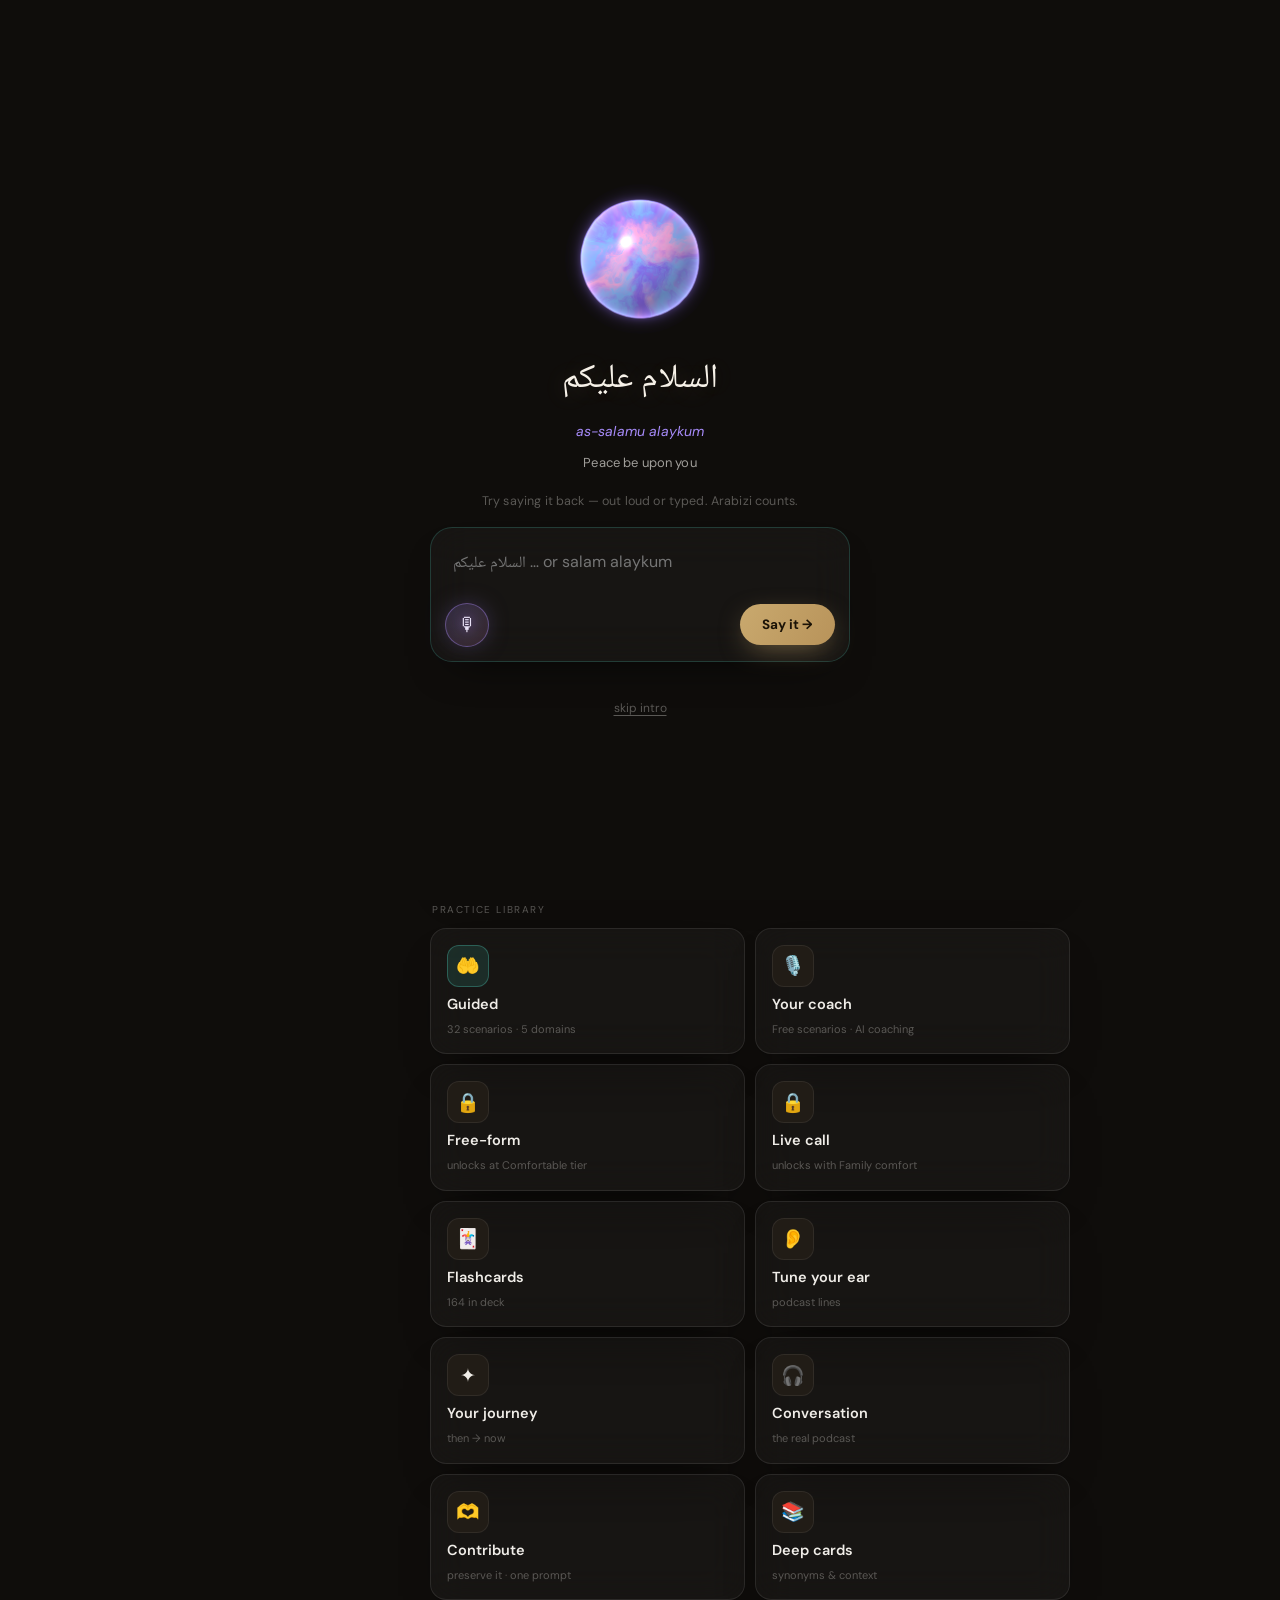
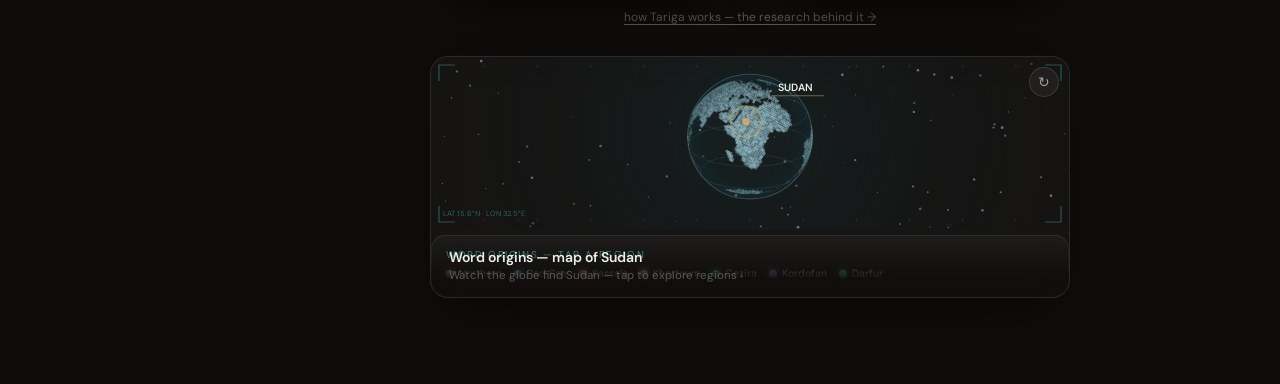
==== index.html @ c6fb13d0 "Audit pass: implement the nine items the roadmap docs promised but the build missed Went back throug" ====
<!DOCTYPE html>
<html lang="en">
<head>
<meta charset="UTF-8">
<meta name="viewport" content="width=device-width, initial-scale=1.0">
<title>طريقة — Sudanese Arabic Trainer</title>
<link rel="preconnect" href="https://fonts.googleapis.com">
<link rel="preconnect" href="https://fonts.gstatic.com" crossorigin>
<link href="https://fonts.googleapis.com/css2?family=Instrument+Serif:ital@0;1&family=DM+Sans:wght@300;400;500;600&family=Noto+Naskh+Arabic:wght@400;500;600&display=swap" rel="stylesheet">
<link rel="stylesheet" href="css/base.css">
<script src="js/core/config.js"></script>
<link rel="stylesheet" href="css/refresh.css">
<link rel="stylesheet" href="css/coach.css">
<link rel="stylesheet" href="css/modern.css">
<link rel="stylesheet" href="css/design-port.css">
</head>
<body>

<div id="sidebar-overlay" class="sidebar-overlay" onclick="closeSidebar()"></div>
<button class="menu-toggle" id="menu-toggle" onclick="toggleSidebar()" title="Menu">☰</button>

<div class="layout">

  <!-- ── Sidebar ── -->
  <aside class="sidebar" id="sidebar">
    <button class="sidebar-collapse-btn" onclick="collapseSidebar(event)" title="Collapse menu">«</button>
    <div class="sidebar-logo" onclick="showTarigaDef()" style="cursor:pointer" title="What does طريقة mean?">
      <div class="logo-ar">طريقة</div>
      <div class="logo-en">Sudanese Arabic Trainer</div>
    </div>

    <div class="sidebar-section">

      <!-- ═══ ACTIVE MODES — the core learning path ═══ -->
      <button class="nav-btn" onclick="setModeAndClose('home')" id="nav-home">
        <svg class="nav-icon" viewBox="0 0 20 20" fill="currentColor"><path d="M10.707 2.293a1 1 0 00-1.414 0l-7 7a1 1 0 001.414 1.414L4 10.414V17a1 1 0 001 1h2a1 1 0 001-1v-2a1 1 0 011-1h2a1 1 0 011 1v2a1 1 0 001 1h2a1 1 0 001-1v-6.586l.293.293a1 1 0 001.414-1.414l-7-7z"/></svg>
        Home
      </button>

      <div class="sidebar-label" style="margin-top:10px">① Build vocab</div>
      <button class="nav-btn on" onclick="setModeAndClose('flash')" id="nav-flash">
        <svg class="nav-icon" viewBox="0 0 20 20" fill="currentColor"><path d="M7 3a1 1 0 000 2h6a1 1 0 100-2H7zM4 7a1 1 0 011-1h10a1 1 0 110 2H5a1 1 0 01-1-1zM2 11a2 2 0 012-2h12a2 2 0 012 2v4a2 2 0 01-2 2H4a2 2 0 01-2-2v-4z"/></svg>
        Flashcards
      </button>
      <button class="nav-btn" onclick="setModeAndClose('deep')" id="nav-deep">
        <svg class="nav-icon" viewBox="0 0 20 20" fill="currentColor"><path fill-rule="evenodd" d="M3 4a1 1 0 011-1h12a1 1 0 110 2H4a1 1 0 01-1-1zm0 4a1 1 0 011-1h12a1 1 0 110 2H4a1 1 0 01-1-1zm0 4a1 1 0 011-1h12a1 1 0 110 2H4a1 1 0 01-1-1zm0 4a1 1 0 011-1h12a1 1 0 110 2H4a1 1 0 01-1-1z" clip-rule="evenodd"/></svg>
        Deep cards + synonyms
      </button>
      <button class="nav-btn" onclick="setModeAndClose('starred')" id="nav-starred">
        <svg class="nav-icon" viewBox="0 0 20 20" fill="currentColor"><path d="M9.049 2.927c.3-.921 1.603-.921 1.902 0l1.07 3.292a1 1 0 00.95.69h3.462c.969 0 1.371 1.24.588 1.81l-2.8 2.034a1 1 0 00-.364 1.118l1.07 3.292c.3.921-.755 1.688-1.54 1.118l-2.8-2.034a1 1 0 00-1.175 0l-2.8 2.034c-.784.57-1.838-.197-1.539-1.118l1.07-3.292a1 1 0 00-.364-1.118L2.98 8.72c-.783-.57-.38-1.81.588-1.81h3.461a1 1 0 00.951-.69l1.07-3.292z"/></svg>
        <span id="starred-nav-label">Starred items</span>
      </button>

      <div class="sidebar-label" style="margin-top:10px">② Speak it</div>
      <button class="nav-btn" onclick="setModeAndClose('guided')" id="nav-guided">
        <svg class="nav-icon" viewBox="0 0 20 20" fill="currentColor"><path d="M13 6a3 3 0 11-6 0 3 3 0 016 0zM18 8a2 2 0 11-4 0 2 2 0 014 0zM14 15a4 4 0 00-8 0v3h8v-3zM6 8a2 2 0 11-4 0 2 2 0 014 0zM16 18v-3a5.972 5.972 0 00-.75-2.906A3.005 3.005 0 0119 15v3h-3zM4.75 12.094A5.973 5.973 0 004 15v3H1v-3a3 3 0 013.75-2.906z"/></svg>
        Guided practice
      </button>
      <button class="nav-btn" onclick="setModeAndClose('shadow')" id="nav-shadow">
        <svg class="nav-icon" viewBox="0 0 20 20" fill="currentColor"><path fill-rule="evenodd" d="M18 10c0 3.866-3.582 7-8 7a8.841 8.841 0 01-4.083-.98L2 17l1.338-3.123C2.493 12.767 2 11.434 2 10c0-3.866 3.582-7 8-7s8 3.134 8 7zM7 9H5v2h2V9zm8 0h-2v2h2V9zM9 9h2v2H9V9z" clip-rule="evenodd"/></svg>
        Shadowing
      </button>
      <button class="nav-btn" onclick="setModeAndClose('build')" id="nav-build">
        <svg class="nav-icon" viewBox="0 0 20 20" fill="currentColor"><path d="M17.414 2.586a2 2 0 00-2.828 0L7 10.172V13h2.828l7.586-7.586a2 2 0 000-2.828z"/><path fill-rule="evenodd" d="M2 6a2 2 0 012-2h4a1 1 0 010 2H4v10h10v-4a1 1 0 112 0v4a2 2 0 01-2 2H4a2 2 0 01-2-2V6z" clip-rule="evenodd"/></svg>
        Sentence builder
      </button>
      <button class="nav-btn" onclick="setModeAndClose('speak')" id="nav-speak">
        <svg class="nav-icon" viewBox="0 0 20 20" fill="currentColor"><path fill-rule="evenodd" d="M7 4a3 3 0 016 0v4a3 3 0 11-6 0V4zm4 10.93A7.001 7.001 0 0017 8a1 1 0 10-2 0A5 5 0 015 8a1 1 0 00-2 0 7.001 7.001 0 006 6.93V17H6a1 1 0 100 2h8a1 1 0 100-2h-3v-2.07z" clip-rule="evenodd"/></svg>
        Speak &amp; respond
      </button>

      <button class="nav-btn" onclick="setModeAndClose('journey')" id="nav-journey">
        <svg class="nav-icon" viewBox="0 0 20 20" fill="currentColor"><path d="M9.049 2.927c.3-.921 1.603-.921 1.902 0l1.07 3.292a1 1 0 00.95.69h3.462c.969 0 1.371 1.24.588 1.81l-2.8 2.034a1 1 0 00-.364 1.118l1.07 3.292c.3.921-.755 1.688-1.54 1.118l-2.8-2.034a1 1 0 00-1.175 0l-2.8 2.034c-.784.57-1.838-.197-1.539-1.118l1.07-3.292a1 1 0 00-.364-1.118L2.98 8.72c-.783-.57-.38-1.81.588-1.81h3.461a1 1 0 00.951-.69l1.07-3.292z"/></svg>
        Your journey
      </button>

      <div class="sidebar-label" style="margin-top:10px">③ Immerse</div>
      <button class="nav-btn" onclick="setModeAndClose('listen')" id="nav-listen">
        <svg class="nav-icon" viewBox="0 0 20 20" fill="currentColor"><path fill-rule="evenodd" d="M10 18a8 8 0 100-16 8 8 0 000 16zM9.555 7.168A1 1 0 008 8v4a1 1 0 001.555.832l3-2a1 1 0 000-1.664l-3-2z" clip-rule="evenodd"/></svg>
        Tune your ear
      </button>
      <button class="nav-btn" onclick="setModeAndClose('convo')" id="nav-convo">
        <svg class="nav-icon" viewBox="0 0 20 20" fill="currentColor"><path d="M2 5a2 2 0 012-2h7a2 2 0 012 2v4a2 2 0 01-2 2H9l-3 3v-3H4a2 2 0 01-2-2V5z"/><path d="M15 7v2a4 4 0 01-4 4H9.828l-1.766 1.767c.28.149.599.233.938.233h2l3 3v-3h2a2 2 0 002-2V9a2 2 0 00-2-2h-1z"/></svg>
        Conversation mode
      </button>

      <button class="nav-btn" onclick="setModeAndClose('about')" id="nav-about">
        <svg class="nav-icon" viewBox="0 0 20 20" fill="currentColor"><path fill-rule="evenodd" d="M18 10a8 8 0 11-16 0 8 8 0 0116 0zm-7-4a1 1 0 11-2 0 1 1 0 012 0zM9 9a1 1 0 000 2v3a1 1 0 001 1h1a1 1 0 100-2v-3a1 1 0 00-1-1H9z" clip-rule="evenodd"/></svg>
        How Tariga works
      </button>

      <div class="sidebar-label" style="margin-top:10px">④ Preserve it</div>
      <button class="nav-btn" onclick="setModeAndClose('contribute')" id="nav-contribute">
        <svg class="nav-icon" viewBox="0 0 20 20" fill="currentColor"><path d="M10 3.5c-3.6-2.4-8 .1-8 4.2 0 3.1 2.6 5.6 6.3 9l1.7 1.6 1.7-1.6c3.7-3.4 6.3-5.9 6.3-9 0-4.1-4.4-6.6-8-4.2z"/></svg>
        Contribute
      </button>

      <!-- ═══ ARCHIVED — collapsed by default, nothing deleted ═══ -->
      <button class="archive-toggle" onclick="toggleArchive()" id="archive-toggle-btn">
        <span>Archived modes</span>
        <svg class="archive-chevron" id="archive-chevron" viewBox="0 0 20 20" fill="currentColor"><path fill-rule="evenodd" d="M5.293 7.293a1 1 0 011.414 0L10 10.586l3.293-3.293a1 1 0 111.414 1.414l-4 4a1 1 0 01-1.414 0l-4-4a1 1 0 010-1.414z" clip-rule="evenodd"/></svg>
      </button>
      <div class="archive-panel" id="archive-panel">
        <div class="archive-note">Still fully working — just tucked away while the core path stays focused.</div>
        <button class="nav-btn archived" onclick="setModeAndClose('mc')" id="nav-mc">
          <svg class="nav-icon" viewBox="0 0 20 20" fill="currentColor"><path d="M9 2a1 1 0 000 2h2a1 1 0 100-2H9z"/><path fill-rule="evenodd" d="M4 5a2 2 0 012-2 3 3 0 003 3h2a3 3 0 003-3 2 2 0 012 2v11a2 2 0 01-2 2H6a2 2 0 01-2-2V5zm9.707 5.707a1 1 0 00-1.414-1.414L9 12.586l-1.293-1.293a1 1 0 00-1.414 1.414l2 2a1 1 0 001.414 0l4-4z" clip-rule="evenodd"/></svg>
          Quiz
        </button>
        <button class="nav-btn archived" onclick="setModeAndClose('deepquiz')" id="nav-deepquiz">
          <svg class="nav-icon" viewBox="0 0 20 20" fill="currentColor"><path fill-rule="evenodd" d="M11.3 1.046A1 1 0 0112 2v5h4a1 1 0 01.82 1.573l-7 10A1 1 0 018 18v-5H4a1 1 0 01-.82-1.573l7-10a1 1 0 011.12-.38z" clip-rule="evenodd"/></svg>
          Deep quiz
        </button>
        <button class="nav-btn archived" onclick="setModeAndClose('flow')" id="nav-flow">
          <svg class="nav-icon" viewBox="0 0 20 20" fill="currentColor"><path d="M4 4a2 2 0 012-2h4.586A2 2 0 0112 2.586L15.414 6A2 2 0 0116 7.414V16a2 2 0 01-2 2H6a2 2 0 01-2-2V4zm2 6a1 1 0 011-1h6a1 1 0 110 2H7a1 1 0 01-1-1zm1 3a1 1 0 100 2h6a1 1 0 100-2H7z"/></svg>
          Flow translation
        </button>
        <button class="nav-btn archived" onclick="setModeAndClose('trans')" id="nav-trans">
          <svg class="nav-icon" viewBox="0 0 20 20" fill="currentColor"><path fill-rule="evenodd" d="M12.316 3.051a1 1 0 01.633 1.265l-4 12a1 1 0 11-1.898-.632l4-12a1 1 0 011.265-.633zM5.707 6.293a1 1 0 010 1.414L3.414 10l2.293 2.293a1 1 0 11-1.414 1.414l-3-3a1 1 0 010-1.414l3-3a1 1 0 011.414 0zm8.586 0a1 1 0 011.414 0l3 3a1 1 0 010 1.414l-3 3a1 1 0 11-1.414-1.414L16.586 10l-2.293-2.293a1 1 0 010-1.414z" clip-rule="evenodd"/></svg>
          Transitions guide
        </button>
        <button class="nav-btn archived" onclick="setModeAndClose('vocab')" id="nav-vocab">
          <svg class="nav-icon" viewBox="0 0 20 20" fill="currentColor"><path d="M5 3a2 2 0 00-2 2v2a2 2 0 002 2h2a2 2 0 002-2V5a2 2 0 00-2-2H5zM5 11a2 2 0 00-2 2v2a2 2 0 002 2h2a2 2 0 002-2v-2a2 2 0 00-2-2H5zM11 5a2 2 0 012-2h2a2 2 0 012 2v2a2 2 0 01-2 2h-2a2 2 0 01-2-2V5zM11 13a2 2 0 012-2h2a2 2 0 012 2v2a2 2 0 01-2 2h-2a2 2 0 01-2-2v-2z"/></svg>
          Vocab lists
        </button>
        <button class="nav-btn archived" onclick="setModeAndClose('ref')" id="nav-ref">
          <svg class="nav-icon" viewBox="0 0 20 20" fill="currentColor"><path d="M9 4.804A7.968 7.968 0 005.5 4c-1.255 0-2.443.29-3.5.804v10A7.969 7.969 0 015.5 14c1.669 0 3.218.51 4.5 1.385A7.962 7.962 0 0114.5 14c1.255 0 2.443.29 3.5.804v-10A7.968 7.968 0 0014.5 4c-1.255 0-2.443.29-3.5.804V12a1 1 0 11-2 0V4.804z"/></svg>
          Full reference
        </button>
      </div>

    </div>

    <div class="src-section">
      <div class="sidebar-label" style="padding:0;margin-bottom:8px">Deck source</div>
      <button class="src-btn on-v1" onclick="setSrc('v1')" id="src-v1">🎙 Solja episode</button>
      <button class="src-btn" onclick="setSrc('v2')" id="src-v2">🎙 Ala episode</button>
      <button class="src-btn" onclick="setSrc('all')" id="src-all">🎙🎙 Both episodes</button>
      <button class="src-btn" onclick="setSrc('p2')" id="src-p2">📖 Sudanese glossary</button>
      <button class="src-btn" onclick="setSrc('extra')" id="src-extra">✚ Deep vocab bank</button>
    </div>

    <div class="podcast-links-section">
      <div class="sidebar-label" style="padding:0;margin-bottom:10px">Source podcasts</div>
      <div class="podcast-label">ونسا مع أس</div>
      <a class="podcast-link" href="https://youtu.be/oAdi4U9CbRU?si=Y-smwLTjIakl014Z" target="_blank" rel="noopener">
        <div class="podcast-link-thumb" style="background:linear-gradient(135deg,#1a1a1f 0%,#2a1a0a 100%)">
          <svg width="18" height="18" viewBox="0 0 24 24" fill="var(--accent)"><path d="M19.59 6.69a4.83 4.83 0 01-3.77-4.25V2h-3.45v13.67a2.89 2.89 0 01-2.88 2.5 2.89 2.89 0 01-2.89-2.89 2.89 2.89 0 012.89-2.89c.28 0 .54.04.79.1V9.01a6.33 6.33 0 00-.79-.05 6.34 6.34 0 00-6.34 6.34 6.34 6.34 0 006.34 6.34 6.34 6.34 0 006.33-6.34V8.69a8.27 8.27 0 004.84 1.55V6.79a4.85 4.85 0 01-1.07-.1z"/></svg>
        </div>
        <div class="podcast-link-body">
          <div class="podcast-link-title">Solja Samkara</div>
          <div class="podcast-link-sub">Video 1 · يوتيوب</div>
        </div>
        <svg class="podcast-link-arrow" width="12" height="12" viewBox="0 0 20 20" fill="currentColor"><path fill-rule="evenodd" d="M10.293 3.293a1 1 0 011.414 0l6 6a1 1 0 010 1.414l-6 6a1 1 0 01-1.414-1.414L14.586 11H3a1 1 0 110-2h11.586l-4.293-4.293a1 1 0 010-1.414z" clip-rule="evenodd"/></svg>
      </a>
      <a class="podcast-link" href="https://youtu.be/5jsYIdD1pb8?si=FEyJzSicDgJYmzJm" target="_blank" rel="noopener">
        <div class="podcast-link-thumb" style="background:linear-gradient(135deg,#1a1a1f 0%,#0a1a10 100%)">
          <svg width="18" height="18" viewBox="0 0 24 24" fill="var(--green)"><path d="M19.59 6.69a4.83 4.83 0 01-3.77-4.25V2h-3.45v13.67a2.89 2.89 0 01-2.88 2.5 2.89 2.89 0 01-2.89-2.89 2.89 2.89 0 012.89-2.89c.28 0 .54.04.79.1V9.01a6.33 6.33 0 00-.79-.05 6.34 6.34 0 00-6.34 6.34 6.34 6.34 0 006.34 6.34 6.34 6.34 0 006.33-6.34V8.69a8.27 8.27 0 004.84 1.55V6.79a4.85 4.85 0 01-1.07-.1z"/></svg>
        </div>
        <div class="podcast-link-body">
          <div class="podcast-link-title">Ala Al-Shareef</div>
          <div class="podcast-link-sub">Video 2 · يوتيوب</div>
        </div>
        <svg class="podcast-link-arrow" width="12" height="12" viewBox="0 0 20 20" fill="currentColor"><path fill-rule="evenodd" d="M10.293 3.293a1 1 0 011.414 0l6 6a1 1 0 010 1.414l-6 6a1 1 0 01-1.414-1.414L14.586 11H3a1 1 0 110-2h11.586l-4.293-4.293a1 1 0 010-1.414z" clip-rule="evenodd"/></svg>
      </a>
    </div>
  </aside>

  <!-- ── Main ── -->
  <div class="main">
    <div class="stats-strip">
      <div class="stat-cell"><div class="stat-n" id="s-k" style="color:var(--green)">0</div><div class="stat-l">Mastered</div></div>
      <div class="stat-cell"><div class="stat-n" id="s-l" style="color:var(--red)">0</div><div class="stat-l">Learning</div></div>
      <div class="stat-cell"><div class="stat-n" id="s-t">0</div><div class="stat-l">In deck</div></div>
      <div class="stat-cell"><div class="stat-n" id="s-p" style="color:var(--accent)">0%</div><div class="stat-l">Progress</div></div>
    </div>

    <div class="top-bar">
      <span class="top-title" id="top-title">Flashcards</span>
      <div class="prog-bar"><div class="prog-fill" id="prog" style="width:0%"></div></div>
      <span class="top-counter" id="top-counter">0 / 0</span>
    </div>

    <div class="content-area" id="content-area">
      <!-- rendered by JS -->
    </div>
  </div>
</div>

<!-- ═══ Data layer ═══ -->
<script src="js/data/vocabulary.js"></script>
<script src="js/data/phonetics.js"></script>
<script src="js/data/scenarios.js"></script>
<script src="js/data/conversations.js"></script>
<script src="js/data/grammar.js"></script>
<script src="js/data/misc.js"></script>
<script src="js/data/curriculum.js"></script>

<!-- ═══ Core layer ═══ -->
<script src="js/core/state.js"></script>
<script src="js/core/navigation.js"></script>
<script src="js/core/results.js"></script>
<script src="js/core/mode-intros.js"></script>
<script src="js/core/ui-shell.js"></script>
<script src="js/components/orb.js"></script>
<script src="js/components/globe.js"></script>
<script src="js/components/sudan-map.js"></script>
<script src="js/core/activity.js"></script>
<script src="js/core/coach-prompt.js"></script>
<script src="js/core/api.js"></script>
<script src="js/core/progress.js"></script>
<script src="js/core/produce.js"></script>
<script src="js/core/intro.js"></script>
<script src="js/core/events.js"></script>

<!-- ═══ Mode layer ═══ -->
<script src="js/modes/flashcards.js"></script>
<script src="js/modes/deep-cards.js"></script>
<script src="js/modes/shadowing.js"></script>
<script src="js/modes/sentence-builder.js"></script>
<script src="js/modes/quiz.js"></script>
<script src="js/modes/deep-quiz.js"></script>
<script src="js/modes/flow-translation.js"></script>
<script src="js/modes/speak-respond.js"></script>
<script src="js/modes/transitions.js"></script>
<script src="js/modes/vocab-lists.js"></script>
<script src="js/modes/reference.js"></script>
<script src="js/modes/conversation.js"></script>
<script src="js/modes/starred.js"></script>
<script src="js/modes/listen.js"></script>
<script src="js/modes/contribute.js"></script>
<script src="js/modes/home.js"></script>
<script src="js/modes/journey.js"></script>
<script src="js/modes/map.js"></script>
<script src="js/modes/guided.js"></script>
<script src="js/modes/warmup.js"></script>
<script src="js/modes/freeform.js"></script>
<script src="js/modes/review.js"></script>
<script src="js/modes/livecall.js"></script>
<script src="js/modes/speed.js"></script>
<script src="js/modes/about.js"></script>

<!-- ═══ Bottom tab bar (mobile) ═══ -->
<nav class="tab-bar" id="tab-bar">
  <button class="tab-btn" data-tab="home" onclick="setMode('home')">
    <svg viewBox="0 0 20 20" fill="currentColor"><path d="M10.707 2.293a1 1 0 00-1.414 0l-7 7a1 1 0 001.414 1.414L4 10.414V17a1 1 0 001 1h2a1 1 0 001-1v-2a1 1 0 011-1h2a1 1 0 011 1v2a1 1 0 001 1h2a1 1 0 001-1v-6.586l.293.293a1 1 0 001.414-1.414l-7-7z"/></svg>
    Home
  </button>
  <button class="tab-btn" data-tab="flash" onclick="setMode('flash')">
    <svg viewBox="0 0 20 20" fill="currentColor"><path d="M7 3a1 1 0 000 2h6a1 1 0 100-2H7zM4 7a1 1 0 011-1h10a1 1 0 110 2H5a1 1 0 01-1-1zM2 11a2 2 0 012-2h12a2 2 0 012 2v4a2 2 0 01-2 2H4a2 2 0 01-2-2v-4z"/></svg>
    Cards
  </button>
  <button class="tab-btn" data-tab="speak" onclick="setMode('speak')">
    <svg viewBox="0 0 20 20" fill="currentColor"><path fill-rule="evenodd" d="M7 4a3 3 0 016 0v4a3 3 0 11-6 0V4zm4 10.93A7.001 7.001 0 0017 8a1 1 0 10-2 0A5 5 0 015 8a1 1 0 00-2 0 7.001 7.001 0 006 6.93V17H6a1 1 0 100 2h8a1 1 0 100-2h-3v-2.07z" clip-rule="evenodd"/></svg>
    Coach
  </button>
  <button class="tab-btn" data-tab="journey" onclick="setMode('journey')">
    <svg viewBox="0 0 20 20" fill="currentColor"><path d="M9.049 2.927c.3-.921 1.603-.921 1.902 0l1.07 3.292a1 1 0 00.95.69h3.462c.969 0 1.371 1.24.588 1.81l-2.8 2.034a1 1 0 00-.364 1.118l1.07 3.292c.3.921-.755 1.688-1.54 1.118l-2.8-2.034a1 1 0 00-1.175 0l-2.8 2.034c-.784.57-1.838-.197-1.539-1.118l1.07-3.292a1 1 0 00-.364-1.118L2.98 8.72c-.783-.57-.38-1.81.588-1.81h3.461a1 1 0 00.951-.69l1.07-3.292z"/></svg>
    Journey
  </button>
  <button class="tab-btn" data-tab="more" onclick="toggleSidebar()">
    <svg viewBox="0 0 20 20" fill="currentColor"><path d="M6 10a2 2 0 11-4 0 2 2 0 014 0zM12 10a2 2 0 11-4 0 2 2 0 014 0zM16 12a2 2 0 100-4 2 2 0 000 4z"/></svg>
    More
  </button>
</nav>

<!-- ═══ App entry ═══ -->
<script src="js/app.js"></script>

</body>
</html>
---- css/base.css ----
:root {
    --bg: #0e0e0f;
    --surface: #18181b;
    --surface2: #222226;
    --surface3: #2a2a2f;
    --border: rgba(255,255,255,0.07);
    --border2: rgba(255,255,255,0.13);
    --text: #f0ede8;
    --text2: #a09e9a;
    --text3: #5a5855;
    --accent: #c9a96e;
    --accent2: #e8c99a;
    --accent-dim: rgba(201,169,110,0.12);
    --green: #4caf82;
    --green-dim: rgba(76,175,130,0.12);
    --red: #d96b5a;
    --red-dim: rgba(217,107,90,0.12);
    --purple: #8b7fc7;
    --purple-dim: rgba(139,127,199,0.12);
    --v1: #c9a96e;
    --v2: #4caf82;
    --p2: #8b7fc7;
    --radius: 12px;
    --radius-sm: 7px;
    --sans: 'DM Sans', sans-serif;
    --serif: 'Instrument Serif', serif;
  }

  * { box-sizing: border-box; margin: 0; padding: 0; }
  
  body {
    font-family: var(--sans);
    background: var(--bg);
    color: var(--text);
    min-height: 100vh;
    font-size: 15px;
    line-height: 1.6;
  }

  /* ── Layout ── */
  .layout { display: flex; min-height: 100vh; }
  
  .sidebar {
    width: 220px;
    flex-shrink: 0;
    background: var(--surface);
    border-right: 1px solid var(--border);
    display: flex;
    flex-direction: column;
    padding: 0;
    position: sticky;
    top: 0;
    height: 100vh;
    overflow-y: auto;
  }

  .sidebar-section { flex: 1; }

  .sidebar-logo {
    padding: 28px 24px 20px;
    border-bottom: 1px solid var(--border);
  }

  .logo-ar {
    font-family: var(--serif);
    font-size: 26px;
    letter-spacing: .02em;
    color: var(--accent);
    line-height: 1;
    direction: rtl;
  }

  .logo-en {
    font-size: 10px;
    letter-spacing: .14em;
    text-transform: uppercase;
    color: var(--text3);
    margin-top: 4px;
  }

  .sidebar-section {
    padding: 16px 12px 8px;
  }

  .sidebar-label {
    font-size: 10px;
    letter-spacing: .12em;
    text-transform: uppercase;
    color: var(--text3);
    padding: 0 12px;
    margin-bottom: 6px;
  }

  .nav-btn {
    display: flex;
    align-items: center;
    gap: 10px;
    width: 100%;
    padding: 9px 12px;
    border: none;
    background: transparent;
    color: var(--text2);
    font-family: var(--sans);
    font-size: 13.5px;
    cursor: pointer;
    border-radius: var(--radius-sm);
    transition: all .15s;
    text-align: left;
  }

  .nav-btn:hover { background: var(--surface2); color: var(--text); }
  .nav-btn.on { background: var(--accent-dim); color: var(--accent); }

  .nav-icon {
    width: 18px;
    height: 18px;
    opacity: .7;
    flex-shrink: 0;
  }

  .nav-btn.on .nav-icon { opacity: 1; }

  .src-section { padding: 12px; border-top: 1px solid var(--border); margin-top: auto; }

  .src-btn {
    display: block;
    width: 100%;
    padding: 8px 12px;
    border: 1px solid var(--border);
    background: transparent;
    color: var(--text2);
    font-family: var(--sans);
    font-size: 12px;
    cursor: pointer;
    border-radius: var(--radius-sm);
    margin-bottom: 5px;
    transition: all .15s;
    text-align: left;
  }

  .src-btn:hover { border-color: var(--border2); color: var(--text); }
  .src-btn.on-v1 { border-color: var(--v1); color: var(--v1); background: rgba(201,169,110,.08); }
  .src-btn.on-v2 { border-color: var(--v2); color: var(--v2); background: rgba(76,175,130,.08); }
  .src-btn.on-all { border-color: var(--purple); color: var(--purple); background: rgba(139,127,199,.08); }
  .src-btn.on-p2 { border-color: #8b7fc7; color: #8b7fc7; background: rgba(139,127,199,.08); }
  .src-btn.on-extra { border-color: #4caf82; color: #4caf82; background: rgba(76,175,130,.08); }

  /* ── Tariga definition modal ── */
  .tariga-overlay {
    position: fixed;
    inset: 0;
    background: rgba(0,0,0,.6);
    z-index: 1000;
    display: flex;
    align-items: center;
    justify-content: center;
    padding: 24px;
    animation: fadeIn .2s ease;
  }

  .tariga-modal {
    background: var(--surface);
    border: 1px solid var(--border2);
    border-radius: var(--radius);
    max-width: 380px;
    width: 100%;
    padding: 28px;
    position: relative;
  }

  .tariga-modal-close {
    position: absolute;
    top: 14px;
    right: 16px;
    background: transparent;
    border: none;
    color: var(--text3);
    font-size: 20px;
    cursor: pointer;
    line-height: 1;
    padding: 4px;
    transition: color .15s;
  }

  .tariga-modal-close:hover { color: var(--text); }

  .tariga-arabic {
    font-family: var(--serif);
    font-size: 48px;
    color: var(--accent);
    direction: rtl;
    text-align: right;
    line-height: 1.2;
    margin-bottom: 4px;
  }

  .tariga-romanized {
    font-size: 16px;
    color: var(--purple);
    font-style: italic;
    margin-bottom: 18px;
  }

  .tariga-divider {
    height: 1px;
    background: var(--border);
    margin-bottom: 18px;
  }

  .tariga-def-row {
    display: flex;
    gap: 10px;
    margin-bottom: 12px;
  }

  .tariga-def-num {
    font-size: 11px;
    color: var(--accent);
    font-weight: 500;
    min-width: 16px;
    margin-top: 2px;
  }

  .tariga-def-body {}

  .tariga-def-main {
    font-size: 14px;
    color: var(--text);
    line-height: 1.6;
    margin-bottom: 3px;
  }

  .tariga-def-note {
    font-size: 12px;
    color: var(--text3);
    line-height: 1.6;
  }

  .tariga-root {
    margin-top: 16px;
    padding: 10px 14px;
    background: var(--surface2);
    border-radius: var(--radius-sm);
    font-size: 12px;
    color: var(--text2);
    line-height: 1.65;
  }

  .tariga-root strong { color: var(--text); font-weight: 500; }

  .sidebar-logo:hover .logo-ar { color: var(--accent2); }
  .sidebar-logo:hover .logo-en { color: var(--text2); }
  .podcast-links-section {
    padding: 14px 12px 16px;
    border-top: 1px solid var(--border);
    margin-top: auto;
  }

  .podcast-label {
    font-family: var(--serif);
    font-size: 13px;
    color: var(--text3);
    margin-bottom: 8px;
    padding: 0 2px;
    font-style: italic;
    direction: rtl;
    text-align: right;
  }

  .podcast-link {
    display: flex;
    align-items: center;
    gap: 10px;
    padding: 8px 10px;
    border: 1px solid var(--border);
    border-radius: var(--radius-sm);
    text-decoration: none;
    margin-bottom: 6px;
    transition: all .15s;
    cursor: pointer;
  }

  .podcast-link:hover { border-color: var(--border2); background: var(--surface2); }

  .podcast-link-thumb {
    width: 32px;
    height: 32px;
    border-radius: 6px;
    flex-shrink: 0;
    display: flex;
    align-items: center;
    justify-content: center;
  }

  .podcast-link-body { flex: 1; min-width: 0; }
  .podcast-link-title { font-size: 12px; color: var(--text); font-weight: 500; }
  .podcast-link-sub { font-size: 10px; color: var(--text3); margin-top: 1px; }
  .podcast-link-arrow { color: var(--text3); flex-shrink: 0; }

  /* ── Stats strip ── */
  .stats-strip {
    display: grid;
    grid-template-columns: repeat(4,1fr);
    gap: 1px;
    background: var(--border);
    border-bottom: 1px solid var(--border);
  }

  .stat-cell {
    background: var(--surface);
    padding: 14px 20px;
    text-align: center;
  }

  .stat-n { font-size: 22px; font-weight: 500; line-height: 1; }
  .stat-l { font-size: 10px; letter-spacing: .08em; text-transform: uppercase; color: var(--text3); margin-top: 4px; }

  /* ── Main content ── */
  .main { flex: 1; display: flex; flex-direction: column; min-width: 0; }

  .top-bar {
    background: var(--surface);
    border-bottom: 1px solid var(--border);
    padding: 14px 32px;
    display: flex;
    align-items: center;
    justify-content: space-between;
    gap: 16px;
  }

  .top-title { font-family: var(--serif); font-size: 20px; color: var(--accent); font-style: italic; }

  .prog-bar {
    flex: 1;
    max-width: 280px;
    height: 3px;
    background: var(--surface3);
    border-radius: 2px;
    overflow: hidden;
  }

  .prog-fill { height: 3px; background: var(--accent); border-radius: 2px; transition: width .4s ease; }

  .top-counter { font-size: 12px; color: var(--text3); white-space: nowrap; }

  .content-area { flex: 1; padding: 32px; max-width: 780px; margin: 0 auto; width: 100%; }

  /* ── Tip ── */
  .tip-bar {
    display: flex;
    gap: 12px;
    align-items: flex-start;
    background: var(--surface);
    border: 1px solid var(--border);
    border-left: 3px solid var(--accent);
    border-radius: var(--radius-sm);
    padding: 12px 16px;
    margin-bottom: 24px;
    font-size: 12.5px;
    color: var(--text2);
    line-height: 1.6;
    border-radius: 0 var(--radius-sm) var(--radius-sm) 0;
  }

  .tip-label { font-size: 10px; letter-spacing: .1em; text-transform: uppercase; color: var(--accent); flex-shrink: 0; margin-top: 2px; }

  /* ── Streak ── */
  .streak-row { display: flex; gap: 4px; flex-wrap: wrap; margin-bottom: 20px; }
  .dot { width: 9px; height: 9px; border-radius: 50%; background: var(--surface3); }
  .dot.ok { background: var(--green); }
  .dot.no { background: var(--red); }

  /* ── Flash card ── */
  .card-scene {
    perspective: 1200px;
    margin-bottom: 20px;
  }

  .card-flipper {
    position: relative;
    transform-style: preserve-3d;
    transition: transform .5s cubic-bezier(.4,0,.2,1);
    min-height: 300px;
  }

  .card-flipper.flipped { transform: rotateY(180deg); }

  .card-face {
    position: absolute;
    inset: 0;
    backface-visibility: hidden;
    background: var(--surface);
    border: 1px solid var(--border);
    border-radius: var(--radius);
    padding: 32px;
    display: flex;
    flex-direction: column;
    min-height: 300px;
  }



  .card-static {
    background: var(--surface);
    border: 1px solid var(--border);
    border-radius: var(--radius);
    margin-bottom: 20px;
    overflow: hidden;
  }

  .card-body { padding: 28px 28px 20px; }
  .card-footer { padding: 14px 20px; background: var(--surface2); border-top: 1px solid var(--border); display: flex; gap: 10px; justify-content: center; }

  .tags { display: flex; gap: 6px; flex-wrap: wrap; margin-bottom: 16px; }

  .tag {
    font-size: 10.5px;
    padding: 3px 9px;
    border-radius: 20px;
    letter-spacing: .03em;
    font-weight: 400;
  }

  .tag-v1 { background: rgba(201,169,110,.15); color: var(--v1); border: 1px solid rgba(201,169,110,.25); }
  .tag-v2 { background: rgba(76,175,130,.15); color: var(--v2); border: 1px solid rgba(76,175,130,.25); }
  .tag-p2 { background: rgba(139,127,199,.15); color: var(--p2); border: 1px solid rgba(139,127,199,.25); }
  .tag-cat { background: var(--surface2); color: var(--text3); border: 1px solid var(--border); }
  .tag-type { background: transparent; color: var(--text3); font-style: italic; }

  .ar-text {
    font-size: 32px;
    font-weight: 400;
    direction: rtl;
    text-align: right;
    line-height: 1.5;
    color: var(--text);
    margin-bottom: 6px;
    font-family: var(--serif);
  }

  .phonetic { font-size: 13px; color: var(--purple); font-style: italic; margin-bottom: 12px; }
  .meaning { font-size: 16px; color: var(--text); margin-bottom: 12px; }
  
  .ctx-block {
    font-size: 13px;
    color: var(--text2);
    line-height: 1.7;
    padding: 10px 14px;
    border-left: 2px solid rgba(201,169,110,.4);
    background: var(--surface2);
    border-radius: 0 var(--radius-sm) var(--radius-sm) 0;
    margin-bottom: 12px;
  }

  .ex-block {
    background: var(--surface2);
    border-radius: var(--radius-sm);
    padding: 10px 14px;
    direction: rtl;
    text-align: right;
    font-size: 14px;
    color: var(--text);
    line-height: 1.8;
    font-family: var(--serif);
  }

  .ex-en {
    direction: ltr;
    text-align: left;
    font-size: 12px;
    color: var(--text3);
    font-family: var(--sans);
    margin-top: 4px;
  }

  .hint { font-size: 12px; color: var(--text3); text-align: center; margin-top: auto; padding-top: 16px; }

  /* ── Buttons ── */
  .btn {
    padding: 9px 20px;
    border-radius: var(--radius-sm);
    font-family: var(--sans);
    font-size: 13px;
    cursor: pointer;
    transition: all .15s;
    border: 1px solid var(--border2);
    background: transparent;
    color: var(--text2);
  }

  .btn:hover { background: var(--surface2); color: var(--text); }
  .btn:active { transform: scale(.97); }
  .btn-got { border-color: var(--green); color: var(--green); }
  .btn-got:hover { background: var(--green-dim); }
  .btn-learn { border-color: var(--red); color: var(--red); }
  .btn-learn:hover { background: var(--red-dim); }
  .btn-almost { border-color: var(--purple); color: var(--purple); }
  .btn-almost:hover { background: var(--purple-dim); }
  .btn-accent { border-color: var(--accent); color: var(--accent); }
  .btn-accent:hover { background: var(--accent-dim); }

  .nav-arrows {
    display: flex;
    gap: 8px;
    justify-content: center;
    margin: 12px 0;
  }
  .arrow-btn {
    padding: 7px 16px;
    border: 1px solid var(--border2);
    background: transparent;
    color: var(--text2);
    font-size: 18px;
    cursor: pointer;
    border-radius: var(--radius-sm);
    font-family: var(--sans);
    transition: all .15s;
    line-height: 1;
  }
  .arrow-btn:hover { background: var(--surface2); color: var(--text); }
  .arrow-btn:disabled { opacity: .3; cursor: default; }

  /* ── MC ── */
  .mc-grid { display: grid; grid-template-columns: 1fr 1fr; gap: 10px; margin-top: 16px; }

  .mc-opt {
    padding: 12px 14px;
    border: 1px solid var(--border2);
    background: transparent;
    color: var(--text2);
    font-family: var(--sans);
    font-size: 13px;
    cursor: pointer;
    border-radius: var(--radius-sm);
    text-align: left;
    line-height: 1.5;
    transition: all .15s;
  }

  .mc-opt:hover { background: var(--surface2); color: var(--text); }
  .mc-opt.correct { border-color: var(--green); background: var(--green-dim); color: var(--green); }
  .mc-opt.wrong { border-color: var(--red); background: var(--red-dim); color: var(--red); }

  /* ── Vocab helper panel ── */
  .vocab-panel {
    background: var(--surface);
    border: 1px solid var(--border);
    border-radius: var(--radius);
    padding: 20px;
    margin-bottom: 20px;
  }

  .vocab-panel-title {
    font-size: 11px;
    letter-spacing: .12em;
    text-transform: uppercase;
    color: var(--text3);
    margin-bottom: 14px;
    display: flex;
    align-items: center;
    justify-content: space-between;
  }

  .vocab-refresh {
    background: transparent;
    border: 1px solid var(--border);
    color: var(--text3);
    font-size: 11px;
    padding: 3px 10px;
    border-radius: 20px;
    cursor: pointer;
    font-family: var(--sans);
    transition: all .15s;
  }

  .vocab-refresh:hover { border-color: var(--border2); color: var(--text2); }

  .vocab-chips { display: flex; flex-wrap: wrap; gap: 8px; }

  .vocab-chip {
    display: flex;
    flex-direction: column;
    gap: 2px;
    padding: 8px 12px;
    background: var(--surface2);
    border: 1px solid var(--border);
    border-radius: var(--radius-sm);
    cursor: pointer;
    transition: all .15s;
  }

  .vocab-chip:hover { border-color: var(--accent); background: var(--accent-dim); }
  .vocab-chip.used { border-color: var(--green); background: var(--green-dim); }

  .chip-ar { font-family: var(--serif); font-size: 15px; direction: rtl; color: var(--text); }
  .chip-en { font-size: 10px; color: var(--text3); }

  /* ── Shadow / Build ── */
  .mode-card {
    background: var(--surface);
    border: 1px solid var(--border);
    border-radius: var(--radius);
    overflow: hidden;
    margin-bottom: 20px;
  }

  .mode-card-body { padding: 28px; }
  .mode-card-footer { padding: 14px 20px; background: var(--surface2); border-top: 1px solid var(--border); display: flex; gap: 10px; justify-content: center; }

  .step-label {
    font-size: 11px;
    letter-spacing: .1em;
    text-transform: uppercase;
    color: var(--text3);
    margin-bottom: 8px;
  }

  .context-text {
    font-size: 14px;
    color: var(--text2);
    line-height: 1.75;
    margin-bottom: 16px;
  }

  .context-text strong { color: var(--text); font-weight: 500; }

  .reveal-area { display: none; }
  .reveal-area.show { display: block; animation: fadeIn .3s ease; }

  @keyframes fadeIn { from { opacity: 0; transform: translateY(6px); } to { opacity: 1; transform: translateY(0); } }

  .shadow-note {
    font-size: 12px;
    color: var(--accent);
    margin-top: 14px;
    padding: 8px 12px;
    background: var(--accent-dim);
    border-radius: var(--radius-sm);
  }

  /* ── Reference ── */
  .ref-filters { display: flex; gap: 6px; flex-wrap: wrap; margin-bottom: 24px; }

  .ref-filter {
    padding: 5px 13px;
    border: 1px solid var(--border);
    background: transparent;
    color: var(--text3);
    font-size: 12px;
    cursor: pointer;
    border-radius: 20px;
    font-family: var(--sans);
    transition: all .15s;
  }

  .ref-filter:hover { border-color: var(--border2); color: var(--text2); }
  .ref-filter.on { background: var(--accent-dim); border-color: var(--accent); color: var(--accent); }

  .ref-cat-head {
    font-size: 10px;
    letter-spacing: .12em;
    text-transform: uppercase;
    color: var(--text3);
    margin: 28px 0 10px;
    padding-bottom: 8px;
    border-bottom: 1px solid var(--border);
  }

  .ref-item { padding: 14px 0; border-bottom: 1px solid var(--border); }
  .ref-item:last-child { border-bottom: none; }

  .ref-header { display: flex; align-items: baseline; gap: 12px; flex-wrap: wrap; margin-bottom: 4px; }
  .ref-ar { font-family: var(--serif); font-size: 20px; direction: rtl; color: var(--text); }
  .ref-ph { font-size: 12px; color: var(--purple); font-style: italic; }
  .ref-en { font-size: 13.5px; color: var(--text); margin-bottom: 4px; }
  .ref-ctx { font-size: 12px; color: var(--text2); line-height: 1.65; }

  /* ── Result ── */
  .result-area { text-align: center; padding: 48px 0; }
  .result-pct { font-family: var(--serif); font-size: 80px; color: var(--accent); line-height: 1; margin-bottom: 8px; }
  .result-sub { font-size: 14px; color: var(--text2); margin-bottom: 32px; }
  .result-bar { height: 4px; background: var(--surface3); border-radius: 2px; margin: 16px 0 32px; overflow: hidden; }
  .result-bar-fill { height: 4px; background: var(--green); border-radius: 2px; }

  /* ── Mobile ── */
  /* ── Flow translation mode ── */
  .flow-sentence-block {
    background: var(--surface);
    border: 1px solid var(--border);
    border-radius: var(--radius);
    overflow: hidden;
    margin-bottom: 12px;
  }

  .flow-sentence-header {
    display: flex;
    align-items: center;
    justify-content: space-between;
    padding: 14px 20px;
    cursor: pointer;
    transition: background .15s;
  }

  .flow-sentence-header:hover { background: var(--surface2); }

  .flow-sentence-num {
    font-size: 11px;
    color: var(--text3);
    letter-spacing: .08em;
    flex-shrink: 0;
    margin-right: 12px;
  }

  .flow-en-text {
    font-size: 15px;
    color: var(--text);
    line-height: 1.6;
    flex: 1;
  }

  .flow-reveal-icon {
    font-size: 18px;
    color: var(--text3);
    flex-shrink: 0;
    margin-left: 12px;
    transition: transform .2s;
  }

  .flow-reveal-icon.open { transform: rotate(180deg); color: var(--accent); }

  .flow-arabic-reveal {
    display: none;
    padding: 0 20px 18px;
    border-top: 1px solid var(--border);
    animation: fadeIn .25s ease;
  }

  .flow-arabic-reveal.show { display: block; }

  .flow-ar-text {
    font-family: var(--serif);
    font-size: 22px;
    direction: rtl;
    text-align: right;
    color: var(--accent2);
    line-height: 1.6;
    margin: 12px 0 4px;
  }

  .flow-ph-text { font-size: 12px; color: var(--purple); font-style: italic; margin-bottom: 6px; }
  .flow-note { font-size: 12px; color: var(--text3); line-height: 1.6; }

  .flow-vocab-required {
    display: flex;
    flex-wrap: wrap;
    gap: 6px;
    margin-top: 8px;
  }

  .flow-vocab-tag {
    font-size: 11px;
    padding: 2px 9px;
    border-radius: 20px;
    background: var(--accent-dim);
    color: var(--accent);
    border: 1px solid rgba(201,169,110,.3);
  }

  .flow-set-meta {
    background: var(--surface2);
    border-radius: var(--radius-sm);
    padding: 12px 16px;
    margin-bottom: 20px;
    border-left: 3px solid var(--accent);
  }

  .flow-set-topic { font-size: 13px; color: var(--text2); margin-bottom: 4px; }
  .flow-set-title { font-size: 16px; color: var(--text); font-weight: 500; }

  .flow-set-nav { display: flex; gap: 10px; align-items: center; justify-content: space-between; margin-bottom: 20px; }
  .flow-set-counter { font-size: 12px; color: var(--text3); }

  .flow-reveal-all-btn {
    font-size: 12px;
    padding: 6px 14px;
    border: 1px solid var(--border2);
    background: transparent;
    color: var(--text2);
    border-radius: var(--radius-sm);
    cursor: pointer;
    font-family: var(--sans);
    transition: all .15s;
  }

  .flow-reveal-all-btn:hover { background: var(--surface2); color: var(--text); }

  /* ── Speak & Respond mode ── */
  .speak-question-card {
    background: var(--surface);
    border: 1px solid var(--border);
    border-radius: var(--radius);
    padding: 28px;
    margin-bottom: 16px;
  }

  .speak-q-label {
    font-size: 11px;
    letter-spacing: .12em;
    text-transform: uppercase;
    color: var(--accent);
    margin-bottom: 14px;
    display: flex;
    align-items: center;
    gap: 8px;
  }

  .speak-q-label::after {
    content: '';
    flex: 1;
    height: 1px;
    background: var(--border);
  }

  .speak-question-en {
    font-size: 18px;
    color: var(--text);
    line-height: 1.6;
    margin-bottom: 8px;
  }

  .speak-question-ar {
    font-family: var(--serif);
    font-size: 22px;
    direction: rtl;
    text-align: right;
    color: var(--accent2);
    line-height: 1.6;
  }

  .speak-prompt-note {
    font-size: 13px;
    color: var(--text3);
    margin-top: 10px;
    line-height: 1.6;
  }

  .speak-vocab-panel {
    background: var(--surface);
    border: 1px solid var(--border);
    border-radius: var(--radius);
    padding: 18px 20px;
    margin-bottom: 16px;
  }

  .speak-vocab-title {
    font-size: 11px;
    letter-spacing: .1em;
    text-transform: uppercase;
    color: var(--text3);
    margin-bottom: 12px;
    display: flex;
    align-items: center;
    justify-content: space-between;
  }

  .speak-chip-grid { display: flex; flex-wrap: wrap; gap: 8px; }

  .speak-chip {
    background: var(--surface2);
    border: 1px solid var(--border);
    border-radius: var(--radius-sm);
    padding: 7px 12px;
    cursor: pointer;
    transition: all .15s;
    min-width: 0;
  }

  .speak-chip:hover { border-color: var(--accent); background: var(--accent-dim); }
  .speak-chip.used { border-color: var(--green); background: var(--green-dim); }
  .speak-chip.required { border-color: var(--accent); border-style: dashed; }

  .speak-chip-ar { font-family: var(--serif); font-size: 15px; direction: rtl; color: var(--text); }
  .speak-chip-ph { font-size: 10px; color: var(--purple); font-style: italic; }
  .speak-chip-en { font-size: 10px; color: var(--text3); margin-top: 1px; }

  .speak-model-answer {
    background: var(--surface);
    border: 1px solid var(--border);
    border-radius: var(--radius);
    overflow: hidden;
    margin-bottom: 16px;
  }

  .speak-model-body { padding: 20px 24px; }

  .speak-model-label {
    font-size: 11px;
    letter-spacing: .1em;
    text-transform: uppercase;
    color: var(--text3);
    margin-bottom: 12px;
  }

  .speak-model-lines { display: flex; flex-direction: column; gap: 14px; }

  .speak-model-line { }

  .speak-line-ar {
    font-family: var(--serif);
    font-size: 20px;
    direction: rtl;
    text-align: right;
    color: var(--text);
    line-height: 1.6;
  }

  .speak-line-ph { font-size: 12px; color: var(--purple); font-style: italic; margin: 2px 0; }
  .speak-line-en { font-size: 13px; color: var(--text3); line-height: 1.6; }

  .speak-line-vocab { display: flex; flex-wrap: wrap; gap: 4px; margin-top: 5px; }

  .speak-line-vword {
    font-size: 10px;
    padding: 1px 7px;
    border-radius: 20px;
    background: var(--accent-dim);
    color: var(--accent);
    border: 1px solid rgba(201,169,110,.25);
  }

  .speak-tip-box {
    background: var(--surface2);
    border-radius: var(--radius-sm);
    padding: 10px 14px;
    font-size: 12px;
    color: var(--text2);
    line-height: 1.65;
    margin-top: 14px;
  }

  .speak-tip-box strong { color: var(--text); font-weight: 500; }

  .speak-q-nav { display: flex; gap: 10px; justify-content: space-between; align-items: center; margin-bottom: 20px; }
  .speak-q-counter { font-size: 12px; color: var(--text3); }

  .shadow-ar-wrap {
    margin: 14px 0 10px;
    border: 1px solid var(--border);
    border-radius: var(--radius-sm);
    overflow: hidden;
  }

  .shadow-ar-toggle {
    width: 100%;
    display: flex;
    align-items: center;
    justify-content: space-between;
    padding: 10px 14px;
    background: var(--surface2);
    border: none;
    color: var(--text2);
    font-family: var(--sans);
    font-size: 12px;
    cursor: pointer;
    text-align: left;
    transition: background .15s, color .15s;
    gap: 8px;
  }

  .shadow-ar-toggle:hover { background: var(--surface3); color: var(--text); }

  .shadow-ar-body {
    display: none;
    padding: 12px 16px 16px;
    border-top: 1px solid var(--border);
    animation: fadeIn .2s ease;
  }

  .shadow-ar-body.show { display: block; }


  .build-kw { display:inline-block; background:var(--accent-dim); color:var(--accent); font-family:var(--serif); font-size:18px; padding:6px 14px; border-radius:var(--radius-sm); border:1px solid rgba(201,169,110,.3); direction:rtl; }
  /* ── Flash card new layout ── */
  .flash-card-wrap {
    display: flex;
    align-items: flex-start;
    gap: 8px;
    margin-bottom: 12px;
  }
  .flash-card-col { flex: 1; min-width: 0; }
  .flash-nav-side {
    flex-shrink: 0;
    width: 40px;
    height: 40px;
    background: var(--surface);
    border: 1px solid var(--border);
    border-radius: 50%;
    color: var(--text2);
    font-size: 22px;
    cursor: pointer;
    display: flex;
    align-items: center;
    justify-content: center;
    transition: all .15s;
    margin-top: 80px;
    flex-shrink: 0;
  }
  .flash-nav-side:hover:not(:disabled) { background: var(--surface2); color: var(--text); border-color: var(--border2); }
  .flash-nav-side:disabled { opacity: .25; cursor: default; }
  .flash-counter { text-align:center; font-size:12px; color:var(--text3); margin-top:8px; }
  .flash-mark-row { display:flex; gap:10px; justify-content:center; flex-wrap:wrap; margin-bottom:20px; }
  .card-face-hidden { display:none; }
  .card-ghost { visibility:hidden; pointer-events:none; background:transparent; border:none; padding:24px; box-sizing:border-box; width:100%; }
  .card-tap-hint { font-size:11px; color:var(--text3); text-align:center; margin-top:16px; letter-spacing:.05em; }

  .flash-dir-row {
    display: flex;
    gap: 8px;
    margin-bottom: 16px;
    background: var(--surface);
    border: 1px solid var(--border);
    border-radius: var(--radius);
    padding: 6px;
  }

  .flash-dir-btn {
    flex: 1;
    padding: 9px 12px;
    border: none;
    background: transparent;
    color: var(--text3);
    font-family: var(--sans);
    font-size: 13px;
    cursor: pointer;
    border-radius: var(--radius-sm);
    transition: all .2s;
    text-align: center;
  }

  .flash-dir-btn:hover { background: var(--surface2); color: var(--text2); }
  .flash-dir-btn.active { background: var(--accent-dim); color: var(--accent); border: 1px solid rgba(201,169,110,.3); }

  .flash-dir-label {
    font-size: 10px;
    letter-spacing: .12em;
    text-transform: uppercase;
    color: var(--accent);
    margin-bottom: 14px;
  }

  /* ── Transitions guide ── */
  .trans-intro { background:var(--surface); border:1px solid var(--border); border-radius:var(--radius); padding:20px 24px; margin-bottom:20px; }
  .trans-intro-title { font-family:var(--serif); font-size:22px; color:var(--accent); margin-bottom:8px; font-style:italic; }
  .trans-intro-body { font-size:13px; color:var(--text2); line-height:1.75; }
  .trans-cat-tabs { display:flex; gap:6px; flex-wrap:wrap; margin-bottom:20px; }
  .trans-tab { padding:5px 13px; border:1px solid var(--border); background:transparent; color:var(--text3); font-size:12px; cursor:pointer; border-radius:20px; font-family:var(--sans); transition:all .15s; }
  .trans-tab:hover { border-color:var(--border2); color:var(--text2); }
  .trans-tab.on { background:var(--accent-dim); border-color:var(--accent); color:var(--accent); }
  .trans-card { background:var(--surface); border:1px solid var(--border); border-radius:var(--radius); overflow:hidden; margin-bottom:12px; }
  .trans-card-head { padding:16px 20px; cursor:pointer; transition:background .15s; display:flex; justify-content:space-between; align-items:flex-start; gap:12px; }
  .trans-card-head:hover { background:var(--surface2); }
  .trans-phrase-ar { font-family:var(--serif); font-size:20px; direction:rtl; color:var(--text); line-height:1.5; margin-bottom:3px; }
  .trans-phrase-ph { font-size:12px; color:var(--purple); font-style:italic; }
  .trans-phrase-en { font-size:13px; color:var(--text2); margin-top:3px; }
  .trans-toggle-icon { font-size:16px; color:var(--text3); flex-shrink:0; transition:transform .2s; }
  .trans-toggle-icon.open { transform:rotate(180deg); color:var(--accent); }
  .trans-body { display:none; padding:0 20px 18px; border-top:1px solid var(--border); animation:fadeIn .2s ease; }
  .trans-body.show { display:block; }
  .trans-when { font-size:12px; font-weight:500; color:var(--accent); margin-bottom:6px; letter-spacing:.05em; }
  .trans-rule { font-size:13px; color:var(--text2); line-height:1.7; margin-bottom:10px; }
  .trans-examples { display:flex; flex-direction:column; gap:8px; }
  .trans-ex { background:var(--surface2); border-radius:var(--radius-sm); padding:10px 14px; }
  .trans-ex-ar { font-family:var(--serif); font-size:15px; direction:rtl; text-align:right; color:var(--text); line-height:1.6; }
  .trans-ex-en { font-size:11px; color:var(--text3); margin-top:3px; }
  .trans-ex-note { font-size:11px; color:var(--accent); margin-top:3px; font-style:italic; }
  .trans-badge { font-size:10px; padding:2px 8px; border-radius:20px; flex-shrink:0; margin-top:4px; }
  .badge-pivot { background:rgba(201,169,110,.15); color:var(--accent); border:1px solid rgba(201,169,110,.3); }
  .badge-connect { background:rgba(76,175,130,.15); color:var(--green); border:1px solid rgba(76,175,130,.3); }
  .badge-check { background:rgba(139,127,199,.15); color:var(--purple); border:1px solid rgba(139,127,199,.3); }
  .badge-close { background:rgba(217,107,90,.15); color:var(--red); border:1px solid rgba(217,107,90,.3); }
  .badge-filler { background:var(--surface3); color:var(--text3); border:1px solid var(--border); }

  /* ── Vocab lists ── */
  .vocab-list-tabs { display:flex; gap:6px; flex-wrap:wrap; margin-bottom:20px; }
  .vl-tab { padding:5px 13px; border:1px solid var(--border); background:transparent; color:var(--text3); font-size:12px; cursor:pointer; border-radius:20px; font-family:var(--sans); transition:all .15s; }
  .vl-tab:hover { border-color:var(--border2); color:var(--text2); }
  .vl-tab.on { background:var(--accent-dim); border-color:var(--accent); color:var(--accent); }
  .vl-section-head { font-size:11px; letter-spacing:.1em; text-transform:uppercase; color:var(--text3); margin:24px 0 10px; padding-bottom:6px; border-bottom:1px solid var(--border); }
  .vl-grid { display:grid; grid-template-columns:repeat(auto-fill,minmax(280px,1fr)); gap:8px; margin-bottom:8px; }
  .vl-item { background:var(--surface); border:1px solid var(--border); border-radius:var(--radius-sm); padding:10px 14px; display:flex; flex-direction:column; gap:3px; transition:border-color .15s; cursor:default; }
  .vl-item:hover { border-color:var(--border2); }
  .vl-ar { font-family:var(--serif); font-size:17px; direction:rtl; text-align:right; color:var(--text); line-height:1.4; }
  .vl-ph { font-size:11px; color:var(--purple); font-style:italic; }
  .vl-en { font-size:12px; color:var(--text2); }
  .vl-note { font-size:11px; color:var(--text3); line-height:1.5; }
  .vl-list-meta { background:var(--surface2); border-radius:var(--radius-sm); padding:12px 16px; margin-bottom:16px; font-size:13px; color:var(--text2); line-height:1.6; border-left:3px solid var(--accent); }

  /* ── Deep quiz ── */
  .dq-mode-row { display:grid; grid-template-columns:1fr 1fr; gap:8px; margin-bottom:20px; }
  .dq-mode-card { background:var(--surface); border:1px solid var(--border); border-radius:var(--radius); padding:14px 16px; cursor:pointer; transition:all .2s; text-align:left; }
  .dq-mode-card:hover { border-color:var(--border2); background:var(--surface2); }
  .dq-mode-card.active { border-color:var(--accent); background:var(--accent-dim); }
  .dq-mode-title { font-size:13px; font-weight:500; color:var(--text); margin-bottom:4px; }
  .dq-mode-desc { font-size:11px; color:var(--text3); line-height:1.5; }
  .dq-mode-card.active .dq-mode-desc { color:var(--accent); }
  .dq-question-card { background:var(--surface); border:1px solid var(--border); border-radius:var(--radius); overflow:hidden; margin-bottom:14px; }
  .dq-q-body { padding:24px; }
  .dq-q-type { font-size:10px; letter-spacing:.12em; text-transform:uppercase; color:var(--accent); margin-bottom:12px; }
  .dq-q-text { font-size:16px; color:var(--text); line-height:1.7; margin-bottom:8px; }
  .dq-q-arabic { font-family:var(--serif); font-size:22px; direction:rtl; text-align:right; color:var(--accent2); line-height:1.5; margin-bottom:12px; }
  .dq-q-hint { font-size:12px; color:var(--text3); font-style:italic; }
  .dq-opts { display:flex; flex-direction:column; gap:8px; margin-top:16px; }
  .dq-opt { padding:12px 16px; border:1px solid var(--border2); background:transparent; color:var(--text); font-family:var(--sans); font-size:14px; cursor:pointer; border-radius:var(--radius-sm); text-align:left; transition:all .15s; line-height:1.5; direction:rtl; }
  .dq-opt:hover { background:var(--surface2); }
  .dq-opt.correct { border-color:var(--green); background:var(--green-dim); color:var(--green); }
  .dq-opt.wrong { border-color:var(--red); background:var(--red-dim); color:var(--red); }
  .dq-opt-en { direction:ltr; }
  .dq-feedback { padding:14px 20px; background:var(--surface2); border-top:1px solid var(--border); animation:fadeIn .25s ease; }
  .dq-feedback-correct { color:var(--green); font-size:13px; font-weight:500; margin-bottom:6px; }
  .dq-feedback-wrong { color:var(--red); font-size:13px; font-weight:500; margin-bottom:6px; }
  .dq-feedback-exp { font-size:13px; color:var(--text2); line-height:1.65; }
  .dq-footer { padding:12px 20px; background:var(--surface2); border-top:1px solid var(--border); display:flex; justify-content:space-between; align-items:center; }
  .dq-score { font-size:12px; color:var(--text3); }
  .dq-streak-dots { display:flex; gap:4px; }
  .dq-result { text-align:center; padding:40px 0; }
  .dq-result-pct { font-family:var(--serif); font-size:64px; color:var(--accent); line-height:1; margin-bottom:6px; }
  .dq-result-label { font-size:14px; color:var(--text2); margin-bottom:6px; }
  .dq-result-msg { font-size:13px; color:var(--text3); margin-bottom:28px; }
  .dq-fill-blank { width:100%; padding:10px 14px; background:var(--surface2); border:1px solid var(--border2); border-radius:var(--radius-sm); color:var(--text); font-family:var(--serif); font-size:18px; direction:rtl; text-align:right; margin-top:12px; outline:none; transition:border-color .2s; }
  .dq-fill-blank:focus { border-color:var(--accent); }
  .dq-arrange { display:flex; flex-wrap:wrap; gap:8px; margin-top:14px; }
  .dq-word-chip { padding:8px 14px; background:var(--surface2); border:1px solid var(--border2); border-radius:var(--radius-sm); font-family:var(--serif); font-size:16px; cursor:pointer; transition:all .15s; color:var(--text); direction:rtl; user-select:none; }
  .dq-word-chip:hover { border-color:var(--accent); background:var(--accent-dim); }
  .dq-word-chip.selected { border-color:var(--accent); background:var(--accent-dim); color:var(--accent); opacity:.5; cursor:default; }
  .dq-assembly { min-height:44px; border:1px dashed var(--border2); border-radius:var(--radius-sm); padding:8px 12px; display:flex; flex-wrap:wrap; gap:6px; align-items:center; margin-top:10px; direction:rtl; }
  .dq-assembled-word { padding:6px 12px; background:var(--accent-dim); border:1px solid rgba(201,169,110,.4); border-radius:var(--radius-sm); font-family:var(--serif); font-size:15px; color:var(--accent); cursor:pointer; }
  .dq-assembly-hint { font-size:12px; color:var(--text3); }

  /* ── Conversation mode ── */
  .convo-intro { background:var(--surface); border:1px solid var(--border); border-radius:var(--radius); padding:20px 24px; margin-bottom:20px; }
  .convo-intro-title { font-family:var(--serif); font-size:22px; color:var(--accent); margin-bottom:8px; font-style:italic; }
  .convo-intro-body { font-size:13px; color:var(--text2); line-height:1.75; }
  .convo-scene-tabs { display:flex; gap:6px; flex-wrap:wrap; margin-bottom:20px; }
  .convo-tab { padding:5px 13px; border:1px solid var(--border); background:transparent; color:var(--text3); font-size:12px; cursor:pointer; border-radius:20px; font-family:var(--sans); transition:all .15s; }
  .convo-tab:hover { border-color:var(--border2); color:var(--text2); }
  .convo-tab.on { background:var(--accent-dim); border-color:var(--accent); color:var(--accent); }
  .convo-scene-meta { background:var(--surface2); border-left:3px solid var(--accent); border-radius:0 var(--radius-sm) var(--radius-sm) 0; padding:12px 16px; margin-bottom:20px; }
  .convo-scene-label { font-size:10px; letter-spacing:.1em; text-transform:uppercase; color:var(--accent); margin-bottom:4px; }
  .convo-scene-title { font-size:15px; color:var(--text); font-weight:500; margin-bottom:4px; }
  .convo-scene-desc { font-size:12px; color:var(--text2); line-height:1.6; }
  .convo-controls { display:flex; gap:8px; margin-bottom:16px; flex-wrap:wrap; align-items:center; }
  .convo-ctrl-btn { padding:6px 14px; border:1px solid var(--border2); background:transparent; color:var(--text2); font-family:var(--sans); font-size:12px; border-radius:var(--radius-sm); cursor:pointer; transition:all .15s; }
  .convo-ctrl-btn:hover { background:var(--surface2); color:var(--text); }
  .convo-ctrl-btn.on { background:var(--accent-dim); border-color:var(--accent); color:var(--accent); }
  .convo-thread { display:flex; flex-direction:column; gap:10px; margin-bottom:20px; }
  .convo-line { display:flex; flex-direction:column; gap:4px; }
  .convo-line.host { align-items:flex-start; }
  .convo-line.guest { align-items:flex-end; }
  .convo-speaker-label { font-size:10px; letter-spacing:.08em; text-transform:uppercase; color:var(--text3); margin-bottom:2px; padding:0 4px; }
  .convo-bubble { max-width:88%; border-radius:var(--radius); padding:12px 16px; position:relative; }
  .convo-line.host .convo-bubble { background:var(--surface); border:1px solid var(--border); border-radius:4px var(--radius) var(--radius) var(--radius); }
  .convo-line.guest .convo-bubble { background:var(--accent-dim); border:1px solid rgba(201,169,110,.25); border-radius:var(--radius) 4px var(--radius) var(--radius); }
  .convo-ar { font-family:var(--serif); font-size:17px; direction:rtl; text-align:right; color:var(--text); line-height:1.6; }
  .convo-ph { font-size:11px; color:var(--purple); font-style:italic; margin-top:4px; }
  .convo-en { font-size:12px; color:var(--text2); line-height:1.5; margin-top:4px; }
  .convo-note { font-size:11px; color:var(--accent); margin-top:4px; font-style:italic; }
  .convo-hidden { filter:blur(5px); user-select:none; transition:filter .3s; }
  .convo-hidden:hover { filter:blur(2px); }
  .convo-reveal-btn { padding:4px 12px; border:1px solid var(--border2); background:transparent; color:var(--text3); font-size:11px; border-radius:20px; cursor:pointer; font-family:var(--sans); margin-top:6px; transition:all .15s; }
  .convo-reveal-btn:hover { border-color:var(--accent); color:var(--accent); }
  .convo-your-turn { background:var(--surface); border:2px dashed rgba(201,169,110,.4); border-radius:var(--radius); padding:16px 20px; display:flex; flex-direction:column; align-items:flex-end; gap:8px; margin-bottom:16px; }
  .convo-your-label { font-size:10px; letter-spacing:.12em; text-transform:uppercase; color:var(--accent); }
  .convo-your-prompt { font-size:13px; color:var(--text2); text-align:right; direction:rtl; line-height:1.6; }
  .convo-your-hint { font-size:11px; color:var(--text3); text-align:right; }
  .convo-vocab-chips { display:flex; flex-wrap:wrap; gap:5px; margin-top:6px; justify-content:flex-end; }
  .convo-vc { padding:3px 10px; background:var(--surface2); border:1px solid var(--border); border-radius:20px; font-family:var(--serif); font-size:13px; direction:rtl; color:var(--text2); cursor:pointer; transition:all .15s; }
  .convo-vc:hover { border-color:var(--accent); color:var(--accent); background:var(--accent-dim); }
  .convo-vc.used { border-color:var(--green); background:var(--green-dim); color:var(--green); }
  .convo-answer-reveal { display:none; margin-top:10px; padding:10px 14px; background:var(--surface2); border-radius:var(--radius-sm); border:1px solid var(--border); text-align:right; direction:rtl; }
  .convo-answer-reveal.show { display:block; animation:fadeIn .25s ease; }
  .convo-nav { display:flex; gap:10px; justify-content:space-between; align-items:center; margin-top:8px; }
  .convo-progress-label { font-size:12px; color:var(--text3); }
  .convo-mode-selector { display:grid; grid-template-columns:1fr 1fr; gap:8px; margin-bottom:20px; }
  .convo-mode-card { background:var(--surface); border:1px solid var(--border); border-radius:var(--radius); padding:14px 16px; cursor:pointer; transition:all .2s; }
  .convo-mode-card:hover { border-color:var(--border2); background:var(--surface2); }
  .convo-mode-card.active { border-color:var(--accent); background:var(--accent-dim); }
  .convo-mode-title { font-size:13px; font-weight:500; color:var(--text); margin-bottom:4px; }
  .convo-mode-desc { font-size:11px; color:var(--text3); line-height:1.5; }
  .convo-mode-card.active .convo-mode-desc { color:var(--accent); }
  .convo-full-thread .convo-line { opacity:.5; transition:opacity .2s; }
  .convo-full-thread .convo-line.active-line { opacity:1; }
  .convo-full-thread .convo-line.past-line { opacity:.75; }

  /* ── Star button ── */
  .star-btn { background:transparent; border:none; cursor:pointer; font-size:18px; color:var(--text3); padding:4px 6px; border-radius:6px; transition:all .15s; line-height:1; flex-shrink:0; }
  .star-btn:hover { color:var(--accent); }
  .star-btn.starred { color:var(--accent); }
  .star-count { font-size:10px; color:var(--accent); background:var(--accent-dim); border-radius:20px; padding:1px 6px; }

  /* ── Mode intro banner ── */
  .mode-intro { background:var(--surface); border:1px solid var(--border); border-left:3px solid var(--accent); border-radius:0 var(--radius) var(--radius) 0; padding:14px 18px; margin-bottom:20px; display:flex; align-items:flex-start; gap:12px; }
  .mode-intro-icon { font-size:22px; flex-shrink:0; margin-top:1px; }
  .mode-intro-title { font-size:13px; font-weight:500; color:var(--text); margin-bottom:3px; }
  .mode-intro-body { font-size:12px; color:var(--text2); line-height:1.65; }
  .mode-intro-dismiss { background:transparent; border:1px solid var(--border); color:var(--text3); font-size:11px; padding:3px 10px; border-radius:20px; cursor:pointer; font-family:var(--sans); margin-top:8px; transition:all .15s; }
  .mode-intro-dismiss:hover { border-color:var(--border2); color:var(--text2); }

  /* ── Deep cards ── */
  .deep-word-row { display:flex; align-items:center; gap:10px; flex-wrap:wrap; margin-bottom:10px; }
  .deep-ar-word { font-family:var(--serif); font-size:28px; direction:rtl; color:var(--text); }
  .deep-ph { font-size:13px; color:var(--purple); font-style:italic; }
  .deep-type-tag { font-size:10px; padding:2px 8px; border-radius:20px; background:var(--surface3); color:var(--text3); border:1px solid var(--border); }
  .deep-meaning { font-size:15px; color:var(--text); margin-bottom:6px; }
  .deep-section-label { font-size:10px; letter-spacing:.1em; text-transform:uppercase; color:var(--text3); margin:14px 0 6px; }
  .deep-ex-block { background:var(--surface2); border-radius:var(--radius-sm); padding:10px 14px; margin-bottom:8px; }
  .deep-ex-ar { font-family:var(--serif); font-size:16px; direction:rtl; text-align:right; color:var(--text); line-height:1.7; }
  .deep-ex-ph { font-size:11px; color:var(--purple); font-style:italic; margin:3px 0; }
  .deep-ex-en { font-size:12px; color:var(--text3); }
  .deep-syn-grid { display:flex; flex-wrap:wrap; gap:8px; }
  .deep-syn-chip { background:var(--surface2); border:1px solid var(--border); border-radius:var(--radius-sm); padding:7px 12px; }
  .deep-syn-ar { font-family:var(--serif); font-size:15px; direction:rtl; color:var(--text); }
  .deep-syn-ph { font-size:10px; color:var(--purple); font-style:italic; }
  .deep-syn-en { font-size:10px; color:var(--text3); margin-top:2px; }
  .deep-usage-note { font-size:12px; color:var(--text2); line-height:1.65; padding:8px 12px; background:var(--surface2); border-radius:var(--radius-sm); border-left:2px solid var(--accent); }

  /* ── Starred mode ── */
  .starred-empty { text-align:center; padding:48px 0; }
  .starred-empty-icon { font-size:40px; margin-bottom:12px; }
  .starred-empty-title { font-size:16px; color:var(--text); margin-bottom:8px; }
  .starred-empty-body { font-size:13px; color:var(--text2); }
  .starred-item { background:var(--surface); border:1px solid var(--border); border-radius:var(--radius); padding:16px 18px; margin-bottom:10px; display:flex; align-items:flex-start; gap:12px; }
  .starred-item-body { flex:1; min-width:0; }
  .starred-item-ar { font-family:var(--serif); font-size:20px; direction:rtl; color:var(--text); margin-bottom:3px; }
  .starred-item-ph { font-size:11px; color:var(--purple); font-style:italic; margin-bottom:3px; }
  .starred-item-en { font-size:13px; color:var(--text2); }
  .starred-item-src { font-size:10px; color:var(--text3); margin-top:4px; }
  .starred-section-head { font-size:10px; letter-spacing:.1em; text-transform:uppercase; color:var(--text3); margin:20px 0 8px; padding-bottom:6px; border-bottom:1px solid var(--border); }
  .starred-clear-btn { padding:6px 14px; border:1px solid var(--red); background:transparent; color:var(--red); font-size:12px; border-radius:var(--radius-sm); cursor:pointer; font-family:var(--sans); transition:all .15s; }
  .starred-clear-btn:hover { background:var(--red-dim); }

  /* ── Transliteration under example ── */
  .ex-ph-line { font-size:11px; color:var(--purple); font-style:italic; margin-top:3px; }

  /* ── Sidebar label levels ── */
  .sidebar-label { font-size:10px; letter-spacing:.1em; text-transform:uppercase; color:var(--accent); padding:0 12px; margin-bottom:4px; font-weight:500; }

  /* ── Hamburger / sidebar toggle ── */
  .menu-toggle {
    display: none;
    position: fixed;
    bottom: 20px;
    left: 20px;
    z-index: 500;
    width: 44px;
    height: 44px;
    border-radius: 50%;
    background: var(--accent);
    border: none;
    cursor: pointer;
    align-items: center;
    justify-content: center;
    box-shadow: 0 4px 16px rgba(0,0,0,.4);
    transition: transform .2s;
    color: #1a1000;
    font-size: 20px;
  }
  .menu-toggle:hover { transform: scale(1.06); }

  /* Sidebar overlay on mobile */
  .sidebar-overlay {
    display: none;
    position: fixed;
    inset: 0;
    background: rgba(0,0,0,.55);
    z-index: 400;
    animation: fadeIn .2s ease;
  }
  .sidebar-overlay.show { display: block; }

  /* Sidebar slide-in on mobile */
  @media (max-width:900px) {
    .sidebar {
      position: fixed;
      left: 0; top: 0; bottom: 0;
      z-index: 450;
      transform: translateX(-100%);
      transition: transform .25s ease;
      height: 100vh;
    }
    .sidebar.open { transform: translateX(0); }
    .menu-toggle { display: flex; }
    .mc-grid { grid-template-columns:1fr; }
    .top-bar { padding:12px 16px; }
    .content-area { padding:16px; }
    .ar-text { font-size:24px; }
    .speak-chip-grid { gap:6px; }
    .dq-mode-row { grid-template-columns:1fr; }
    .vl-grid { grid-template-columns:1fr; }
    .convo-mode-selector { grid-template-columns:1fr; }
  }
---- css/refresh.css ----
/* ══════════════════════════════════════════════
   DESIGN REFRESH — polish layer on top of base.css
   Loaded after base.css, so rules here take priority
   ══════════════════════════════════════════════ */

/* Slightly warmer, more refined surface tones */
:root {
  --shadow-soft: 0 1px 3px rgba(0,0,0,.3), 0 1px 2px rgba(0,0,0,.2);
  --shadow-lift: 0 8px 24px rgba(0,0,0,.35);
  --transition-smooth: cubic-bezier(.4,0,.2,1);
}

body {
  -webkit-font-smoothing: antialiased;
  letter-spacing: .01em;
}

/* ── Sidebar polish ── */
.sidebar {
  background: linear-gradient(180deg, var(--surface) 0%, var(--bg) 100%);
}

.sidebar-logo {
  transition: background .2s var(--transition-smooth);
}
.sidebar-logo:hover {
  background: var(--surface2);
}

.nav-btn {
  position: relative;
  font-weight: 450;
}
.nav-btn::before {
  content: '';
  position: absolute;
  left: 0; top: 50%; transform: translateY(-50%);
  width: 3px; height: 0;
  background: var(--accent);
  border-radius: 0 3px 3px 0;
  transition: height .2s var(--transition-smooth);
}
.nav-btn.on::before {
  height: 60%;
}
.nav-btn.on {
  background: var(--accent-dim);
  color: var(--accent2);
  font-weight: 500;
}
.nav-btn:hover:not(.on) {
  background: var(--surface2);
  transform: translateX(2px);
}

/* ── Archived section (collapsible, tucked away but never deleted) ── */
.archive-toggle {
  width: 100%;
  display: flex;
  align-items: center;
  justify-content: space-between;
  padding: 10px 12px;
  margin-top: 14px;
  background: transparent;
  border: 1px dashed var(--border2);
  border-radius: var(--radius-sm);
  color: var(--text3);
  font-family: var(--sans);
  font-size: 12px;
  cursor: pointer;
  transition: all .2s var(--transition-smooth);
}
.archive-toggle:hover {
  color: var(--text2);
  border-color: var(--text3);
}
.archive-chevron {
  width: 14px; height: 14px;
  transition: transform .25s var(--transition-smooth);
}
.archive-toggle.open .archive-chevron {
  transform: rotate(180deg);
}
.archive-panel {
  max-height: 0;
  overflow: hidden;
  transition: max-height .3s var(--transition-smooth);
}
.archive-panel.open {
  max-height: 500px;
}
.archive-note {
  font-size: 10.5px;
  color: var(--text3);
  padding: 8px 12px 4px;
  line-height: 1.5;
  font-style: italic;
}
.nav-btn.archived {
  opacity: .8;
}
.nav-btn.archived:hover {
  opacity: 1;
}

/* ── Cards & content polish ── */
.card-face, .mode-card, .trans-card, .starred-item, .dq-question-card,
.speak-question-card, .speak-vocab-panel, .speak-model-answer,
.convo-bubble, .card-static {
  box-shadow: var(--shadow-soft);
  transition: box-shadow .2s var(--transition-smooth);
}

.btn {
  font-weight: 500;
  letter-spacing: .01em;
  transition: all .15s var(--transition-smooth);
}
.btn:hover {
  transform: translateY(-1px);
}
.btn:active {
  transform: translateY(0);
}

.btn-accent {
  box-shadow: 0 2px 12px rgba(201,169,110,.2);
}
.btn-accent:hover {
  box-shadow: 0 4px 18px rgba(201,169,110,.3);
}

/* Smoother stat strip */
.stats-strip {
  backdrop-filter: blur(8px);
}
.stat-n {
  font-variant-numeric: tabular-nums;
  transition: color .3s var(--transition-smooth);
}

/* Progress bar with subtle glow */
.prog-fill {
  background: linear-gradient(90deg, var(--accent), var(--accent2));
  box-shadow: 0 0 8px rgba(201,169,110,.4);
}

/* Softer, more readable Arabic text rendering */
.ar-text, .deep-ar-word, .convo-ar, .trans-phrase-ar, .starred-item-ar {
  text-rendering: optimizeLegibility;
}

/* Refined chip interactions */
.speak-chip, .deep-syn-chip, .convo-vc {
  transition: all .18s var(--transition-smooth);
}
.speak-chip:hover, .deep-syn-chip:hover {
  transform: translateY(-1px);
  box-shadow: var(--shadow-soft);
}

/* Mode intro screens — softer entrance */
.content-area > div:first-child {
  animation: fadeInUp .35s var(--transition-smooth);
}
@keyframes fadeInUp {
  from { opacity: 0; transform: translateY(6px); }
  to { opacity: 1; transform: translateY(0); }
}

/* Star button micro-interaction */
.star-btn.starred {
  animation: starPop .3s var(--transition-smooth);
}
@keyframes starPop {
  0% { transform: scale(1); }
  50% { transform: scale(1.3); }
  100% { transform: scale(1); }
}

/* Mobile menu button polish */
.menu-toggle {
  box-shadow: var(--shadow-lift);
}

/* Scrollbar refinement (webkit) */
.sidebar::-webkit-scrollbar,
.content-area::-webkit-scrollbar {
  width: 6px;
}
.sidebar::-webkit-scrollbar-thumb,
.content-area::-webkit-scrollbar-thumb {
  background: var(--border2);
  border-radius: 3px;
}
.sidebar::-webkit-scrollbar-track,
.content-area::-webkit-scrollbar-track {
  background: transparent;
}
---- css/coach.css ----
/* ══════════════════════════════════════════════
   COACH — Speak & Respond AI coaching + journey view
   Layered on base.css/refresh.css. Same dark/gold/serif
   soul; motion is quiet and purposeful, never flashy.
   ══════════════════════════════════════════════ */

.coach-wrap { max-width: 640px; margin: 0 auto; }

/* staggered section entrance */
.coach-stagger {
  opacity: 0;
  animation: coachRise .5s cubic-bezier(.22,.8,.35,1) forwards;
}
@keyframes coachRise {
  from { opacity: 0; transform: translateY(10px); }
  to   { opacity: 1; transform: translateY(0); }
}

/* ── Scenario card ── */
.coach-q-card { position: relative; }
.coach-context {
  font-size: 14px; color: var(--text2); line-height: 1.7; margin-bottom: 14px;
}
.coach-layer-row { display: flex; gap: 6px; margin-bottom: 12px; }
.coach-layer-chip {
  padding: 3px 11px; border-radius: 20px; font-size: 11px; cursor: pointer;
  font-family: var(--sans); letter-spacing: .02em;
  background: transparent; border: 1px solid var(--border); color: var(--text3);
  transition: all .18s cubic-bezier(.4,0,.2,1);
}
.coach-layer-chip.on {
  background: var(--accent-dim); border-color: rgba(201,169,110,.4); color: var(--accent);
}
.coach-layer-chip:hover { border-color: var(--border2); }
.coach-layer-ar { animation: coachRise .3s ease; }

/* ── Input ── */
.coach-input-block { margin-top: 18px; }
.coach-input-label {
  font-size: 13px; color: var(--text); margin-bottom: 8px; font-weight: 500;
}
.coach-input-label em { color: var(--accent); font-family: var(--serif); }
.coach-input-hint { font-size: 11px; color: var(--text3); font-weight: 400; margin-left: 6px; }
.coach-textarea {
  width: 100%; resize: none; overflow-y: auto;
  background: var(--surface); border: 1px solid var(--border2);
  border-radius: var(--radius); padding: 14px 16px;
  color: var(--text); font-family: var(--sans); font-size: 16px; line-height: 1.7;
  transition: border-color .2s, box-shadow .2s;
}
.coach-textarea:focus {
  outline: none; border-color: rgba(201,169,110,.5);
  box-shadow: 0 0 0 3px rgba(201,169,110,.1);
}
.coach-textarea::placeholder { color: var(--text3); }
.coach-actions {
  display: flex; align-items: center; gap: 14px; margin-top: 12px; flex-wrap: wrap;
}
.coach-submit { padding: 11px 26px; font-size: 14px; }
.coach-submit:disabled { opacity: .45; cursor: not-allowed; transform: none !important; }
.coach-reveal-link {
  background: transparent; border: none; color: var(--text3); font-size: 12px;
  cursor: pointer; font-family: var(--sans); text-decoration: underline dotted;
  text-underline-offset: 3px; transition: color .15s;
}
.coach-reveal-link:hover { color: var(--text2); }
.coach-voice-note { font-size: 11px; color: var(--text3); margin-left: auto; cursor: default; }
.coach-error {
  margin-top: 10px; padding: 10px 14px; border-radius: var(--radius-sm);
  background: var(--red-dim); border: 1px solid rgba(217,107,90,.3);
  color: var(--red); font-size: 13px; line-height: 1.5;
  animation: coachRise .25s ease;
}
.coach-models-panel { margin-top: 16px; animation: coachRise .3s ease; }
.coach-models-sub { font-size: 10px; color: var(--text3); text-transform: none; letter-spacing: 0; font-style: italic; }

/* ── Connect / settings ── */
.coach-connect {
  margin-top: 22px; background: var(--surface); border: 1px solid var(--border);
  border-radius: var(--radius); padding: 18px 20px;
}
.coach-connect-title { font-family: var(--serif); font-size: 18px; color: var(--accent); font-style: italic; margin-bottom: 6px; }
.coach-connect-body { font-size: 13px; color: var(--text2); line-height: 1.6; }
.coach-connect-option { margin-top: 14px; }
.coach-connect-opt-label { font-size: 12px; font-weight: 500; color: var(--text); margin-bottom: 6px; }
.coach-connect-rec { color: var(--green); font-size: 10.5px; font-weight: 400; margin-left: 6px; }
.coach-connect-warn { color: var(--text3); font-size: 10.5px; font-weight: 400; margin-left: 6px; }
.coach-connect-row { display: flex; gap: 8px; }
.coach-connect-input {
  flex: 1; background: var(--bg); border: 1px solid var(--border2); border-radius: var(--radius-sm);
  padding: 9px 12px; color: var(--text); font-family: var(--sans); font-size: 13px;
}
.coach-connect-input:focus { outline: none; border-color: rgba(201,169,110,.5); }
.coach-connect-note { font-size: 11px; color: var(--text3); margin-top: 6px; }
.coach-connect-note code, .coach-connect-body code {
  background: var(--surface2); padding: 1px 5px; border-radius: 4px; font-size: 11px;
}
.coach-connect-divider {
  text-align: center; font-size: 11px; color: var(--text3); margin: 16px 0 2px;
  display: flex; align-items: center; gap: 12px;
}
.coach-connect-divider::before, .coach-connect-divider::after {
  content: ''; flex: 1; height: 1px; background: var(--border);
}
.coach-settings-toggle.subtle {
  margin-top: 18px; background: transparent; border: none; color: var(--text3);
  font-size: 11px; cursor: pointer; font-family: var(--sans);
  text-decoration: underline dotted; text-underline-offset: 3px;
}
.coach-settings-toggle.subtle:hover { color: var(--text2); }

/* ── Thinking state ── */
.coach-thinking { text-align: center; padding: 70px 20px 40px; }
.coach-thinking-orb {
  width: 46px; height: 46px; border-radius: 50%; margin: 0 auto 22px;
  background: radial-gradient(circle at 35% 35%, var(--accent2), var(--accent) 60%, rgba(201,169,110,.2));
  animation: coachBreathe 1.8s ease-in-out infinite;
  box-shadow: 0 0 32px rgba(201,169,110,.35);
}
@keyframes coachBreathe {
  0%, 100% { transform: scale(1); opacity: .85; }
  50%      { transform: scale(1.12); opacity: 1; }
}
.coach-thinking-title { font-family: var(--serif); font-size: 22px; color: var(--text); font-style: italic; }
.coach-thinking-sub { font-size: 13px; color: var(--text3); margin-top: 8px; }
.coach-thinking-answer {
  margin: 28px auto 0; max-width: 460px; font-size: 14px; color: var(--text2);
  background: var(--surface); border: 1px solid var(--border);
  border-radius: var(--radius); padding: 14px 18px; line-height: 1.7;
}

/* ── Feedback ── */
.coach-fb-head { margin-bottom: 18px; }
.coach-fb-overall {
  font-family: var(--serif); font-size: 21px; font-style: italic;
  color: var(--text); line-height: 1.55; margin-top: 8px;
}
.coach-fb-yours {
  background: var(--surface); border: 1px solid var(--border);
  border-radius: var(--radius); padding: 14px 18px; margin-bottom: 12px;
}
.coach-fb-yours-text { font-size: 15px; line-height: 1.8; color: var(--text); }
.coach-fb-section-label {
  font-size: 10px; letter-spacing: .12em; text-transform: uppercase;
  color: var(--text3); margin-bottom: 9px; font-weight: 500;
}
.coach-fb-card {
  background: var(--surface); border: 1px solid var(--border);
  border-radius: var(--radius); padding: 15px 18px; margin-bottom: 12px;
}
.coach-fb-good { border-left: 3px solid var(--accent); }
.coach-fb-good .coach-fb-section-label { color: var(--accent); }
.coach-fb-msa { border-left: 3px solid var(--purple); }
.coach-fb-msa .coach-fb-section-label { color: var(--purple); }
.coach-fb-eng { border-left: 3px solid var(--red); }
.coach-fb-eng .coach-fb-section-label { color: var(--red); }
.coach-fb-item { display: flex; flex-direction: column; gap: 3px; padding: 7px 0; }
.coach-fb-item + .coach-fb-item { border-top: 1px solid var(--border); }
.coach-fb-quote { font-size: 15px; color: var(--text); font-family: var(--serif); }
.coach-fb-note { font-size: 12.5px; color: var(--text2); line-height: 1.6; }
.coach-fb-swap { font-size: 12.5px; color: var(--text3); }
.coach-fb-swap b { color: var(--accent2); font-family: var(--serif); font-size: 15px; font-weight: 400; }

/* chips */
.coach-chip-row { display: flex; flex-wrap: wrap; gap: 6px; margin-top: 10px; }
.coach-chip {
  font-size: 12px; padding: 3px 10px; border-radius: 20px;
  background: var(--surface2); border: 1px solid var(--border); color: var(--text2);
}
.coach-chip-vocab { background: var(--accent-dim); border-color: rgba(201,169,110,.3); color: var(--accent2); }
.coach-chip-english { background: var(--red-dim); border-color: rgba(217,107,90,.25); color: var(--red); }
.coach-chip-english i { font-style: normal; font-size: 9px; opacity: .7; margin-left: 2px; }
.coach-chip-new { animation: coachChipPop .4s cubic-bezier(.34,1.56,.64,1); box-shadow: 0 0 14px rgba(201,169,110,.25); }
@keyframes coachChipPop { 0% { transform: scale(.6); opacity: 0; } 100% { transform: scale(1); opacity: 1; } }
.coach-chip-dropped { text-decoration: line-through; opacity: .6; }

/* side by side */
.coach-compare-grid { display: grid; grid-template-columns: 1fr 1fr; gap: 12px; }
.coach-compare-col {
  background: var(--surface2); border-radius: var(--radius-sm); padding: 12px 14px;
}
.coach-compare-native { border: 1px solid rgba(201,169,110,.25); }
.coach-compare-tag {
  font-size: 9.5px; letter-spacing: .1em; text-transform: uppercase;
  color: var(--text3); margin-bottom: 7px;
}
.coach-compare-native .coach-compare-tag { color: var(--accent); }
.coach-compare-text { font-size: 15px; line-height: 1.8; color: var(--text); }
.coach-compare-native .coach-compare-text { font-family: var(--serif); font-size: 17px; }

/* suggestion */
.coach-fb-suggestion {
  border: 1px solid rgba(201,169,110,.35);
  background: linear-gradient(160deg, rgba(201,169,110,.07), var(--surface) 55%);
}
.coach-fb-suggestion .coach-fb-section-label { color: var(--accent); }
.coach-suggestion-ar {
  font-family: var(--serif); font-size: 24px; color: var(--text);
  line-height: 1.75; margin-bottom: 6px;
}
.coach-say-it {
  margin-top: 12px; font-size: 12px; color: var(--accent);
  background: var(--accent-dim); border-radius: var(--radius-sm); padding: 8px 12px;
}
.coach-fb-encourage {
  font-family: var(--serif); font-style: italic; font-size: 16px;
  color: var(--text2); line-height: 1.7; text-align: center;
  padding: 18px 24px 8px;
}
.coach-fb-actions {
  display: flex; gap: 10px; justify-content: center; margin-top: 18px; flex-wrap: wrap;
}
.coach-journey-btn { border-color: rgba(201,169,110,.4); color: var(--accent); }

/* ── Journey ── */
.coach-journey-pill {
  display: inline-flex; align-items: center; gap: 8px;
  margin-bottom: 14px; padding: 7px 14px; border-radius: 20px; cursor: pointer;
  background: var(--accent-dim); border: 1px solid rgba(201,169,110,.3);
  color: var(--accent2); font-size: 12px; font-family: var(--sans);
  transition: all .2s cubic-bezier(.4,0,.2,1);
}
.coach-journey-pill:hover { box-shadow: 0 0 18px rgba(201,169,110,.2); transform: translateY(-1px); }
.coach-journey-pill-icon { color: var(--accent); }
.coach-back-link {
  background: transparent; border: none; color: var(--text3); font-size: 12px;
  cursor: pointer; font-family: var(--sans); margin-bottom: 16px; padding: 0;
}
.coach-back-link:hover { color: var(--text2); }
.coach-journey-head { text-align: center; margin-bottom: 24px; }
.coach-journey-title { font-family: var(--serif); font-size: 30px; font-style: italic; color: var(--text); }
.coach-journey-vs { color: var(--accent); }
.coach-journey-sub { font-size: 13px; color: var(--text3); margin-top: 6px; line-height: 1.6; }
.coach-journey-grid {
  display: grid; grid-template-columns: 1fr auto 1fr; gap: 12px; align-items: stretch;
  margin-bottom: 18px;
}
.coach-journey-col {
  background: var(--surface); border: 1px solid var(--border);
  border-radius: var(--radius); padding: 14px 16px;
}
.coach-journey-now { border-color: rgba(201,169,110,.4); box-shadow: 0 0 24px rgba(201,169,110,.08); }
.coach-journey-now .coach-compare-tag { color: var(--accent); }
.coach-journey-arrow { align-self: center; color: var(--accent); font-size: 20px; }
.coach-journey-text { font-size: 14.5px; line-height: 1.8; color: var(--text); min-height: 48px; }
.coach-journey-then .coach-journey-text { color: var(--text2); }
.coach-journey-stats {
  display: flex; flex-direction: column; gap: 2px; margin-top: 10px;
  font-size: 11px; color: var(--text3);
}
.coach-meter-block { margin: 6px 0 18px; }
.coach-meter {
  position: relative; height: 10px; border-radius: 6px; overflow: hidden;
  background: var(--surface2); border: 1px solid var(--border);
}
.coach-meter-fill { position: absolute; inset: 0 auto 0 0; border-radius: 6px; }
.coach-meter-then { background: var(--border2); }
.coach-meter-now {
  background: linear-gradient(90deg, var(--accent), var(--accent2));
  box-shadow: 0 0 12px rgba(201,169,110,.4);
  width: 0; animation: coachMeterGrow 1.1s cubic-bezier(.22,.8,.35,1) .5s forwards;
}
@keyframes coachMeterGrow { to { width: var(--target); } }
.coach-meter-labels {
  display: flex; justify-content: space-between; margin-top: 6px;
  font-size: 11px; color: var(--text3);
}
.coach-meter-labels span:last-child { color: var(--accent); }
.coach-timeline { margin-bottom: 8px; }
.coach-timeline-row { display: flex; gap: 14px; align-items: flex-end; padding: 4px 2px 0; }
.coach-timeline-dot { display: flex; flex-direction: column; align-items: center; gap: 5px; cursor: default; }
.coach-timeline-bar {
  width: 14px; border-radius: 4px 4px 2px 2px;
  background: linear-gradient(180deg, var(--accent2), var(--accent));
  opacity: .55; transition: opacity .2s;
}
.coach-timeline-dot:last-child .coach-timeline-bar { opacity: 1; box-shadow: 0 0 10px rgba(201,169,110,.35); }
.coach-timeline-dot:hover .coach-timeline-bar { opacity: 1; }
.coach-timeline-n { font-size: 10px; color: var(--text3); }

/* ── Listen mode (comprehension) shares the coach visual language ── */
.listen-line-card {
  background: var(--surface); border: 1px solid var(--border);
  border-radius: var(--radius); padding: 18px 20px; margin-bottom: 14px;
}
.listen-ar { font-family: var(--serif); font-size: 22px; direction: rtl; text-align: right; color: var(--text); line-height: 1.9; }
.listen-ph { font-size: 12.5px; color: var(--purple); font-style: italic; margin-top: 6px; }
.listen-speaker { font-size: 10px; letter-spacing: .1em; text-transform: uppercase; color: var(--text3); margin-bottom: 8px; }
.listen-choices { display: flex; flex-direction: column; gap: 8px; margin-top: 16px; }
.listen-choice {
  text-align: left; background: var(--surface); border: 1px solid var(--border2);
  border-radius: var(--radius-sm); padding: 11px 15px; cursor: pointer;
  color: var(--text2); font-size: 13.5px; line-height: 1.55; font-family: var(--sans);
  transition: all .18s cubic-bezier(.4,0,.2,1);
}
.listen-choice:hover:not(:disabled) { border-color: rgba(201,169,110,.4); color: var(--text); transform: translateX(2px); }
.listen-choice:disabled { cursor: default; }
.listen-choice.picked-right { border-color: var(--green); background: var(--green-dim); color: var(--text); }
.listen-choice.picked-wrong { border-color: var(--red); background: var(--red-dim); }
.listen-choice.reveal-right { border-color: rgba(76,175,130,.5); }
.listen-result-note { margin-top: 12px; font-size: 12.5px; color: var(--text2); line-height: 1.65; animation: coachRise .3s ease; }
.listen-progress { font-size: 12px; color: var(--text3); text-align: center; margin: 4px 0 16px; }

@media (max-width: 640px) {
  .coach-compare-grid { grid-template-columns: 1fr; }
  .coach-journey-grid { grid-template-columns: 1fr; }
  .coach-journey-arrow { transform: rotate(90deg); justify-self: center; }
  .coach-voice-note { margin-left: 0; }
}
---- css/modern.css ----
/* ══════════════════════════════════════════════════════════
   MODERN — full shell redesign, loaded last so it wins.
   Direction: quietly futuristic. Ambient depth, gradient gold
   accents, purposeful motion, refined type — never neon,
   never glassmorphism-for-its-own-sake. The dark/gold/serif
   cultural soul stays; everything around it gets sharper.
   ══════════════════════════════════════════════════════════ */

:root {
  --radius: 14px;
  --radius-sm: 9px;
  --glow-gold: 0 0 24px rgba(201, 169, 110, .18);
  --ease: cubic-bezier(.22, .8, .35, 1);
}

/* ── Ambient stage: layered glow + vignette behind everything ── */
body {
  background:
    radial-gradient(1100px 600px at 85% -10%, rgba(201, 169, 110, .07), transparent 60%),
    radial-gradient(900px 700px at -15% 110%, rgba(139, 127, 199, .05), transparent 55%),
    var(--bg);
  background-attachment: fixed;
}

::selection { background: rgba(201, 169, 110, .3); color: var(--text); }

/* Accessible, on-brand focus rings everywhere */
:focus-visible {
  outline: 2px solid rgba(201, 169, 110, .55);
  outline-offset: 2px;
  border-radius: 6px;
}

/* ── Sidebar: floating rail ── */
.sidebar {
  background: linear-gradient(180deg, rgba(24, 24, 27, .92), rgba(14, 14, 15, .96));
  backdrop-filter: blur(14px);
  -webkit-backdrop-filter: blur(14px);
  border-right: 1px solid var(--border);
  box-shadow: inset -1px 0 0 rgba(201, 169, 110, .06);
}

.sidebar-logo { padding: 20px 16px 16px; border-radius: var(--radius-sm); }
.logo-ar {
  background: linear-gradient(120deg, var(--accent2) 20%, var(--accent) 60%, #9a7d4e);
  -webkit-background-clip: text;
  background-clip: text;
  -webkit-text-fill-color: transparent;
  filter: drop-shadow(0 0 18px rgba(201, 169, 110, .25));
}

.sidebar-label {
  font-size: 9.5px;
  letter-spacing: .16em;
  color: var(--text3);
  margin-top: 4px;
}

.nav-btn {
  border-radius: 10px;
  margin: 1px 6px;
  padding-top: 9px;
  padding-bottom: 9px;
  transition: background .18s var(--ease), color .18s var(--ease), transform .18s var(--ease);
}
.nav-btn::before {
  left: -6px;
  width: 3px;
  border-radius: 3px;
  background: linear-gradient(180deg, var(--accent2), var(--accent));
  box-shadow: 0 0 10px rgba(201, 169, 110, .5);
}
.nav-btn.on {
  background: linear-gradient(90deg, rgba(201, 169, 110, .14), rgba(201, 169, 110, .04));
  color: var(--accent2);
}
.nav-btn:hover:not(.on) { background: rgba(255, 255, 255, .04); transform: translateX(3px); }
.nav-icon { opacity: .75; transition: opacity .18s; }
.nav-btn.on .nav-icon, .nav-btn:hover .nav-icon { opacity: 1; }

/* Coach entry gets a live gold pulse — it's the product */
#nav-speak::after {
  content: '';
  width: 6px; height: 6px;
  border-radius: 50%;
  margin-left: auto;
  background: var(--accent);
  box-shadow: 0 0 8px rgba(201, 169, 110, .8);
  animation: coachPulse 2.6s ease-in-out infinite;
}
@keyframes coachPulse {
  0%, 100% { opacity: .5; transform: scale(.85); }
  50%      { opacity: 1;  transform: scale(1.15); }
}

/* Deck source buttons: quieter, tab-like */
.src-btn {
  border-radius: 9px;
  transition: all .16s var(--ease);
}
.src-btn:hover { transform: translateX(2px); }

/* ── Top bar + stats: floating header with stat pills ── */
.stats-strip {
  gap: 10px;
  padding: 12px 18px;
  background: transparent;
  border-bottom: none;
}
.stats-strip > div {
  background: linear-gradient(180deg, var(--surface), rgba(24, 24, 27, .6));
  border: 1px solid var(--border);
  border-radius: 12px;
  padding: 10px 8px;
  transition: border-color .2s var(--ease);
}
.stats-strip > div:hover { border-color: var(--border2); }
.stat-n { font-size: 20px; }

.topbar, .top-bar {
  position: relative;
}
.top-title {
  font-size: 22px;
  letter-spacing: .01em;
}
/* hairline gradient under the header zone */
.content-area::before {
  content: '';
  display: block;
  height: 1px;
  margin: -12px 0 24px;
  background: linear-gradient(90deg, transparent, rgba(201, 169, 110, .25), transparent);
}

.content-area { max-width: 820px; padding: 28px 32px 60px; }

/* ── Mode-switch page transition ── */
.content-area.page-enter > * {
  animation: pageIn .45s var(--ease) both;
}
@keyframes pageIn {
  from { opacity: 0; transform: translateY(12px) scale(.995); }
  to   { opacity: 1; transform: translateY(0) scale(1); }
}

/* ── Buttons: gradient primary, ghost secondary ── */
.btn {
  border-radius: 10px;
  letter-spacing: .015em;
  transition: transform .16s var(--ease), box-shadow .2s var(--ease), border-color .2s, background .2s;
}
.btn-accent {
  background: linear-gradient(135deg, var(--accent2), var(--accent) 55%, #ab8a55);
  color: #17130c;
  border: none;
  font-weight: 600;
  box-shadow: 0 2px 14px rgba(201, 169, 110, .28), inset 0 1px 0 rgba(255, 255, 255, .25);
}
.btn-accent:hover {
  box-shadow: 0 4px 22px rgba(201, 169, 110, .4), inset 0 1px 0 rgba(255, 255, 255, .25);
  transform: translateY(-1px);
}
.btn-accent:active { transform: translateY(0) scale(.99); }

/* ── Cards: crisper elevation + top light ── */
.mode-card, .card-face, .card-static, .speak-question-card, .coach-q-card,
.listen-line-card, .coach-connect, .trans-intro, .coach-fb-card {
  border-radius: var(--radius);
  box-shadow: 0 1px 2px rgba(0, 0, 0, .35), 0 12px 32px -18px rgba(0, 0, 0, .7);
  background-image: linear-gradient(180deg, rgba(255, 255, 255, .025), transparent 90px);
}
.mode-card-footer, .card-footer { border-radius: 0 0 var(--radius) var(--radius); }

/* flagship cards get a whisper of gold in the border */
.coach-q-card, .coach-fb-suggestion, .coach-journey-now {
  border-color: rgba(201, 169, 110, .28);
}

/* ── Inputs ── */
.coach-textarea, .coach-connect-input {
  border-radius: 12px;
  background: rgba(14, 14, 15, .7);
}

/* chips get lift */
.vocab-chip, .speak-chip, .coach-chip, .coach-layer-chip, .trans-tab, .vl-tab, .ref-filter {
  transition: all .16s var(--ease);
}
.vocab-chip:hover, .speak-chip:hover { transform: translateY(-1px); }

/* ── Coach "weave these in" live chips ── */
.coach-weave { margin: 12px 0 4px; }
.coach-weave-label {
  font-size: 10px; letter-spacing: .12em; text-transform: uppercase;
  color: var(--text3); margin-bottom: 7px;
}
.coach-weave-row { display: flex; flex-wrap: wrap; gap: 6px; }
.coach-weave-chip {
  font-size: 13px; padding: 4px 12px; border-radius: 20px;
  background: var(--surface2); border: 1px solid var(--border);
  color: var(--text2); font-family: var(--serif);
  transition: all .3s var(--ease);
}
.coach-weave-chip.bonus { opacity: .65; font-size: 12px; }
.coach-weave-chip.hit {
  background: var(--accent-dim);
  border-color: rgba(201, 169, 110, .5);
  color: var(--accent2);
  opacity: 1;
  box-shadow: 0 0 12px rgba(201, 169, 110, .25);
  transform: translateY(-1px);
}
.coach-weave-chip.hit::after { content: ' ✓'; font-size: 10px; }

/* ── Mic button (rough voice input) ── */
.coach-mic {
  width: 42px; height: 42px; border-radius: 50%;
  border: 1px solid var(--border2); background: var(--surface);
  color: var(--text2); cursor: pointer; font-size: 17px;
  display: inline-flex; align-items: center; justify-content: center;
  transition: all .2s var(--ease);
}
.coach-mic:hover { border-color: rgba(201, 169, 110, .5); color: var(--accent); }
.coach-mic.listening {
  border-color: var(--red); color: var(--red);
  animation: micPulse 1.2s ease-in-out infinite;
}
@keyframes micPulse {
  0%, 100% { box-shadow: 0 0 0 0 rgba(217, 107, 90, .35); }
  50%      { box-shadow: 0 0 0 8px rgba(217, 107, 90, 0); }
}

/* ── Listen mode: exercise-kind switch ── */
.listen-kind-row {
  display: flex; gap: 6px; justify-content: center; margin-bottom: 18px;
}
.listen-kind {
  padding: 6px 16px; border-radius: 20px; font-size: 12px; cursor: pointer;
  font-family: var(--sans); background: transparent;
  border: 1px solid var(--border); color: var(--text3);
  transition: all .18s var(--ease);
}
.listen-kind.on {
  background: var(--accent-dim); border-color: rgba(201, 169, 110, .45); color: var(--accent);
}
.listen-context-line {
  background: var(--surface2); border-radius: var(--radius-sm);
  padding: 10px 14px; margin-bottom: 10px;
  font-size: 13px; color: var(--text3); line-height: 1.7;
}
.listen-context-line b { color: var(--text2); font-weight: 500; }

/* ── Contribute (community pipeline mockup) ── */
.contrib-hero { text-align: center; margin: 8px 0 26px; }
.contrib-hero-title {
  font-family: var(--serif); font-size: 30px; font-style: italic;
  background: linear-gradient(120deg, var(--accent2), var(--accent));
  -webkit-background-clip: text; background-clip: text; -webkit-text-fill-color: transparent;
}
.contrib-hero-sub { font-size: 13.5px; color: var(--text2); margin-top: 8px; line-height: 1.7; }
.contrib-card {
  background: var(--surface); border: 1px solid var(--border);
  border-radius: var(--radius); padding: 20px 22px; margin-bottom: 14px;
  box-shadow: 0 1px 2px rgba(0,0,0,.35), 0 12px 32px -18px rgba(0,0,0,.7);
}
.contrib-step {
  font-size: 10px; letter-spacing: .14em; text-transform: uppercase;
  color: var(--accent); margin-bottom: 8px; font-weight: 500;
}
.contrib-q {
  font-size: 16px; color: var(--text); line-height: 1.7; margin-bottom: 4px;
}
.contrib-q-ar { font-family: var(--serif); font-size: 20px; direction: rtl; color: var(--text2); margin-top: 6px; line-height: 1.8; }
.contrib-textarea {
  width: 100%; min-height: 88px; resize: vertical;
  background: rgba(14,14,15,.7); border: 1px solid var(--border2); border-radius: 12px;
  padding: 13px 15px; color: var(--text); font-family: var(--sans); font-size: 15px; line-height: 1.8;
  transition: border-color .2s, box-shadow .2s;
}
.contrib-textarea:focus { outline: none; border-color: rgba(201,169,110,.5); box-shadow: 0 0 0 3px rgba(201,169,110,.1); }
.contrib-tag-row { display: flex; flex-wrap: wrap; gap: 6px; margin-top: 8px; }
.contrib-tag {
  padding: 5px 13px; border-radius: 20px; font-size: 12px; cursor: pointer;
  background: transparent; border: 1px solid var(--border); color: var(--text3);
  font-family: var(--sans); transition: all .16s var(--ease);
}
.contrib-tag.on { background: var(--accent-dim); border-color: rgba(201,169,110,.45); color: var(--accent); }
.contrib-note { font-size: 11.5px; color: var(--text3); margin-top: 8px; line-height: 1.6; }
.contrib-pending {
  display: flex; align-items: flex-start; gap: 12px;
  background: var(--surface); border: 1px solid var(--border);
  border-radius: var(--radius-sm); padding: 13px 16px; margin-bottom: 8px;
}
.contrib-pending-text { flex: 1; font-size: 14px; color: var(--text); line-height: 1.7; }
.contrib-pending-meta { font-size: 11px; color: var(--text3); margin-top: 3px; }
.contrib-status {
  font-size: 10px; padding: 3px 10px; border-radius: 20px; white-space: nowrap;
  background: rgba(139, 127, 199, .14); border: 1px solid rgba(139, 127, 199, .35); color: var(--purple);
}
.contrib-thanks {
  text-align: center; padding: 30px 20px;
  animation: coachRise .45s var(--ease);
}
.contrib-thanks-icon { font-size: 40px; margin-bottom: 12px; }
.contrib-thanks-title { font-family: var(--serif); font-size: 22px; font-style: italic; color: var(--accent); }
.contrib-thanks-body { font-size: 13px; color: var(--text2); margin-top: 8px; line-height: 1.7; }

/* ── Scrollbar + odds and ends ── */
.sidebar::-webkit-scrollbar, .content-area::-webkit-scrollbar, body::-webkit-scrollbar { width: 5px; }
body::-webkit-scrollbar-thumb { background: var(--border2); border-radius: 3px; }

.tip-bar { border-radius: var(--radius-sm); }
.prog-fill { border-radius: 4px; }

@media (prefers-reduced-motion: reduce) {
  .content-area.page-enter > *, .coach-stagger, .coach-thinking-orb,
  #nav-speak::after, .coach-mic.listening { animation: none !important; }
}
---- css/design-port.css ----
/* ══════════════════════════════════════════════════════════
   DESIGN PORT — the Claude design prototype, integrated.
   Warmer canvas, Noto Naskh Arabic, home dashboard, bottom
   tab bar, journey list, and the tariga-orb in the coach.
   Loaded after modern.css.
   ══════════════════════════════════════════════════════════ */

:root {
  --bg: #0f0d0b;
  --surface: #171410;
  --surface2: #211c16;
  --surface3: #2a241c;
  --teal: #4fd8c4;
  --mint: #56c98f;
  --lav: #a78bfa;
}

/* Arabic text renders in Noto Naskh — warmer, more readable at size */
.ar-text, .listen-ar, .coach-suggestion-ar, .speak-question-ar, .home-greet-ar,
.deep-ar-word, .convo-ar, .trans-phrase-ar, .starred-item-ar, .vl-ar,
.deep-ex-ar, .trans-ex-ar, .flow-ar-text, .contrib-q-ar, .coach-compare-native .coach-compare-text {
  font-family: 'Noto Naskh Arabic', var(--serif);
}

/* ── Home ── */
.home-wrap { max-width: 640px; margin: 0 auto; padding-bottom: 20px; }
.home-head { display: flex; justify-content: space-between; align-items: flex-start; }
.home-logo {
  font-family: var(--serif); font-size: 40px; line-height: 1.1;
  background: linear-gradient(120deg, var(--accent2) 20%, var(--accent) 70%);
  -webkit-background-clip: text; background-clip: text; -webkit-text-fill-color: transparent;
  filter: drop-shadow(0 0 26px rgba(201,169,110,.3));
}
.home-logo-sub { font-size: 10px; letter-spacing: .18em; color: var(--text3); margin-top: 2px; }
.home-streak {
  display: inline-flex; align-items: center; gap: 7px;
  padding: 7px 14px; border-radius: 20px; font-size: 12px; color: var(--text2);
  background: var(--surface); border: 1px solid var(--border);
}
.home-streak-dot {
  width: 8px; height: 8px; border-radius: 50%;
  background: var(--mint); box-shadow: 0 0 10px rgba(86,201,143,.7);
}
.home-tagline {
  font-size: 10px; letter-spacing: .22em; color: var(--teal);
  margin: 20px 0 26px; opacity: .8;
}
.home-greet-ar {
  font-size: 40px; color: var(--accent); direction: rtl; text-align: center;
  line-height: 1.4; text-shadow: 0 0 30px rgba(201,169,110,.35);
  animation: coachRise .6s var(--ease);
}
.home-greet-ph { text-align: center; font-size: 13px; color: var(--lav); font-style: italic; margin-top: 6px; }
.home-greet-en { text-align: center; font-size: 13.5px; color: var(--text2); margin: 6px 0 24px; }

.home-cta {
  width: 100%; display: flex; align-items: center; gap: 16px; text-align: left;
  padding: 16px 18px; border-radius: 18px; cursor: pointer;
  background: linear-gradient(120deg, rgba(167,139,250,.10), rgba(79,216,196,.07) 60%, var(--surface));
  border: 1px solid rgba(167,139,250,.25); color: var(--text);
  font-family: var(--sans);
  transition: all .2s var(--ease);
  box-shadow: 0 10px 34px -18px rgba(0,0,0,.8);
}
.home-cta:hover { transform: translateY(-2px); border-color: rgba(167,139,250,.45); box-shadow: 0 0 30px rgba(167,139,250,.15); }
.home-cta-orbwrap {
  width: 54px; height: 54px; flex: 0 0 54px; border-radius: 50%;
  overflow: hidden; display: block; box-shadow: 0 0 22px rgba(167,139,250,.35);
}
.home-cta-body { flex: 1; display: flex; flex-direction: column; gap: 3px; }
.home-cta-title { font-size: 16px; font-weight: 600; }
.home-cta-sub { font-size: 12px; color: var(--text2); }
.home-cta-chev { font-size: 22px; color: var(--text3); }

.home-stats {
  display: flex; align-items: center; gap: 22px;
  background: var(--surface); border: 1px solid var(--border); border-radius: 18px;
  padding: 18px 20px; margin-top: 14px;
}
.home-ring-wrap { position: relative; width: 108px; height: 108px; flex-shrink: 0; }
.home-ring { width: 100%; height: 100%; }
.home-ring-fill { animation: homeRing 1.2s var(--ease); }
@keyframes homeRing { from { stroke-dashoffset: 326.7; } }
.home-ring-label {
  position: absolute; inset: 0; display: flex; flex-direction: column;
  align-items: center; justify-content: center; gap: 1px;
}
.home-ring-label b { font-size: 22px; color: var(--teal); }
.home-ring-label span { font-size: 8.5px; letter-spacing: .14em; color: var(--text3); }
.home-stat-rows { flex: 1; display: flex; flex-direction: column; }
.home-stat-row {
  display: flex; justify-content: space-between; align-items: center;
  padding: 9px 0; font-size: 13.5px; color: var(--text2);
}
.home-stat-row + .home-stat-row { border-top: 1px solid var(--border); }
.home-stat-row b { font-size: 19px; font-weight: 600; }
.c-teal { color: var(--teal); } .c-gold { color: var(--accent2); } .c-green { color: var(--mint); }

.home-src {
  width: 100%; display: flex; align-items: center; gap: 12px; text-align: left;
  margin-top: 14px; padding: 13px 16px; border-radius: 14px; cursor: pointer;
  background: var(--surface); border: 1px solid var(--border); color: var(--text);
  font-family: var(--sans); transition: border-color .2s var(--ease);
}
.home-src:hover { border-color: var(--border2); }
.home-src-dot { width: 8px; height: 8px; border-radius: 50%; background: var(--accent); box-shadow: 0 0 8px rgba(201,169,110,.6); }
.home-src-body { flex: 1; display: flex; flex-direction: column; gap: 2px; }
.home-src-title { font-size: 13.5px; font-weight: 600; }
.home-src-sub { font-size: 11.5px; color: var(--text3); }
.home-src-switch { font-size: 11.5px; color: var(--text3); }

.home-path-label { font-size: 10px; letter-spacing: .16em; color: var(--text3); margin: 26px 2px 10px; }
.home-grid { display: grid; grid-template-columns: 1fr 1fr; gap: 10px; }
.home-card {
  display: flex; flex-direction: column; align-items: flex-start; gap: 8px; text-align: left;
  padding: 16px; border-radius: 16px; cursor: pointer;
  background: var(--surface); border: 1px solid var(--border); color: var(--text);
  font-family: var(--sans); transition: all .18s var(--ease);
}
.home-card:hover { transform: translateY(-2px); border-color: var(--border2); }
.home-card-glow { border-color: rgba(79,216,196,.35); box-shadow: 0 0 24px -8px rgba(79,216,196,.25); }
.home-card-icon {
  width: 42px; height: 42px; border-radius: 12px; font-size: 19px;
  display: inline-flex; align-items: center; justify-content: center;
  background: var(--surface2); border: 1px solid var(--border);
}
.home-card-glow .home-card-icon { background: rgba(79,216,196,.12); border-color: rgba(79,216,196,.3); }
.home-card-title { font-size: 14.5px; font-weight: 600; }
.home-card-sub { font-size: 11px; color: var(--text3); line-height: 1.5; }

.home-map-card {
  position: relative; margin-top: 14px; border-radius: 18px; overflow: hidden;
  border: 1px solid var(--border); background: var(--surface); min-height: 170px;
}
.home-map { display: block; width: 100%; height: 220px; }
.home-map-overlay {
  position: absolute; left: 0; right: 0; bottom: 0; padding: 14px 18px;
  background: linear-gradient(transparent, rgba(15,13,11,.92) 70%);
}
.home-map-title { font-size: 14px; font-weight: 600; color: var(--text); }
.home-map-sub { font-size: 11.5px; color: var(--text3); margin-top: 2px; }

/* ── Journey list ── */
.journey-row {
  width: 100%; display: flex; align-items: center; gap: 14px; text-align: left;
  padding: 15px 17px; border-radius: 14px; margin-bottom: 9px; cursor: pointer;
  background: var(--surface); border: 1px solid var(--border); color: var(--text);
  font-family: var(--sans); transition: all .18s var(--ease);
}
.journey-row:hover { transform: translateX(3px); border-color: rgba(201,169,110,.35); }
.journey-row-body { flex: 1; display: flex; flex-direction: column; gap: 3px; min-width: 0; }
.journey-row-q { font-size: 13.5px; font-weight: 500; line-height: 1.5; }
.journey-row-meta { font-size: 11px; color: var(--text3); }
.journey-row-score { font-size: 12px; color: var(--text3); white-space: nowrap; }
.journey-row-score.up { color: var(--mint); }

/* ── Coach thinking orb (real component) ── */
.coach-orb-el { width: 130px; height: 130px; margin: 0 auto 22px; display: block; border-radius: 50%; overflow: hidden; box-shadow: 0 0 44px rgba(79,216,196,.25); }

/* ── Bottom tab bar (mobile) ── */
.tab-bar {
  display: none;
  position: fixed; left: 50%; transform: translateX(-50%); bottom: 12px; z-index: 60;
  gap: 4px; padding: 8px 10px; border-radius: 26px;
  background: rgba(23, 20, 16, .88);
  backdrop-filter: blur(16px); -webkit-backdrop-filter: blur(16px);
  border: 1px solid var(--border2);
  box-shadow: 0 12px 40px -10px rgba(0,0,0,.85);
}
.tab-btn {
  display: flex; flex-direction: column; align-items: center; gap: 3px;
  min-width: 58px; padding: 7px 8px; border-radius: 18px; cursor: pointer;
  background: transparent; border: none; color: var(--text3);
  font-family: var(--sans); font-size: 9.5px; letter-spacing: .02em;
  transition: all .18s var(--ease);
}
.tab-btn svg { width: 19px; height: 19px; }
.tab-btn.on { color: var(--mint); background: rgba(86,201,143,.12); }
.tab-btn:active { transform: scale(.94); }

@media (max-width: 900px) {
  .tab-bar { display: flex; }
  .content-area { padding-bottom: 110px; }
  .menu-toggle { display: none !important; }  /* the More tab replaces it */
  .home-greet-ar { font-size: 33px; }
  .stats-strip { display: none; }             /* home ring covers it on mobile */
}

/* ══════════════════════════════════════════════════════════
   DESIGN FIDELITY v2 — the prototype's actual visual language
   applied app-wide: glass panels, pill buttons, lavender-pink
   voice accents, teal coaching accents, screen-in motion.
   ══════════════════════════════════════════════════════════ */

/* Global: every card in the app becomes a glass panel */
.mode-card, .card-face, .card-static, .speak-question-card,
.listen-line-card, .coach-connect, .trans-intro, .coach-fb-card,
.contrib-card, .home-stats, .home-src, .home-card, .home-map-card,
.journey-row, .starred-item, .vl-item, .trans-card, .coach-fb-yours,
.dq-question-card, .speak-vocab-panel, .vocab-panel {
  background: rgba(255, 250, 242, 0.035);
  border: 1px solid rgba(255, 255, 255, 0.09);
  backdrop-filter: blur(18px);
  -webkit-backdrop-filter: blur(18px);
  box-shadow: 0 24px 50px -28px rgba(0, 0, 0, 0.85);
}
.mode-card-footer, .card-footer { background: rgba(255, 255, 255, 0.03); }

/* Global: buttons become pills */
.btn, .starred-clear-btn, .flow-reveal-all-btn { border-radius: 100px; }
.btn-accent {
  background: linear-gradient(120deg, #c9a96e, #b8935a);
  color: #1a1206; font-weight: 700;
  box-shadow: 0 8px 28px -8px rgba(201, 169, 110, 0.6);
}
.btn-learn, .btn-almost, .btn-got {
  background: transparent; border: 1px solid rgba(255, 255, 255, 0.14);
}

/* ── Coach v2 ── */
.c2-head { display: flex; align-items: center; justify-content: space-between; margin-bottom: 20px; gap: 10px; }
.c2-title { font-family: var(--serif); font-style: italic; font-size: 23px; color: var(--teal); }
.c2-sub { font-size: 11px; color: var(--text3); margin-top: 2px; }
.c2-journey-pill {
  display: inline-flex; align-items: center; gap: 6px; padding: 8px 14px;
  border-radius: 100px; background: rgba(201, 169, 110, 0.08);
  border: 1px solid rgba(201, 169, 110, 0.25); color: var(--accent2);
  font-size: 11.5px; font-weight: 600; font-family: var(--sans); cursor: pointer;
  transition: all .25s; white-space: nowrap;
}
.c2-journey-pill:hover { background: rgba(201, 169, 110, 0.15); box-shadow: 0 0 24px -8px rgba(201, 169, 110, 0.4); }

.c2-qcard {
  padding: 30px 24px 22px; border-radius: 22px; text-align: center;
  background: rgba(255, 250, 242, 0.035); border: 1px solid rgba(255, 255, 255, 0.09);
  backdrop-filter: blur(20px); box-shadow: 0 24px 50px -28px rgba(0, 0, 0, 0.85);
  margin-bottom: 18px;
}
.c2-qlabel { font-size: 10px; letter-spacing: .22em; text-transform: uppercase; color: var(--teal); margin-bottom: 16px; }
.c2-qtext { font-size: 21px; color: #f6f1e8; line-height: 1.6; font-weight: 500; text-wrap: balance; }
.c2-hint-btn {
  margin-top: 16px; padding: 6px 14px; border-radius: 100px; background: transparent;
  border: 1px solid rgba(255, 255, 255, 0.12); color: var(--text3);
  font-size: 11px; font-family: var(--sans); cursor: pointer; transition: all .25s;
}
.c2-hint-btn:hover { color: var(--accent2); border-color: rgba(201, 169, 110, 0.4); }
.c2-hint {
  margin-top: 16px; padding-top: 16px; border-top: 1px solid rgba(255, 255, 255, 0.07);
  animation: coachRise .35s var(--ease) both;
}
.c2-hint-ar { font-family: 'Noto Naskh Arabic', var(--serif); font-size: 20px; direction: rtl; color: var(--accent2); line-height: 1.9; }
.c2-hint-ph { font-size: 12px; font-style: italic; color: var(--lav); margin-top: 4px; }

.c2-weave { display: flex; align-items: center; justify-content: center; gap: 8px; flex-wrap: wrap; margin-bottom: 26px; }
.c2-weave-label { font-size: 11px; color: var(--text3); }
.c2-chip {
  font-family: 'Noto Naskh Arabic', var(--serif); font-size: 14px; padding: 6px 14px;
  border-radius: 100px; background: rgba(255, 255, 255, 0.04);
  border: 1px solid rgba(255, 255, 255, 0.1); color: var(--text2); transition: all .4s;
}
.c2-chip .ph { display: block; font-size: 9.5px; font-style: italic; opacity: .75; text-align: center; font-family: var(--sans); }
.c2-chip.hit {
  background: rgba(79, 216, 196, 0.1); border-color: rgba(79, 216, 196, 0.4);
  color: var(--teal); box-shadow: 0 0 18px -6px rgba(79, 216, 196, 0.6);
}

.c2-voicefirst { display: flex; flex-direction: column; align-items: center; gap: 14px; padding: 6px 0 4px; }
.c2-mic-big {
  width: 94px; height: 94px; border-radius: 50%;
  background: linear-gradient(140deg, rgba(167, 139, 250, 0.28), rgba(240, 166, 216, 0.2));
  border: 1px solid rgba(167, 139, 250, 0.5); cursor: pointer;
  display: flex; align-items: center; justify-content: center;
  box-shadow: 0 0 46px -8px rgba(167, 139, 250, 0.55), 0 20px 44px -20px rgba(0, 0, 0, 0.9);
  transition: all .3s var(--ease);
}
.c2-mic-big:hover { transform: scale(1.07); box-shadow: 0 0 58px -4px rgba(167, 139, 250, 0.75), 0 24px 50px -18px rgba(0, 0, 0, 0.95); }
.c2-mic-big, .c2-mic-small { font-size: 30px; line-height: 1; color: #e9e2f7; text-shadow: 0 0 14px rgba(167, 139, 250, 0.8); }
.f2-p-mic svg { display: block; }
.c2-mic-small { font-size: 19px; }
.c2-mic-big:disabled { opacity: .4; cursor: not-allowed; transform: none; }
.c2-mic-note { font-size: 13px; color: var(--text2); }
.c2-linklike {
  background: transparent; border: none; color: var(--text3); font-size: 12px;
  font-family: var(--sans); cursor: pointer; text-decoration: underline; text-underline-offset: 3px;
  transition: color .25s;
}
.c2-linklike:hover { color: var(--accent2); }

.c2-textbox {
  padding: 6px; border-radius: 22px; background: rgba(255, 250, 242, 0.035);
  border: 1px solid rgba(79, 216, 196, 0.2); backdrop-filter: blur(20px);
  box-shadow: 0 20px 44px -26px rgba(0, 0, 0, 0.85); margin-bottom: 14px;
  animation: coachRise .35s var(--ease) both;
}
.c2-textbox textarea {
  width: 100%; border: none; background: transparent; color: var(--text);
  font-family: var(--sans), 'Noto Naskh Arabic'; font-size: 16px; line-height: 1.7;
  padding: 14px 16px; resize: none; min-height: 88px;
}
.c2-textbox textarea:focus { outline: none; }
.c2-textbox-row { display: flex; align-items: center; gap: 10px; padding: 6px 8px 8px; }
.c2-mic-small {
  width: 44px; height: 44px; border-radius: 50%;
  background: linear-gradient(140deg, rgba(167, 139, 250, 0.2), rgba(240, 166, 216, 0.15));
  border: 1px solid rgba(167, 139, 250, 0.4); cursor: pointer;
  display: flex; align-items: center; justify-content: center;
  box-shadow: 0 0 26px -8px rgba(167, 139, 250, 0.55); transition: all .3s;
}
.c2-mic-small:hover { transform: scale(1.07); }
.c2-compare {
  padding: 12px 22px; border-radius: 100px;
  background: linear-gradient(120deg, #c9a96e, #b8935a); border: none;
  color: #1a1206; font-family: var(--sans); font-size: 13.5px; font-weight: 700;
  cursor: pointer; box-shadow: 0 8px 28px -8px rgba(201, 169, 110, 0.6); transition: all .3s;
}
.c2-compare:hover { transform: translateY(-1px); }
.c2-compare:disabled { opacity: .45; cursor: not-allowed; transform: none; }
.c2-footnote { font-size: 11.5px; color: var(--text3); text-align: center; line-height: 1.6; margin-top: 14px; }

/* ── Voice listening (full-screen) ── */
.c2-voice { display: flex; flex-direction: column; align-items: center; text-align: center; padding: 26px 0 10px; position: relative; }
.c2-voice-halo {
  position: absolute; top: -10px; left: 50%; transform: translateX(-50%);
  width: 340px; height: 340px; border-radius: 50%;
  background: radial-gradient(circle, rgba(167, 139, 250, 0.16), transparent 62%);
  filter: blur(54px); pointer-events: none; animation: glowPulseD 4s ease-in-out infinite;
}
@keyframes glowPulseD { 0%, 100% { opacity: .7; } 50% { opacity: 1; } }
.c2-voice-orb { width: 210px; height: 210px; display: block; position: relative; border-radius: 50%; overflow: hidden; }
.c2-listening { display: flex; align-items: center; gap: 10px; margin-top: 24px; }
.c2-dots { display: flex; gap: 3px; align-items: center; height: 14px; }
.c2-dots span { width: 3px; height: 14px; border-radius: 2px; background: #c4b5fd; animation: dotBounceD 1s ease-in-out infinite; }
.c2-dots span:nth-child(2) { animation-delay: .15s; }
.c2-dots span:nth-child(3) { animation-delay: .3s; }
.c2-dots span:nth-child(4) { animation-delay: .45s; }
@keyframes dotBounceD { 0%, 100% { transform: scaleY(.4); } 50% { transform: scaleY(1); } }
.c2-listening-label { font-size: 13px; letter-spacing: .16em; text-transform: uppercase; color: #c4b5fd; }
.c2-voice-text {
  font-family: 'Noto Naskh Arabic', var(--serif); font-size: 24px; color: #f6f1e8;
  line-height: 2; margin-top: 20px; min-height: 96px; max-width: 420px; text-wrap: balance;
}
.c2-voice-ph { font-size: 13px; font-style: italic; color: #c4b5fd; margin-top: 6px; max-width: 420px; }
.c2-voice-note { font-size: 12.5px; color: var(--text3); margin-top: 4px; max-width: 300px; line-height: 1.6; }
.c2-voice-bar {
  display: flex; align-items: center; gap: 6px; margin-top: 30px; padding: 8px;
  border-radius: 100px; background: rgba(24, 21, 18, 0.62);
  border: 1px solid rgba(255, 255, 255, 0.12); backdrop-filter: blur(22px);
  box-shadow: 0 18px 50px -18px rgba(0, 0, 0, 0.9), inset 0 1px 0 rgba(255, 255, 255, 0.07);
}
.c2-voice-stop {
  display: flex; align-items: center; gap: 8px; padding: 12px 18px; border-radius: 100px;
  background: rgba(255, 255, 255, 0.07); border: none; color: #e6e1d8;
  font-family: var(--sans); font-size: 12.5px; font-weight: 600; cursor: pointer; transition: all .25s;
}
.c2-voice-stop:hover { background: rgba(255, 255, 255, 0.12); }
.c2-voice-done {
  padding: 12px 22px; border-radius: 100px;
  background: linear-gradient(120deg, rgba(167, 139, 250, 0.92), rgba(240, 166, 216, 0.82));
  border: none; color: #170f2e; font-family: var(--sans); font-size: 12.5px; font-weight: 700;
  cursor: pointer; box-shadow: 0 8px 26px -8px rgba(167, 139, 250, 0.6); transition: all .3s;
}
.c2-voice-done:hover { transform: translateY(-1px); box-shadow: 0 12px 32px -6px rgba(167, 139, 250, 0.75); }
.c2-voice-x {
  width: 42px; height: 42px; border-radius: 50%; background: rgba(255, 255, 255, 0.07);
  border: none; color: var(--text2); font-size: 16px; cursor: pointer; font-family: var(--sans); transition: all .25s;
}
.c2-voice-x:hover { background: rgba(255, 255, 255, 0.12); color: var(--text); }

/* ── Thinking v2 ── */
.c2-think { display: flex; flex-direction: column; align-items: center; padding: 48px 0 20px; text-align: center; position: relative; }
.c2-think-halo {
  position: absolute; top: 0; left: 50%; transform: translateX(-50%);
  width: 340px; height: 340px; border-radius: 50%;
  background: radial-gradient(circle, rgba(79, 216, 196, 0.16), transparent 62%);
  filter: blur(54px); pointer-events: none; animation: glowPulseD 4s ease-in-out infinite;
}
.c2-think-orb { width: 170px; height: 170px; position: relative; display: block; border-radius: 50%; overflow: hidden; }
.c2-think-title { font-family: var(--serif); font-style: italic; font-size: 22px; color: var(--teal); margin-top: 26px; text-shadow: 0 0 26px rgba(79, 216, 196, 0.4); }
.c2-think-sub { font-size: 13px; color: var(--text2); margin-top: 8px; max-width: 300px; line-height: 1.6; }
.c2-think-answer {
  margin-top: 26px; padding: 14px 20px; border-radius: 16px;
  background: rgba(255, 250, 242, 0.035); border: 1px solid rgba(255, 255, 255, 0.08);
  font-size: 14px; color: #c9c4bc; max-width: 380px; line-height: 1.7;
}

/* ── Feedback v2 ── */
.c2-fb { display: flex; flex-direction: column; gap: 14px; }
.c2-fb-label { font-size: 10px; letter-spacing: .16em; text-transform: uppercase; color: var(--teal); margin-bottom: 8px; }
.c2-fb-overall { font-family: var(--serif); font-size: 24px; line-height: 1.4; color: var(--text); }
.c2-panel {
  padding: 20px; border-radius: 20px; background: rgba(255, 250, 242, 0.03);
  border: 1px solid rgba(255, 255, 255, 0.08); backdrop-filter: blur(18px);
}
.c2-grid { display: grid; grid-template-columns: 1fr 1fr; gap: 16px; }
.c2-col-label { font-size: 9.5px; letter-spacing: .16em; text-transform: uppercase; color: var(--text3); margin-bottom: 10px; }
.c2-col-label.native { color: var(--teal); }
.c2-you-text { font-size: 14px; color: #e6e1d8; line-height: 1.8; }
.c2-native-col { border-left: 1px solid rgba(255, 255, 255, 0.08); padding-left: 16px; }
.c2-native-ar { font-family: 'Noto Naskh Arabic', var(--serif); font-size: 16px; color: #f6f1e8; line-height: 1.9; direction: rtl; }
.c2-native-ph { font-size: 11px; font-style: italic; color: var(--lav); margin-top: 4px; }
.c2-chips-row {
  display: flex; flex-wrap: wrap; gap: 7px; margin-top: 16px; padding-top: 14px;
  border-top: 1px solid rgba(255, 255, 255, 0.06); align-items: center;
}
.c2-kept-label { font-size: 9.5px; letter-spacing: .12em; text-transform: uppercase; color: var(--mint); }
.c2-swap-label { font-size: 9.5px; letter-spacing: .12em; text-transform: uppercase; color: var(--text2); margin-left: 10px; }
.c2-kept-chip {
  font-family: 'Noto Naskh Arabic', var(--serif); font-size: 13px; padding: 4px 12px;
  border-radius: 100px; background: rgba(86, 201, 143, 0.1);
  border: 1px solid rgba(86, 201, 143, 0.3); color: #7fdcaa;
}
.c2-swap-pair { display: inline-flex; align-items: center; gap: 6px; }
.c2-swap-from {
  font-size: 12px; padding: 4px 12px; border-radius: 100px;
  background: rgba(255, 255, 255, 0.05); border: 1px solid rgba(255, 255, 255, 0.1);
  color: #8a857e; text-decoration: line-through;
}
.c2-swap-arrow { color: var(--text3); font-size: 12px; }
.c2-swap-to {
  font-family: 'Noto Naskh Arabic', var(--serif); font-size: 13px; padding: 4px 12px;
  border-radius: 100px; background: rgba(79, 216, 196, 0.1);
  border: 1px solid rgba(79, 216, 196, 0.35); color: var(--teal);
  box-shadow: 0 0 18px -8px rgba(79, 216, 196, 0.6);
}
.c2-notes { margin-top: 12px; }
.c2-note-line { font-size: 12.5px; color: var(--text2); line-height: 1.7; padding: 5px 0; }
.c2-note-line + .c2-note-line { border-top: 1px solid rgba(255, 255, 255, 0.05); }
.c2-note-line b { color: var(--text); font-weight: 500; }
.c2-sug {
  padding: 20px; border-radius: 18px;
  background: linear-gradient(150deg, rgba(201, 169, 110, 0.09), rgba(201, 169, 110, 0.03));
  border: 1px solid rgba(201, 169, 110, 0.3); box-shadow: 0 0 44px -18px rgba(201, 169, 110, 0.4);
}
.c2-sug-head { display: flex; align-items: center; justify-content: space-between; gap: 8px; margin-bottom: 12px; }
.c2-sug-label { font-size: 10px; letter-spacing: .14em; text-transform: uppercase; color: var(--accent2); }
.c2-speak-btn { background: transparent; border: none; cursor: pointer; padding: 3px; line-height: 0; }
.c2-sug-ar { font-family: 'Noto Naskh Arabic', var(--serif); font-size: 21px; color: #f6f1e8; line-height: 2; direction: rtl; text-align: right; }
.c2-sug-ph { font-size: 12.5px; font-style: italic; color: var(--lav); margin-top: 6px; }
.c2-sug-en { font-size: 13px; color: var(--text2); margin-top: 4px; }
.c2-sug-say { font-size: 12.5px; color: var(--accent2); margin-top: 14px; padding-top: 12px; border-top: 1px solid rgba(201, 169, 110, 0.18); }
.c2-fb-actions { display: flex; gap: 10px; flex-wrap: wrap; justify-content: center; margin-top: 6px; }
.c2-ghost-pill {
  padding: 12px 20px; border-radius: 100px; background: transparent;
  border: 1px solid rgba(255, 255, 255, 0.14); color: #c9c4bc;
  font-family: var(--sans); font-size: 13px; font-weight: 600; cursor: pointer; transition: all .25s;
}
.c2-ghost-pill:hover { background: rgba(255, 255, 255, 0.05); }
.c2-gold-pill {
  padding: 12px 20px; border-radius: 100px; background: rgba(201, 169, 110, 0.1);
  border: 1px solid rgba(201, 169, 110, 0.35); color: var(--accent2);
  font-family: var(--sans); font-size: 13px; font-weight: 600; cursor: pointer;
  box-shadow: 0 0 26px -10px rgba(201, 169, 110, 0.5); transition: all .25s;
}
.c2-gold-pill:hover { background: rgba(201, 169, 110, 0.18); }
.c2-encourage { font-family: var(--serif); font-style: italic; font-size: 15.5px; color: var(--text2); line-height: 1.7; text-align: center; padding: 6px 20px 0; }

/* ── Journey v2 ── */
.j2-head { text-align: center; margin-bottom: 24px; }
.j2-title { font-family: var(--serif); font-size: 28px; color: var(--text); }
.j2-sub { font-size: 13px; color: var(--text2); margin-top: 6px; line-height: 1.6; text-wrap: balance; }
.j2-score {
  border-radius: 20px; background: rgba(255, 250, 242, 0.035);
  border: 1px solid rgba(79, 216, 196, 0.2); backdrop-filter: blur(16px);
  margin-bottom: 14px; overflow: hidden;
}
.j2-score-grid { display: grid; grid-template-columns: 1fr auto 1fr; }
.j2-score-cell { padding: 18px 14px; text-align: center; }
.j2-score-cell.now { background: rgba(79, 216, 196, 0.06); }
.j2-score-when { font-size: 9.5px; letter-spacing: .14em; text-transform: uppercase; color: var(--text3); margin-bottom: 6px; white-space: nowrap; }
.j2-score-n { font-size: 34px; font-weight: 600; color: var(--text3); font-variant-numeric: tabular-nums; }
.j2-score-cell.now .j2-score-n { color: var(--teal); text-shadow: 0 0 24px rgba(79, 216, 196, 0.5); }
.j2-score-bar { height: 6px; border-radius: 4px; background: rgba(255, 255, 255, 0.07); margin-top: 10px; overflow: hidden; }
.j2-score-bar i { display: block; height: 100%; border-radius: 4px; background: rgba(255, 255, 255, 0.2); }
.j2-score-cell.now .j2-score-bar i { background: linear-gradient(90deg, var(--teal), var(--mint)); box-shadow: 0 0 12px rgba(79, 216, 196, 0.5); }
.j2-score-arrow { display: flex; align-items: center; justify-content: center; }
.j2-score-arrow span { color: var(--teal); font-size: 20px; text-shadow: 0 0 18px rgba(79, 216, 196, 0.7); }
.j2-sec-label { font-size: 10px; letter-spacing: .16em; text-transform: uppercase; color: var(--text3); margin: 18px 2px 10px; }
.j2-words { display: grid; grid-template-columns: 1fr 1fr; gap: 10px; }
.j2-word-col { padding: 14px 16px; border-radius: 16px; background: rgba(255, 250, 242, 0.03); border: 1px solid rgba(255, 255, 255, 0.08); }
.j2-word-col.now { border-color: rgba(79, 216, 196, 0.25); }
.j2-word-tag { font-size: 9.5px; letter-spacing: .12em; text-transform: uppercase; color: var(--text3); margin-bottom: 8px; }
.j2-word-col.now .j2-word-tag { color: var(--teal); }
.j2-word-text { font-size: 13.5px; line-height: 1.8; color: var(--text2); }
.j2-word-col.now .j2-word-text { color: var(--text); }
.j2-nums { border-radius: 16px; background: rgba(255, 250, 242, 0.03); border: 1px solid rgba(255, 255, 255, 0.08); padding: 6px 16px; }
.j2-num-row { display: flex; justify-content: space-between; align-items: center; padding: 11px 0; font-size: 13px; color: var(--text2); }
.j2-num-row + .j2-num-row { border-top: 1px solid rgba(255, 255, 255, 0.06); }
.j2-num-vals { font-variant-numeric: tabular-nums; display: flex; align-items: center; gap: 8px; }
.j2-num-then { color: var(--text3); }
.j2-num-arrow { color: var(--teal); }
.j2-num-now { color: var(--teal); font-weight: 600; font-size: 15px; }

@media (max-width: 640px) {
  .c2-grid { grid-template-columns: 1fr; }
  .c2-native-col { border-left: none; padding-left: 0; border-top: 1px solid rgba(255,255,255,.08); padding-top: 14px; }
  .j2-words { grid-template-columns: 1fr; }
}

/* Designed screens render their own headers — drop the legacy chrome there */
body.chromeless .top-bar,
body.chromeless .stats-strip { display: none; }

/* ═══════════════ DESIGN FIDELITY v3 — every screen ═══════════════ */

/* shared screen scaffolding (matches the design's secondary screens) */
.d2-back { background: transparent; border: none; color: var(--text3); font-family: var(--sans); font-size: 12.5px; cursor: pointer; padding: 0; margin-bottom: 16px; display: inline-block; }
.d2-back:hover { color: var(--accent2); }
.d2-title { font-family: var(--serif); font-style: italic; font-size: 23px; color: var(--accent2); margin-bottom: 4px; }
.d2-title.lav { color: var(--lav); }
.d2-title .sub { font-size: 12px; font-style: normal; font-family: var(--sans); color: var(--text3); }
.d2-note { font-size: 11.5px; color: var(--text3); margin: 0 0 16px; line-height: 1.6; }
.d2-card {
  padding: 26px 24px; border-radius: 22px; background: rgba(255, 250, 242, 0.035);
  border: 1px solid rgba(255, 255, 255, 0.09); backdrop-filter: blur(18px);
  box-shadow: 0 24px 50px -28px rgba(0, 0, 0, 0.85);
}
.d2-card + .d2-card { margin-top: 12px; }
.d2-label { font-size: 10px; letter-spacing: .18em; text-transform: uppercase; color: var(--teal); margin-bottom: 12px; }
.d2-label.gold { color: var(--accent2); }
.d2-label.lav { color: var(--lav); }
.d2-prompt { font-size: 15px; color: #f0ede8; line-height: 1.7; }
.d2-prompt em, .d2-prompt strong { color: var(--accent2); font-weight: 500; }
.d2-inset {
  padding: 12px 14px; border-radius: 12px; background: rgba(255, 255, 255, 0.035);
  border: 1px solid rgba(255, 255, 255, 0.07); margin-top: 12px;
}
.d2-inset-ar { font-family: 'Noto Naskh Arabic', var(--serif); font-size: 16px; direction: rtl; text-align: right; color: #f0ede8; line-height: 1.9; }
.d2-inset-ph { font-size: 11px; font-style: italic; color: var(--lav); margin-top: 3px; }
.d2-inset-en { font-size: 11.5px; color: var(--text3); margin-top: 4px; }
.d2-gold-box {
  margin-top: 18px; padding: 16px; border-radius: 16px; background: rgba(201, 169, 110, 0.06);
  border: 1px solid rgba(201, 169, 110, 0.2); animation: coachRise .4s var(--ease) both;
}
.d2-gold-box .d2-inset-ar { font-size: 20px; }
.d2-kw-box {
  display: inline-block; margin-top: 12px; padding: 8px 18px; border-radius: 14px;
  background: rgba(201, 169, 110, 0.1); border: 1px solid rgba(201, 169, 110, 0.3);
}
.d2-kw-box .ar { font-family: 'Noto Naskh Arabic', serif; font-size: 19px; color: var(--accent2); direction: rtl; }
.d2-kw-box .ph { font-size: 11px; font-style: italic; color: var(--lav); margin-left: 8px; }
.d2-reveal-dashed {
  width: 100%; margin-top: 18px; padding: 22px; border-radius: 16px; background: rgba(255, 255, 255, 0.03);
  border: 1px dashed rgba(201, 169, 110, 0.35); color: var(--accent2); font-family: var(--sans);
  font-size: 13px; cursor: pointer; transition: all .25s;
}
.d2-reveal-dashed:hover { background: rgba(201, 169, 110, 0.06); }
.d2-reveal-dashed .blur-ar {
  filter: blur(6px); display: block; font-family: 'Noto Naskh Arabic', serif; font-size: 19px;
  direction: rtl; color: #f0ede8; margin-bottom: 8px; user-select: none;
}
.d2-reveal-pill {
  display: inline-block; margin-top: 18px; padding: 10px 18px; border-radius: 100px; background: transparent;
  border: 1px solid rgba(255, 255, 255, 0.14); color: var(--text3); font-family: var(--sans); font-size: 12px; cursor: pointer; transition: all .25s;
}
.d2-reveal-pill:hover { color: var(--accent2); border-color: rgba(201, 169, 110, 0.4); }
.d2-pill-row { display: flex; gap: 10px; justify-content: center; margin-top: 16px; flex-wrap: wrap; }
.d2-pill-red {
  padding: 11px 20px; border-radius: 100px; background: transparent; border: 1px solid rgba(217, 107, 90, 0.45);
  color: #e08a7a; font-family: var(--sans); font-size: 12.5px; font-weight: 600; cursor: pointer; transition: all .25s;
}
.d2-pill-red:hover { background: rgba(217, 107, 90, 0.1); box-shadow: 0 0 24px -8px rgba(217, 107, 90, 0.5); }
.d2-pill-green {
  padding: 11px 20px; border-radius: 100px; background: rgba(86, 201, 143, 0.1); border: 1px solid rgba(86, 201, 143, 0.5);
  color: var(--mint); font-family: var(--sans); font-size: 12.5px; font-weight: 600; cursor: pointer;
  box-shadow: 0 0 24px -10px rgba(86, 201, 143, 0.55); transition: all .25s;
}
.d2-pill-green:hover { background: rgba(86, 201, 143, 0.18); box-shadow: 0 0 34px -8px rgba(86, 201, 143, 0.7); transform: translateY(-1px); }
.d2-pill-gold {
  padding: 11px 18px; border-radius: 100px; background: rgba(201, 169, 110, 0.1); border: 1px solid rgba(201, 169, 110, 0.35);
  color: var(--accent2); font-family: var(--sans); font-size: 12.5px; font-weight: 600; cursor: pointer; transition: all .25s;
}
.d2-pill-gold:hover { background: rgba(201, 169, 110, 0.18); }
.d2-pill-teal {
  padding: 11px 18px; border-radius: 100px; background: rgba(79, 216, 196, 0.1); border: 1px solid rgba(79, 216, 196, 0.35);
  color: var(--teal); font-family: var(--sans); font-size: 12.5px; font-weight: 600; cursor: pointer; transition: all .25s;
}
.d2-pill-teal:hover { background: rgba(79, 216, 196, 0.18); }

/* option rows (quiz / deep quiz / tune your ear) */
.d2-opt {
  width: 100%; text-align: left; padding: 14px 18px; border-radius: 16px;
  background: rgba(255, 250, 242, 0.03); border: 1px solid rgba(255, 255, 255, 0.09);
  color: #c9c4bc; font-family: var(--sans); font-size: 13.5px; line-height: 1.5;
  cursor: pointer; transition: all .25s; backdrop-filter: blur(12px);
}
.d2-opt:hover { background: rgba(255, 250, 242, 0.06); }
.d2-opt.rtl { text-align: right; font-family: 'Noto Naskh Arabic', sans-serif; font-size: 16px; }
.d2-opt.correct { background: rgba(86, 201, 143, 0.1); border-color: rgba(86, 201, 143, 0.5); color: var(--mint); box-shadow: 0 0 24px -10px rgba(86, 201, 143, 0.55); }
.d2-opt.wrong { background: rgba(217, 107, 90, 0.08); border-color: rgba(217, 107, 90, 0.45); color: #e08a7a; }
.d2-opts-col { display: flex; flex-direction: column; gap: 8px; }

/* filter/tab chips */
.d2-tab {
  font-size: 11.5px; padding: 6px 13px; border-radius: 100px; background: rgba(255, 255, 255, 0.03);
  border: 1px solid rgba(255, 255, 255, 0.09); color: #8a857e; font-family: var(--sans); cursor: pointer; transition: all .25s; white-space: nowrap;
}
.d2-tab.on { background: rgba(201, 169, 110, 0.12); border-color: rgba(201, 169, 110, 0.35); color: var(--accent2); }
.d2-tab-row { display: flex; gap: 6px; flex-wrap: wrap; margin-bottom: 16px; }

/* item grid (vocab lists / starred) */
.d2-grid2 { display: grid; grid-template-columns: 1fr 1fr; gap: 10px; }
.d2-item {
  padding: 14px 16px; border-radius: 16px; background: rgba(255, 250, 242, 0.03);
  border: 1px solid rgba(255, 255, 255, 0.08); backdrop-filter: blur(12px);
}
.d2-item-ar { font-family: 'Noto Naskh Arabic', serif; font-size: 17px; color: #f6f1e8; direction: rtl; text-align: left; }
.d2-item-ph { font-size: 10.5px; font-style: italic; color: var(--lav); }
.d2-item-en { font-size: 11.5px; color: #a09e9a; margin-top: 2px; }
.d2-item-note { font-size: 10.5px; color: var(--text3); margin-top: 4px; line-height: 1.5; }

/* starred rows */
.d2-star-row {
  display: flex; align-items: flex-start; gap: 12px; padding: 16px 18px; border-radius: 18px;
  background: rgba(255, 250, 242, 0.03); border: 1px solid rgba(255, 255, 255, 0.08); backdrop-filter: blur(14px);
}
.d2-star-row + .d2-star-row { margin-top: 10px; }
.d2-star-ico { color: var(--accent2); font-size: 16px; text-shadow: 0 0 12px rgba(232, 201, 154, 0.6); background: transparent; border: none; cursor: pointer; padding: 0; line-height: 1.4; }
.d2-star-ar { font-family: 'Noto Naskh Arabic', var(--serif); font-size: 19px; color: #f6f1e8; direction: rtl; text-align: left; }
.d2-star-ph { font-size: 11px; font-style: italic; color: var(--lav); margin-top: 2px; }
.d2-star-en { font-size: 12.5px; color: #a09e9a; margin-top: 3px; }

/* accordion rows (flow / transitions) */
.d2-acc { border-radius: 16px; background: rgba(255, 250, 242, 0.03); border: 1px solid rgba(255, 255, 255, 0.08); overflow: hidden; backdrop-filter: blur(12px); }
.d2-acc + .d2-acc { margin-top: 8px; }
.d2-acc-head {
  display: flex; align-items: center; gap: 12px; width: 100%; text-align: left; padding: 14px 18px;
  background: transparent; border: none; cursor: pointer; font-family: var(--sans);
}
.d2-acc-num { font-size: 10px; color: var(--text3); font-variant-numeric: tabular-nums; }
.d2-acc-en { flex: 1; font-size: 13.5px; color: #e6e1d8; line-height: 1.55; }
.d2-acc-chev { color: var(--text3); font-size: 13px; transition: transform .25s; }
.d2-acc-chev.open { transform: rotate(180deg); color: var(--accent2); }
.d2-acc-body { padding: 0 18px 16px; border-top: 1px solid rgba(255, 255, 255, 0.06); animation: coachRise .3s both; }
.d2-acc-ar { font-family: 'Noto Naskh Arabic', var(--serif); font-size: 18px; color: var(--accent2); line-height: 1.9; direction: rtl; text-align: right; margin-top: 12px; }
.d2-acc-ph { font-size: 11.5px; font-style: italic; color: var(--lav); margin-top: 3px; }
.d2-acc-note { font-size: 11.5px; color: var(--text3); margin-top: 5px; line-height: 1.6; }
.d2-badge { font-size: 10px; padding: 3px 10px; border-radius: 100px; background: rgba(201, 169, 110, 0.14); color: var(--accent2); border: 1px solid rgba(201, 169, 110, 0.3); white-space: nowrap; }
.d2-when { font-size: 11px; color: var(--teal); margin-top: 12px; font-weight: 600; }
.d2-when-body { font-size: 12.5px; color: #a09e9a; line-height: 1.65; margin-top: 3px; }

/* chat bubbles (conversation mode) */
.d2-thread { display: flex; flex-direction: column; gap: 10px; }
.d2-msg { max-width: 88%; }
.d2-msg.host { align-self: flex-start; }
.d2-msg.guest { align-self: flex-end; }
.d2-msg-who { font-size: 9.5px; letter-spacing: .1em; text-transform: uppercase; color: var(--text3); margin: 0 0 4px 6px; }
.d2-msg.guest .d2-msg-who { color: var(--accent2); margin: 0 6px 4px 0; text-align: right; }
.d2-bubble {
  padding: 14px 16px; border-radius: 4px 18px 18px 18px;
  background: rgba(255, 250, 242, 0.04); border: 1px solid rgba(255, 255, 255, 0.08); backdrop-filter: blur(12px);
  cursor: pointer;
}
.d2-msg.guest .d2-bubble { border-radius: 18px 4px 18px 18px; background: rgba(201, 169, 110, 0.08); border-color: rgba(201, 169, 110, 0.24); }
.d2-bubble-ar { font-family: 'Noto Naskh Arabic', serif; font-size: 16px; color: #f0ede8; line-height: 1.9; direction: rtl; text-align: right; }
.d2-bubble-ar.blur { filter: blur(6px); user-select: none; }
.d2-bubble-ph { font-size: 11px; font-style: italic; color: var(--lav); margin-top: 4px; }
.d2-bubble-en { font-size: 11px; color: var(--text3); margin-top: 5px; }
.d2-bubble-note { font-size: 11px; color: #a09e9a; margin-top: 8px; padding-top: 8px; border-top: 1px solid rgba(255,255,255,.06); line-height: 1.6; }
.d2-bubble-reveal {
  margin-top: 8px; padding: 5px 14px; border-radius: 100px; background: transparent;
  border: 1px solid rgba(201, 169, 110, 0.4); color: var(--accent2); font-size: 11px; font-family: var(--sans); cursor: pointer;
}
.d2-yourturn { padding: 16px 18px; border-radius: 18px; border: 2px dashed rgba(201, 169, 110, 0.35); margin-top: 6px; }
.d2-yourturn-label { font-size: 9.5px; letter-spacing: .12em; text-transform: uppercase; color: var(--accent2); margin-bottom: 6px; }
.d2-yourturn-body { font-size: 12.5px; color: #a09e9a; line-height: 1.6; }
.d2-weave-chip {
  font-family: 'Noto Naskh Arabic', serif; font-size: 13px; padding: 4px 12px; border-radius: 100px;
  background: rgba(255, 255, 255, 0.04); border: 1px solid rgba(255, 255, 255, 0.1); color: #c9c4bc; direction: rtl; display: inline-block;
}
.d2-syn-chip {
  display: inline-flex; flex-direction: column; gap: 1px; padding: 8px 14px; border-radius: 14px;
  background: rgba(79, 216, 196, 0.06); border: 1px solid rgba(79, 216, 196, 0.22);
}
.d2-syn-ar { font-family: 'Noto Naskh Arabic', serif; font-size: 15px; color: #f0ede8; direction: rtl; }
.d2-syn-ph { font-size: 10px; color: var(--text3); }
.d2-icon-btn { background: transparent; border: none; cursor: pointer; padding: 3px; line-height: 0; }

/* ── Flashcards f2 ── */
.f2-head { display: flex; align-items: center; justify-content: space-between; margin-bottom: 20px; gap: 10px; }
.f2-counter { font-size: 11px; color: var(--text3); margin-top: 2px; font-variant-numeric: tabular-nums; }
.f2-dir { display: flex; gap: 4px; padding: 4px; border-radius: 100px; background: rgba(255, 250, 242, 0.04); border: 1px solid rgba(255, 255, 255, 0.08); }
.f2-dir button {
  font-size: 11px; font-weight: 600; padding: 6px 12px; border-radius: 100px; background: transparent;
  color: #8a857e; border: 1px solid transparent; white-space: nowrap; cursor: pointer; font-family: var(--sans); transition: all .25s;
}
.f2-dir button.on { background: rgba(201, 169, 110, 0.14); color: var(--accent2); border-color: rgba(201, 169, 110, 0.35); }
.f2-scene { perspective: 1500px; position: relative; height: 426px; padding-top: 14px; user-select: none; -webkit-user-select: none; }
.f2-cardwrap {
  position: absolute; left: 50%; top: 14px; width: min(86%, 380px); height: 400px;
  transform-style: preserve-3d; transition: transform .65s cubic-bezier(.25,.9,.3,1), opacity .5s ease;
}
/* the design's floaty bob for the active card (side cards sit still) */
@keyframes f2Floaty { 0%,100% { transform: translateY(0px); } 50% { transform: translateY(-11px); } }
.f2-float { height: 100%; transform-style: preserve-3d; }
.f2-flip { position: relative; height: 100%; transform-style: preserve-3d; transition: transform .75s cubic-bezier(.25,.9,.3,1); cursor: pointer; }
.f2-flip.flipped { transform: rotateY(180deg); }
.f2-face {
  position: absolute; inset: 0; backface-visibility: hidden; -webkit-backface-visibility: hidden;
  border-radius: 24px; padding: 28px; display: flex; flex-direction: column; overflow: hidden;
}
.f2-front {
  background: linear-gradient(160deg, rgba(46, 42, 36, 0.92), rgba(28, 25, 21, 0.96));
  border: 1px solid rgba(232, 201, 154, 0.16);
  box-shadow: 0 34px 70px -30px rgba(0, 0, 0, 0.9), inset 0 1px 0 rgba(255, 255, 255, 0.07), 0 0 50px -22px rgba(201, 169, 110, 0.4);
}
.f2-sweep {
  position: absolute; top: 0; left: 0; width: 55%; height: 100%;
  background: linear-gradient(100deg, transparent 30%, rgba(255, 245, 225, 0.07) 50%, transparent 70%);
  pointer-events: none; transform: translateX(-120%); /* sweeps only on flip, via JS */
}
@keyframes f2Sweep { from { transform: translateX(-120%); } to { transform: translateX(230%); } }
.f2-back {
  transform: rotateY(180deg); padding: 26px; gap: 12px;
  background: linear-gradient(160deg, rgba(40, 38, 34, 0.94), rgba(26, 24, 21, 0.97));
  border: 1px solid rgba(79, 216, 196, 0.18);
  box-shadow: 0 34px 70px -30px rgba(0, 0, 0, 0.9), inset 0 1px 0 rgba(255, 255, 255, 0.07), 0 0 50px -22px rgba(79, 216, 196, 0.35);
}
.f2-tags { display: flex; gap: 6px; flex-wrap: wrap; }
.f2-tag { font-size: 10px; padding: 4px 10px; border-radius: 100px; background: rgba(255, 255, 255, 0.05); color: #a09e9a; border: 1px solid rgba(255, 255, 255, 0.09); letter-spacing: .04em; }
.f2-tag.src { background: rgba(201, 169, 110, 0.14); color: var(--accent2); border-color: rgba(201, 169, 110, 0.28); }
.f2-mid { flex: 1; display: flex; flex-direction: column; align-items: center; justify-content: center; gap: 14px; padding: 16px 0; }
.f2-ar { font-family: 'Noto Naskh Arabic', var(--serif); font-size: 40px; direction: rtl; text-align: center; line-height: 1.7; color: #f6f1e8; text-shadow: 0 2px 24px rgba(232, 201, 154, 0.18); text-wrap: balance; }
.f2-ph { font-size: 14px; font-style: italic; color: var(--lav); }
.f2-en-prompt { font-size: 23px; font-weight: 600; text-align: center; line-height: 1.55; color: #f6f1e8; text-wrap: balance; }
.f2-en-hint { font-size: 12px; color: var(--text3); }
.f2-hint { text-align: center; font-size: 11px; letter-spacing: .14em; text-transform: uppercase; color: var(--text3); }
.f2-back-ar { font-family: 'Noto Naskh Arabic', var(--serif); font-size: 24px; direction: rtl; color: #f6f1e8; line-height: 1.6; }
.f2-back-en { font-size: 16px; font-weight: 600; color: var(--accent2); line-height: 1.5; }
.f2-ctx { font-size: 12.5px; color: #a09e9a; line-height: 1.7; padding: 11px 14px; border-radius: 12px; background: rgba(201, 169, 110, 0.06); border: 1px solid rgba(201, 169, 110, 0.14); }
.f2-shadow { width: 56%; height: 20px; margin: 2px auto 0; border-radius: 50%; background: radial-gradient(ellipse, rgba(0, 0, 0, 0.65), transparent 70%); animation: f2ShadowPulse 6.5s ease-in-out infinite; }
@keyframes f2ShadowPulse { 0%,100% { transform: scaleX(1); opacity: .55; } 50% { transform: scaleX(.86); opacity: .3; } }
.f2-dots { display: flex; gap: 7px; justify-content: center; align-items: center; margin-top: 14px; }
.f2-dot { height: 6px; width: 6px; border-radius: 100px; transition: all .4s; background: rgba(255, 255, 255, 0.14); }
.f2-dot.on { width: 22px; background: linear-gradient(90deg, var(--accent2), #b8935a); box-shadow: 0 0 12px rgba(201, 169, 110, 0.55); }
.f2-practice { margin-top: 14px; padding: 18px; border-radius: 20px; background: rgba(255, 250, 242, 0.03); border: 1px solid rgba(255, 255, 255, 0.08); backdrop-filter: blur(16px); }
.f2-p-head { display: flex; align-items: center; justify-content: space-between; gap: 10px; margin-bottom: 12px; }
.f2-p-title { font-size: 10px; letter-spacing: .16em; text-transform: uppercase; color: var(--teal); white-space: nowrap; }
.f2-p-toggle { display: inline-flex; gap: 4px; padding: 3px; border-radius: 100px; background: rgba(255, 255, 255, 0.04); border: 1px solid rgba(255, 255, 255, 0.08); }
.f2-p-toggle button { font-size: 11px; font-weight: 600; padding: 5px 12px; border-radius: 100px; background: transparent; color: #8a857e; border: none; cursor: pointer; font-family: var(--sans); white-space: nowrap; transition: all .25s; }
.f2-p-toggle button.on { background: rgba(79, 216, 196, 0.14); color: var(--teal); }
.f2-p-prompt { padding: 12px 14px; border-radius: 12px; background: rgba(255, 255, 255, 0.035); border: 1px solid rgba(255, 255, 255, 0.08); margin-bottom: 12px; }
.f2-p-prompt-text { font-size: 15px; font-style: italic; color: var(--accent2); line-height: 1.8; font-family: var(--sans), 'Noto Naskh Arabic'; }
.f2-p-row { display: flex; align-items: center; gap: 10px; }
.f2-p-mic {
  width: 50px; height: 50px; flex-shrink: 0; border-radius: 50%;
  background: linear-gradient(140deg, rgba(167, 139, 250, 0.25), rgba(240, 166, 216, 0.18));
  border: 1px solid rgba(167, 139, 250, 0.4); cursor: pointer; display: flex; align-items: center; justify-content: center;
  box-shadow: 0 0 30px -8px rgba(167, 139, 250, 0.55); transition: all .3s; font-size: 20px; color: #dcd2ff;
}
.f2-p-mic:hover { transform: scale(1.06); }
.f2-p-mic.listening { border-color: rgba(240, 166, 216, 0.8); box-shadow: 0 0 36px -4px rgba(240, 166, 216, 0.8); }
.f2-p-input {
  flex: 1; border: 1px solid rgba(255, 255, 255, 0.12); border-radius: 100px; background: rgba(255, 255, 255, 0.04);
  color: #f0ede8; font-family: var(--sans), 'Noto Naskh Arabic'; font-size: 14.5px; padding: 12px 18px; min-width: 0; outline: none;
}
.f2-p-check {
  flex-shrink: 0; padding: 12px 18px; border-radius: 100px; background: linear-gradient(120deg, #c9a96e, #b8935a);
  border: none; color: #1a1206; font-family: var(--sans); font-size: 13px; font-weight: 700; cursor: pointer;
  box-shadow: 0 8px 26px -8px rgba(201, 169, 110, 0.6);
}
.f2-p-hint { text-align: center; font-size: 11px; color: var(--text3); margin-top: 8px; }
.f2-p-compare {
  display: grid; grid-template-columns: 1fr 1fr; gap: 14px; padding: 14px 16px; border-radius: 14px;
  background: rgba(255, 255, 255, 0.03); border: 1px solid rgba(255, 255, 255, 0.07);
}
.f2-p-col-label { font-size: 9.5px; letter-spacing: .14em; text-transform: uppercase; color: var(--text3); margin-bottom: 8px; }
.f2-p-col-label.teal { color: var(--teal); }
.f2-p-you { font-size: 13.5px; color: #e6e1d8; line-height: 1.8; }
.f2-p-target-col { border-left: 1px solid rgba(255, 255, 255, 0.08); padding-left: 14px; }
.f2-p-target { font-family: 'Noto Naskh Arabic', var(--serif); font-size: 16px; color: #f6f1e8; line-height: 1.9; direction: rtl; text-align: right; }
.f2-p-target-ph { font-size: 10.5px; font-style: italic; color: var(--lav); margin-top: 3px; }
.f2-p-chips { display: flex; flex-wrap: wrap; gap: 6px; align-items: center; margin-top: 12px; }
.f2-p-score { font-size: 10px; letter-spacing: .1em; text-transform: uppercase; color: var(--text3); }
.f2-p-chip { font-family: 'Noto Naskh Arabic', var(--sans); font-size: 13px; padding: 4px 11px; border-radius: 100px; background: rgba(255,255,255,.04); border: 1px solid rgba(255,255,255,.12); color: #c9c4bc; }
.f2-p-chip.hit { background: rgba(86, 201, 143, 0.1); border-color: rgba(86, 201, 143, 0.45); color: var(--mint); }
.f2-mark-row { display: flex; gap: 10px; justify-content: center; margin-top: 16px; }
.f2-mark-row .d2-pill-red, .f2-mark-row .d2-pill-green { flex: 1; max-width: 150px; padding: 13px 10px; font-size: 13px; text-align: center; }
.f2-navround { display: flex; gap: 14px; justify-content: center; margin-top: 16px; }
.f2-navround button {
  width: 46px; height: 46px; border-radius: 50%; background: rgba(255, 250, 242, 0.04);
  border: 1px solid rgba(255, 255, 255, 0.1); color: #a09e9a; font-size: 20px; cursor: pointer; transition: all .25s;
}
.f2-navround button:hover:not(:disabled) { background: rgba(255, 250, 242, 0.08); color: #f0ede8; }
.f2-navround button:disabled { opacity: .35; cursor: not-allowed; }

/* ── Word origins map m2 ── */
.m2-head { display: flex; align-items: baseline; justify-content: space-between; gap: 10px; margin-bottom: 4px; }
.m2-head-ar { font-family: 'Noto Naskh Arabic', serif; font-size: 15px; color: var(--text3); direction: rtl; }
.m2-mapcard {
  padding: 16px; border-radius: 22px; background: rgba(255, 250, 242, 0.035);
  border: 1px solid rgba(79, 216, 196, 0.18); backdrop-filter: blur(18px);
  box-shadow: 0 24px 50px -28px rgba(0, 0, 0, 0.85), 0 0 40px -20px rgba(79, 216, 196, 0.3);
  margin-bottom: 12px;
}
.m2-mapbox { width: 100%; height: 470px; position: relative; }
.m2-mapbox sudan-map { position: absolute; inset: 0; }
.m2-grid { display: grid; grid-template-columns: 1fr 1fr; gap: 10px; margin-bottom: 12px; }
.m2-cell { border-radius: 16px; background: rgba(255, 250, 242, 0.03); border: 1px solid rgba(255, 255, 255, 0.08); overflow: hidden; }
.m2-cell.gold { background: rgba(201, 169, 110, 0.06); border-color: rgba(201, 169, 110, 0.22); }
.m2-cell-head {
  display: flex; align-items: center; justify-content: space-between; width: 100%; padding: 11px 14px;
  background: transparent; border: none; cursor: pointer; font-family: var(--sans);
}
.m2-cell-label { font-size: 9.5px; letter-spacing: .14em; text-transform: uppercase; color: var(--teal); }
.m2-cell.gold .m2-cell-label { color: var(--accent2); }
.m2-cell-chev { color: var(--text3); font-size: 13px; }
.m2-cell-body { padding: 0 14px 14px; animation: coachRise .3s both; }
.m2-feat-ar { font-family: 'Noto Naskh Arabic', var(--serif); font-size: 24px; color: #f6f1e8; direction: rtl; text-align: left; }
.m2-feat-ph { font-size: 10.5px; font-style: italic; color: var(--lav); margin-top: 2px; }
.m2-feat-note { font-size: 11px; color: #a09e9a; margin-top: 6px; line-height: 1.55; }
.m2-feat-note b { color: var(--accent2); font-weight: 500; }
.m2-bar-row { display: flex; align-items: center; gap: 8px; }
.m2-bar-row + .m2-bar-row { margin-top: 7px; }
.m2-bar-name { font-size: 10.5px; color: #a09e9a; width: 64px; }
.m2-bar { flex: 1; height: 5px; border-radius: 3px; background: rgba(255, 255, 255, 0.06); }
.m2-bar i { display: block; height: 100%; border-radius: 3px; background: var(--teal); box-shadow: 0 0 8px rgba(79, 216, 196, 0.6); }
.m2-bar-n { font-size: 10px; color: var(--teal); font-variant-numeric: tabular-nums; min-width: 18px; text-align: right; }
.m2-foot { font-size: 10.5px; color: var(--text3); text-align: center; line-height: 1.6; }

/* ── Collapsible sidebar ── */
.sidebar-collapse-btn {
  position: absolute; top: 26px; right: 10px; width: 28px; height: 28px; border-radius: 50%; z-index: 5;
  background: rgba(255, 255, 255, 0.04); border: 1px solid rgba(255, 255, 255, 0.1);
  color: var(--text3); font-size: 13px; cursor: pointer; transition: all .25s; line-height: 1;
  display: flex; align-items: center; justify-content: center;
}
.sidebar-collapse-btn:hover { color: var(--accent2); border-color: rgba(201, 169, 110, 0.4); }
@media (min-width: 901px) {
  body.nav-collapsed .sidebar { display: none; }
  body.nav-collapsed .menu-toggle { display: flex; }
}

@media (max-width: 640px) {
  .d2-grid2 { grid-template-columns: 1fr; }
  .m2-grid { grid-template-columns: 1fr; }
  .m2-mapbox { height: 380px; }
  .f2-p-compare { grid-template-columns: 1fr; }
  .f2-p-target-col { border-left: none; padding-left: 0; border-top: 1px solid rgba(255,255,255,.08); padding-top: 12px; }
}

/* home map preview: fixed-height wrapper (the component inlines height:100%),
   clicks fall through to the card which opens the full map screen */
button.home-map-card { text-align: left; font-family: var(--sans); cursor: pointer; width: 100%; }
.home-map-wrap { display: block; position: relative; height: 240px; pointer-events: none; }
.home-map-overlay { display: block; }
.home-map-title, .home-map-sub { display: block; }

/* deep-quiz internals inherit the design language */
.dq-question-card { background: rgba(255,250,242,0.035) !important; border: 1px solid rgba(255,255,255,0.09) !important; border-radius: 22px !important; backdrop-filter: blur(18px); }
.dq-q-type { font-size: 10px; letter-spacing: .18em; text-transform: uppercase; color: var(--teal); margin-bottom: 12px; }
.dq-opt {
  border-radius: 16px !important; background: rgba(255,250,242,0.03) !important;
  border: 1px solid rgba(255,255,255,0.09) !important; color: #c9c4bc !important;
  transition: all .25s; backdrop-filter: blur(12px);
}
.dq-opt:hover { background: rgba(255,250,242,0.06) !important; }
.dq-opt.correct { background: rgba(86,201,143,0.1) !important; border-color: rgba(86,201,143,0.5) !important; color: var(--mint) !important; }
.dq-opt.wrong { background: rgba(217,107,90,0.08) !important; border-color: rgba(217,107,90,0.45) !important; color: #e08a7a !important; }
.dq-word-chip, .dq-assembled-word { border-radius: 100px !important; }

/* spec motion: content materializes — fade + 14px rise + blur→sharp */
@keyframes d2Materialize { from { opacity: 0; transform: translateY(14px); filter: blur(2px); } to { opacity: 1; transform: translateY(0); filter: blur(0); } }
.f2-mark-row { animation: d2Materialize .45s cubic-bezier(.2,.8,.2,1) both; }
.f2-p-compare { animation: d2Materialize .4s cubic-bezier(.2,.8,.2,1) both; }
.f2-p-chips { animation: d2Materialize .4s cubic-bezier(.2,.8,.2,1) .1s both; }
/* mic pulses while recording */
@keyframes f2MicPulse {
  0%,100% { box-shadow: 0 0 30px -8px rgba(167,139,250,.55); transform: scale(1); }
  50% { box-shadow: 0 0 44px -4px rgba(240,166,216,.85); transform: scale(1.06); }
}
.f2-p-mic.listening { animation: f2MicPulse 1.2s ease-in-out infinite; border-color: rgba(240,166,216,.8); }

/* ── Today's focus + domains (home, §2) ── */
.home-focus {
  margin-top: 18px; padding: 20px 20px 18px; border-radius: 22px;
  background: rgba(255, 250, 242, 0.035); border: 1px solid rgba(201, 169, 110, 0.25);
  backdrop-filter: blur(18px); box-shadow: 0 24px 50px -28px rgba(0,0,0,.85), 0 0 40px -22px rgba(201,169,110,.35);
}
.home-focus-label { font-size: 10px; letter-spacing: .2em; text-transform: uppercase; color: var(--accent2); }
.home-focus-title { font-family: var(--serif); font-style: italic; font-size: 22px; color: var(--text); margin-top: 8px; }
.home-focus-sub { font-size: 12px; color: var(--text3); margin-top: 4px; }
.home-domains { display: flex; gap: 6px; flex-wrap: wrap; }

/* ── first-run intro overlay (§8) ── */
.intro-overlay {
  position: fixed; inset: 0; z-index: 300; background: #0f0d0b;
  display: flex; align-items: center; justify-content: center; padding: 24px;
  animation: coachRise .5s var(--ease) both;
}
.intro-col { display: flex; flex-direction: column; align-items: center; text-align: center; gap: 10px; max-width: 420px; width: 100%; }
.intro-orb { width: 150px; height: 150px; display: block; border-radius: 50%; overflow: hidden; position: relative; margin-bottom: 8px; }
.intro-glow { box-shadow: 0 0 70px -10px rgba(86, 201, 143, 0.55); }
.intro-ar { font-family: 'Noto Naskh Arabic', var(--serif); font-size: 34px; color: #f6f1e8; direction: rtl; line-height: 1.7; text-shadow: 0 2px 24px rgba(232,201,154,.2); }
.intro-ph { font-size: 14px; font-style: italic; color: var(--lav); }
.intro-en { font-size: 13px; color: var(--text2); }
.intro-nice { font-family: var(--serif); font-style: italic; font-size: 19px; color: var(--teal); }
.intro-try { font-size: 12.5px; color: var(--text3); margin-top: 8px; line-height: 1.6; }
.intro-box { width: 100%; margin-top: 6px; }
.intro-box textarea { min-height: 52px; }
.intro-skip { margin-top: 14px; }
.intro-name { max-width: 280px; text-align: center; }

/* live-call coaching whispers — quiet, outside the conversation */
.lc-whisper {
  font-size: 11.5px; color: var(--lav); font-style: italic; margin: 6px 6px 0 0;
  text-align: right; opacity: .85; line-height: 1.5;
}
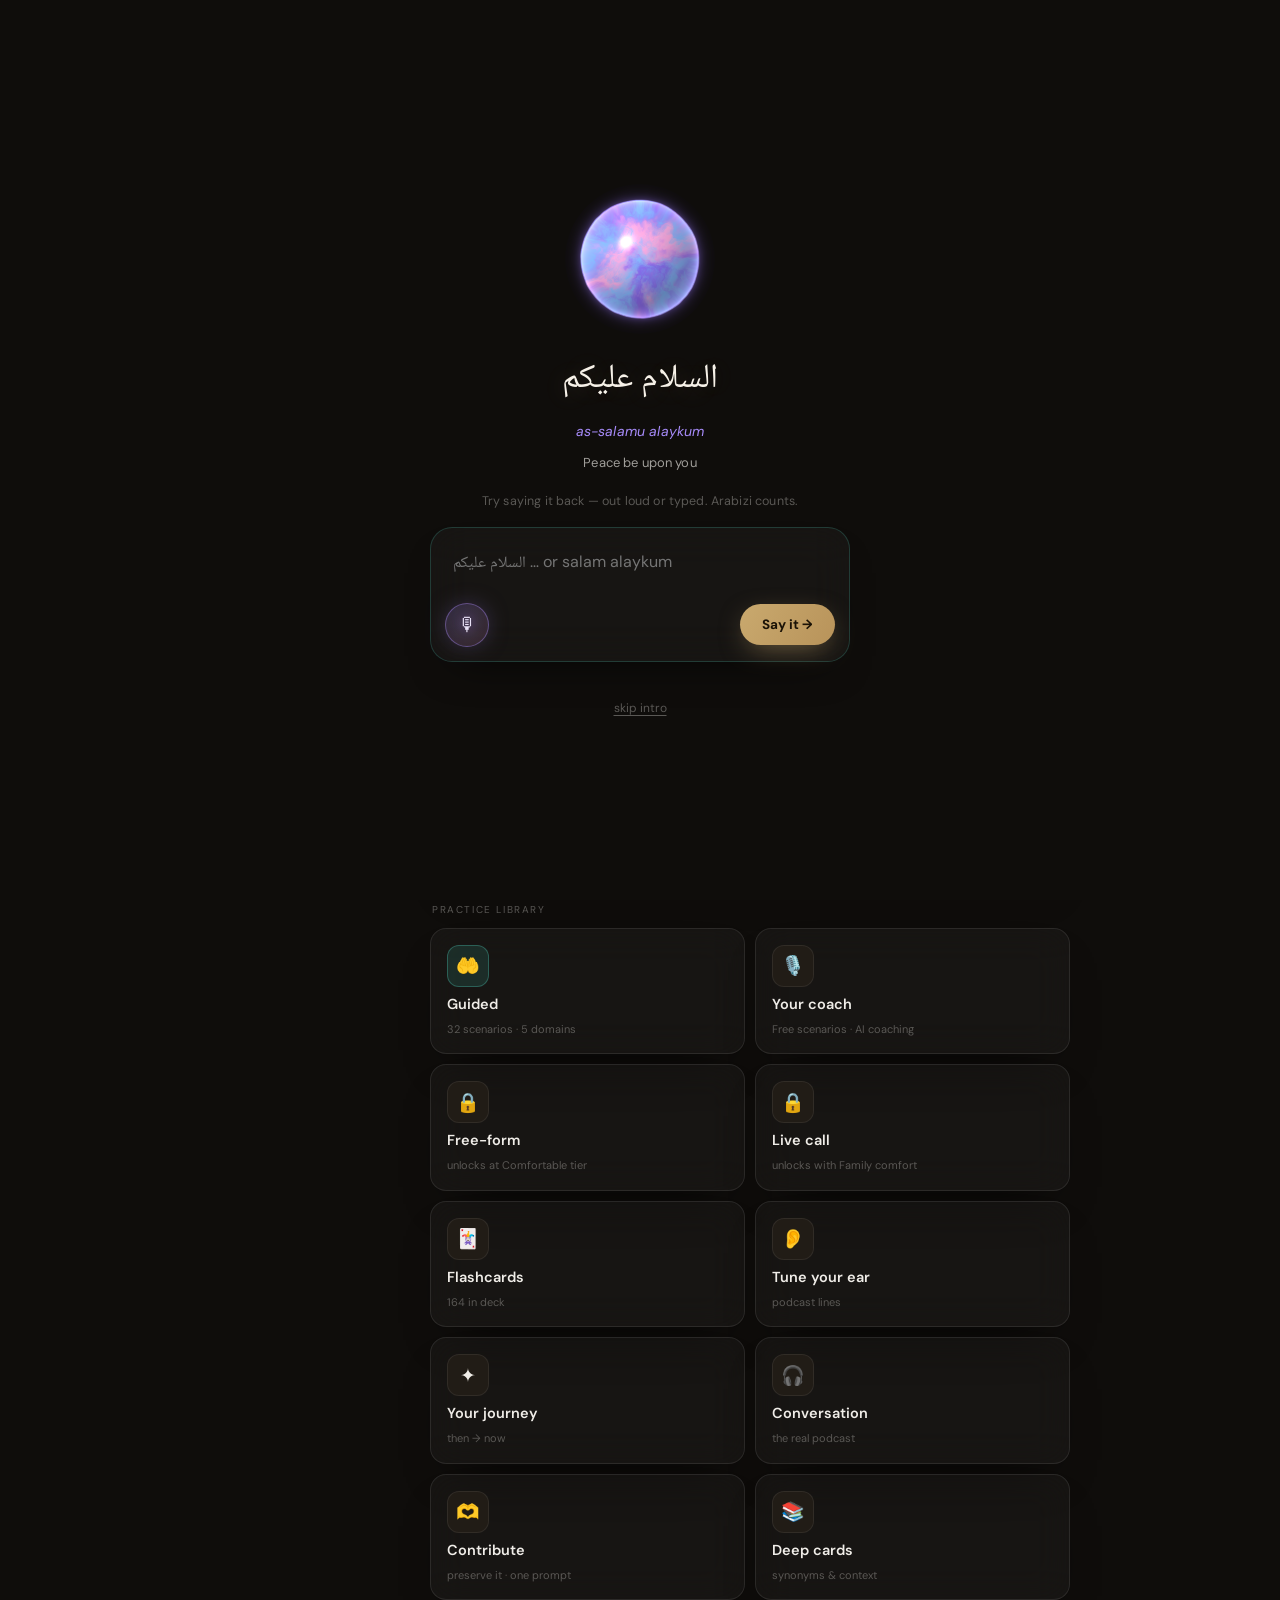
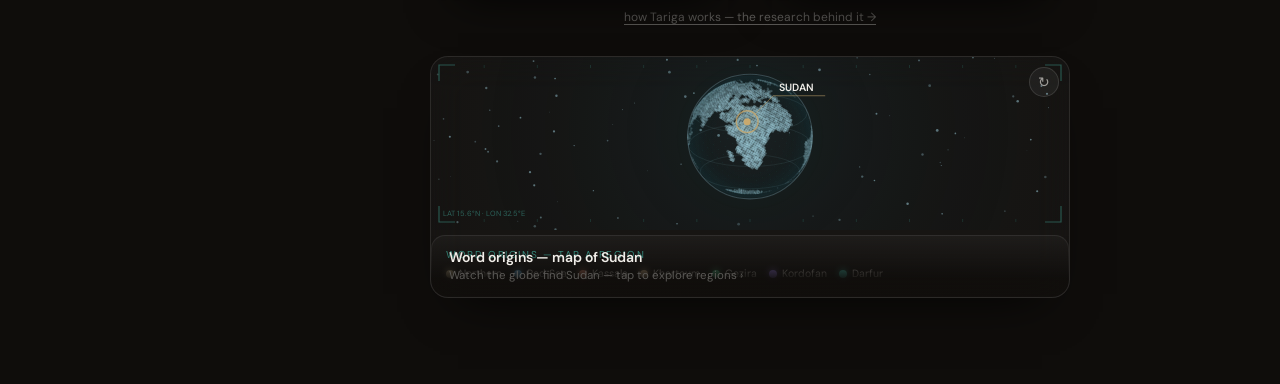
==== commit 371bd677: "Add founder tools: demo mode that unlocks all gates + state simulators - js/core/admin.js: demo unlo" ====
--- a/index.html
+++ b/index.html
@@ -211,6 +211,7 @@
 <script src="js/core/produce.js"></script>
 <script src="js/core/intro.js"></script>
 <script src="js/core/events.js"></script>
+<script src="js/core/admin.js"></script>
 
 <!-- ═══ Mode layer ═══ -->
 <script src="js/modes/flashcards.js"></script>
--- a/css/design-port.css
+++ b/css/design-port.css
@@ -905,3 +905,16 @@
   font-size: 11.5px; color: var(--lav); font-style: italic; margin: 6px 6px 0 0;
   text-align: right; opacity: .85; line-height: 1.5;
 }
+
+/* demo-mode badge — never mistake demo state for real progress */
+#admin-badge {
+  position: fixed; bottom: 96px; right: 14px; z-index: 250;
+  padding: 7px 13px; border-radius: 100px; font-size: 10.5px; font-weight: 700;
+  letter-spacing: .06em; font-family: var(--sans); cursor: pointer;
+  background: rgba(201, 169, 110, 0.15); color: var(--accent2);
+  border: 1px solid rgba(201, 169, 110, 0.45);
+  box-shadow: 0 6px 22px -6px rgba(0, 0, 0, 0.6), 0 0 20px -8px rgba(201, 169, 110, 0.5);
+  backdrop-filter: blur(10px);
+}
+#admin-badge:hover { background: rgba(201, 169, 110, 0.25); }
+@media (min-width: 901px) { #admin-badge { bottom: 18px; } }
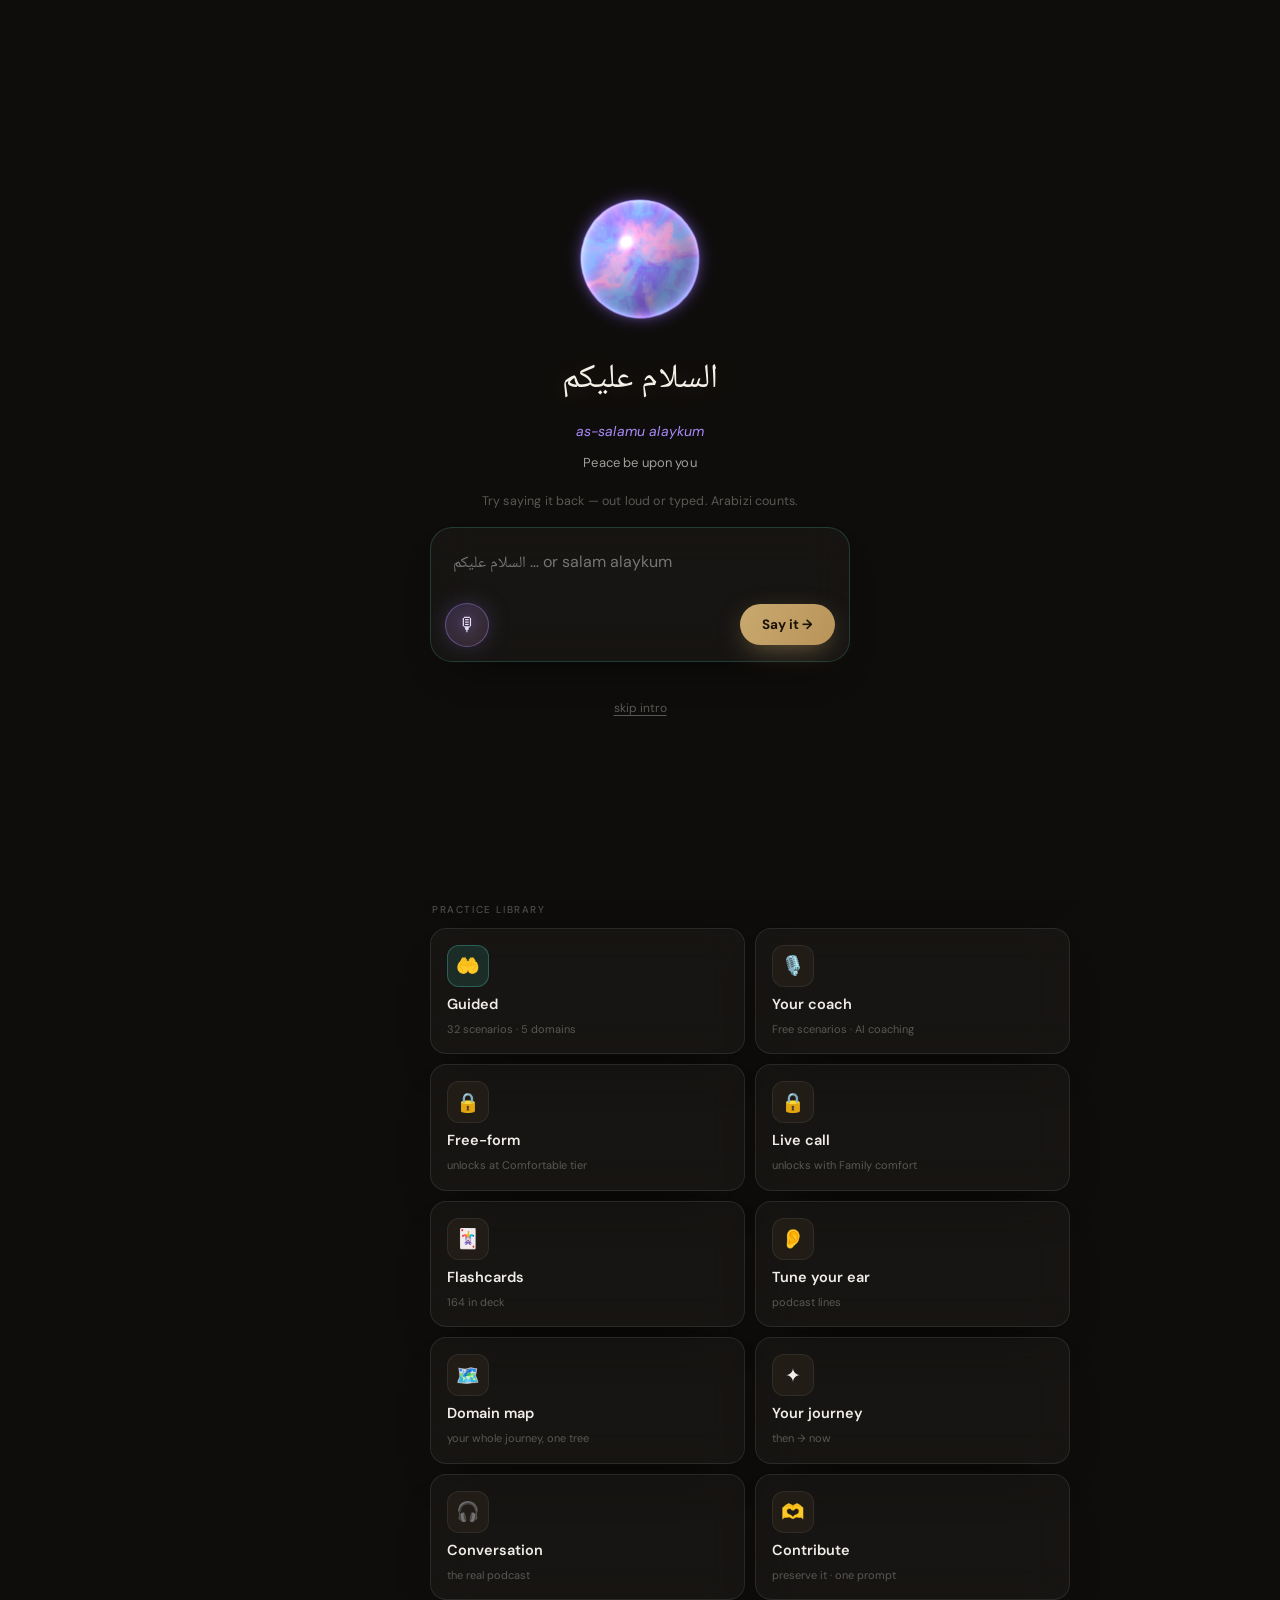
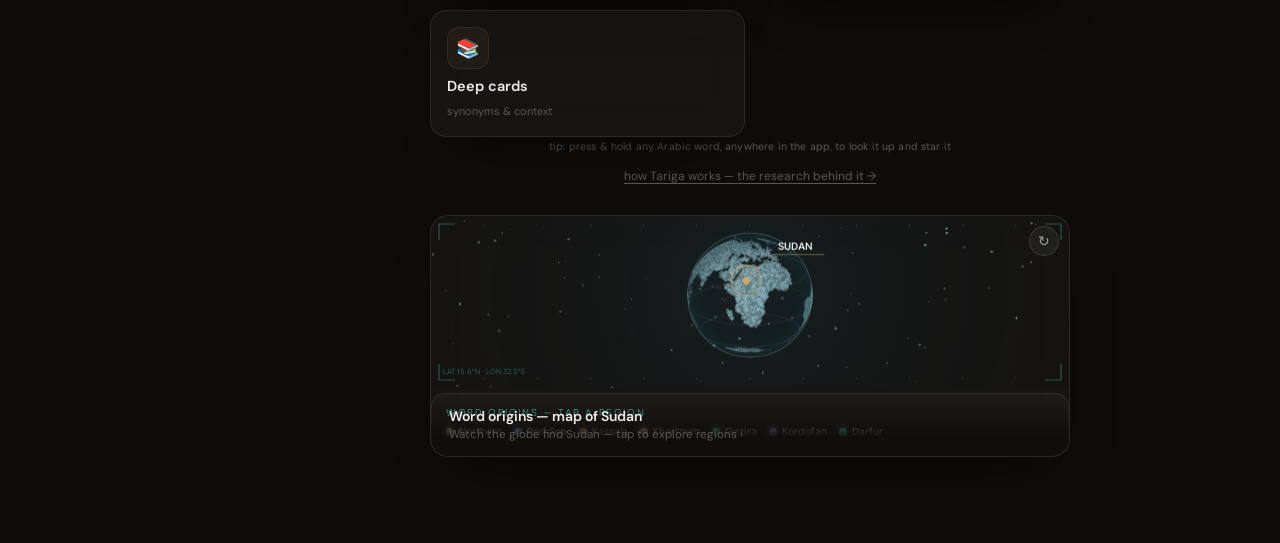
==== commit a8d5a0dd: "Implement doc sections 22-29: domain map, content manager, word starring, reviewer redesign, gap fix" ====
--- a/index.html
+++ b/index.html
@@ -212,6 +212,8 @@
 <script src="js/core/intro.js"></script>
 <script src="js/core/events.js"></script>
 <script src="js/core/admin.js"></script>
+<script src="js/core/admin-content.js"></script>
+<script src="js/core/wordstar.js"></script>
 
 <!-- ═══ Mode layer ═══ -->
 <script src="js/modes/flashcards.js"></script>
@@ -239,6 +241,7 @@
 <script src="js/modes/livecall.js"></script>
 <script src="js/modes/speed.js"></script>
 <script src="js/modes/about.js"></script>
+<script src="js/modes/domainmap.js"></script>
 
 <!-- ═══ Bottom tab bar (mobile) ═══ -->
 <nav class="tab-bar" id="tab-bar">
--- a/css/design-port.css
+++ b/css/design-port.css
@@ -918,3 +918,33 @@
 }
 #admin-badge:hover { background: rgba(201, 169, 110, 0.25); }
 @media (min-width: 901px) { #admin-badge { bottom: 18px; } }
+
+/* ══════════ §23 THE DOMAIN MAP — node-tree ══════════ */
+.tree-scroll{overflow-x:auto;margin-top:14px;-webkit-overflow-scrolling:touch}
+.tree-svg{min-width:640px;width:100%;display:block}
+.tree-node{transition:opacity .2s ease}
+.tree-node:hover{opacity:.85}
+.tree-next rect,.tree-next circle{animation:treePulse 2.2s ease-in-out infinite}
+@keyframes treePulse{0%,100%{stroke-width:1.5}50%{stroke-width:3.5}}
+
+/* ══════════ §27 WORD & SENTENCE STARRING — the press-and-hold popup ══════════ */
+#wordstar-pop{position:fixed;z-index:400;max-width:300px;min-width:230px;background:rgba(24,21,17,.96);border:1px solid rgba(232,201,154,.25);border-radius:18px;padding:14px 16px;backdrop-filter:blur(18px);-webkit-backdrop-filter:blur(18px);box-shadow:0 18px 50px rgba(0,0,0,.55);animation:wsIn .18s ease}
+@keyframes wsIn{from{opacity:0;transform:translateY(6px)}to{opacity:1;transform:none}}
+#wordstar-pop .ws-word{font-family:'Noto Naskh Arabic',serif;font-size:22px;color:#f0ede8;line-height:1.4}
+#wordstar-pop .ws-def{font-size:12.5px;color:#a09e9a;margin-top:4px;line-height:1.55}
+#wordstar-pop .ws-disc{color:#e8c99a}
+#wordstar-pop .ws-btns{display:flex;gap:6px;flex-wrap:wrap;margin-top:10px}
+#wordstar-pop .ws-btns button{border:1px solid rgba(255,255,255,.14);background:rgba(255,255,255,.04);color:#d8d4cd;border-radius:100px;font-family:inherit;font-size:11.5px;padding:6px 12px;cursor:pointer}
+#wordstar-pop .ws-btns button.on{border-color:rgba(232,201,154,.5);color:#e8c99a}
+#wordstar-pop .ws-btns button:hover{border-color:rgba(255,255,255,.3)}
+
+/* ══════════ §28 ACCESSIBILITY ══════════ */
+/* elders and vision-sensitive users: honor the system's reduced-motion setting */
+@media (prefers-reduced-motion: reduce){
+  *,*::before,*::after{animation-duration:.01ms!important;animation-iteration-count:1!important;transition-duration:.01ms!important;scroll-behavior:auto!important}
+}
+/* opt-in larger type (toggle lives on the How Tariga works page) */
+body.a11y-large{font-size:17.5px}
+body.a11y-large .d2-note,body.a11y-large .d2-item-note,body.a11y-large .c2-sub,body.a11y-large .home-card-sub{font-size:14px!important;line-height:1.6!important}
+body.a11y-large .d2-when-body{font-size:15px!important}
+body.a11y-large .d2-star-ph,body.a11y-large .d2-star-en{font-size:14px!important}
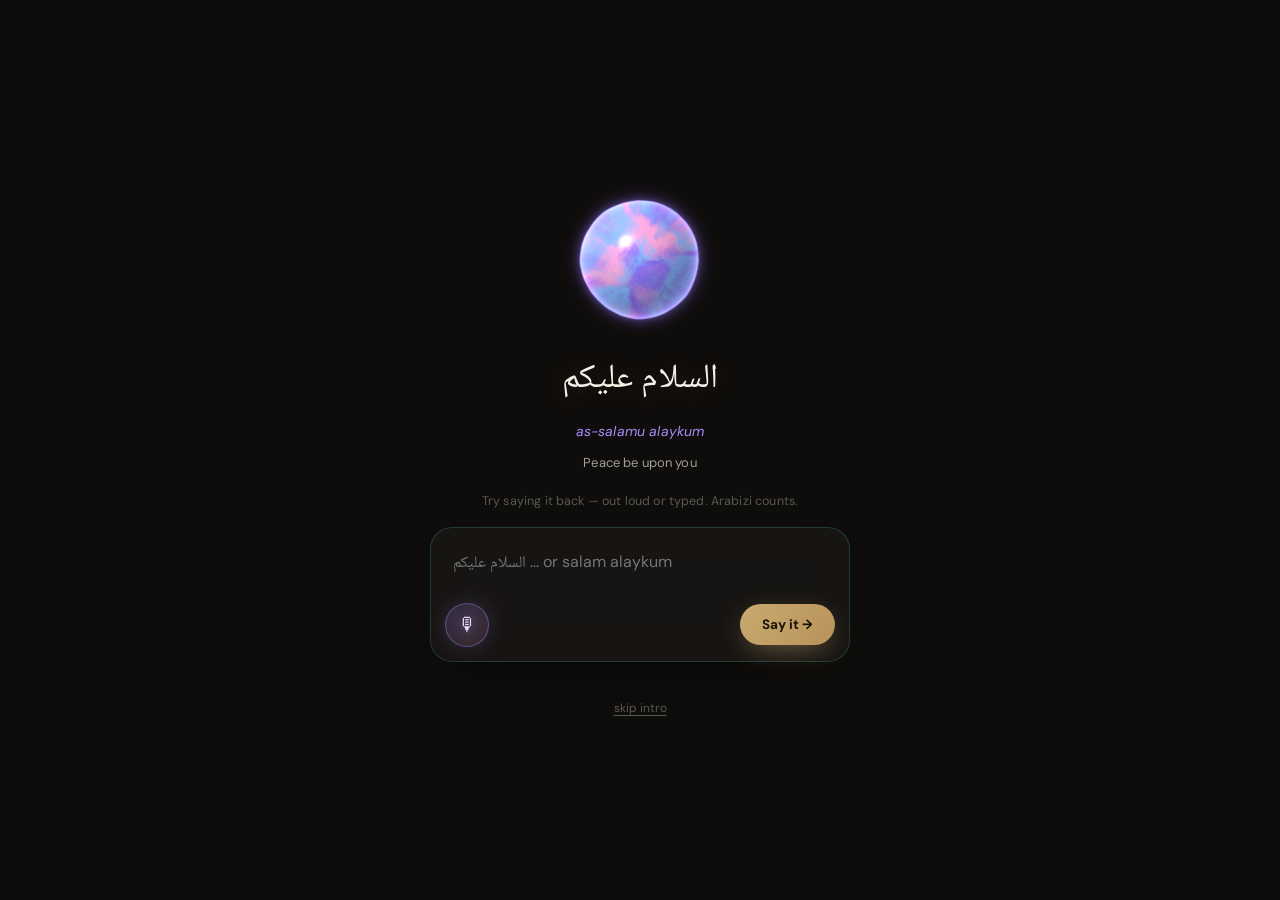
==== commit a15952c1: "Complete the buildable remainder of doc sections 22-29 - §22 finished properly: home is now purely a" ====
--- a/index.html
+++ b/index.html
@@ -214,6 +214,7 @@
 <script src="js/core/admin.js"></script>
 <script src="js/core/admin-content.js"></script>
 <script src="js/core/wordstar.js"></script>
+<script src="js/core/tutor.js"></script>
 
 <!-- ═══ Mode layer ═══ -->
 <script src="js/modes/flashcards.js"></script>
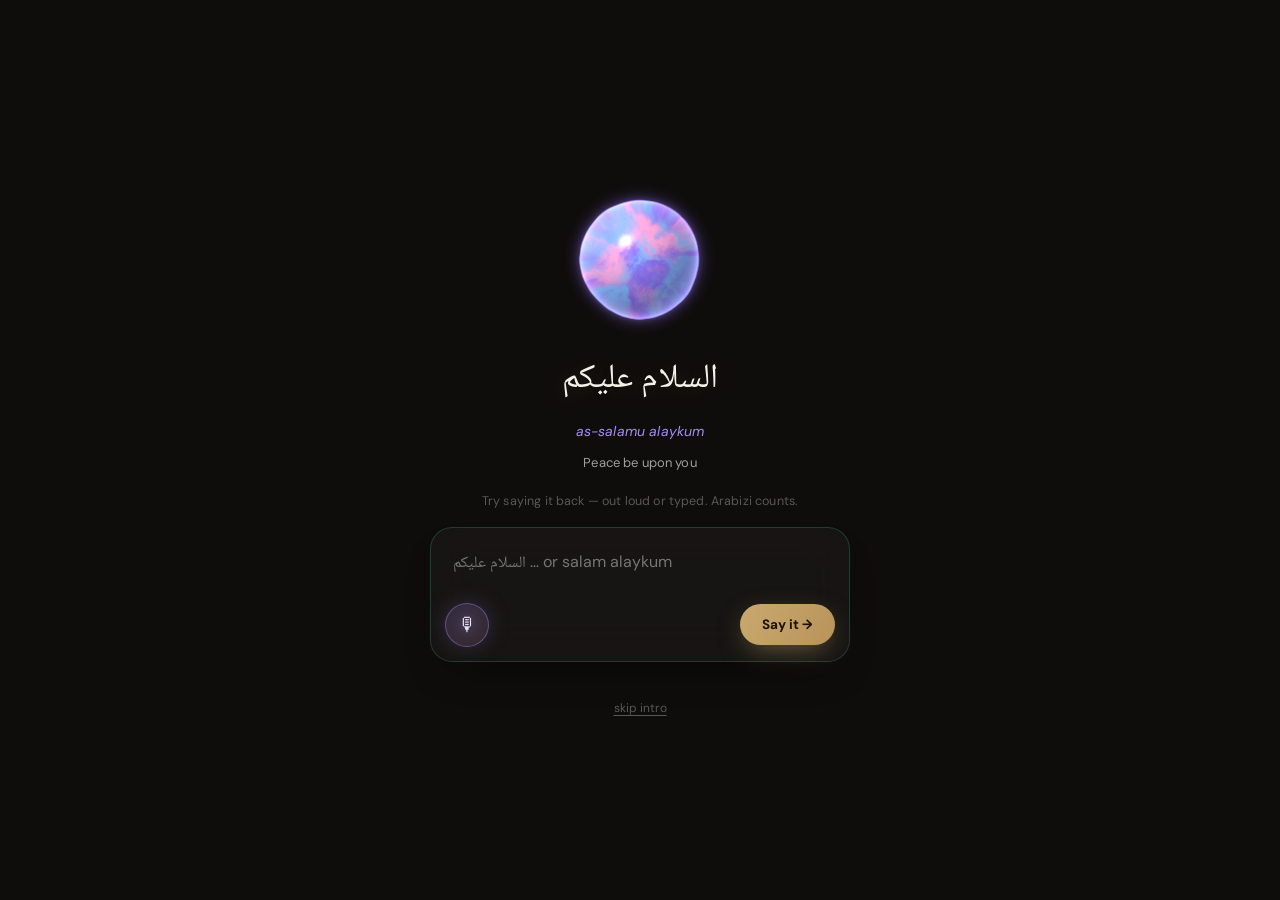
==== commit 220f9d41: "Add System B neon theme: every remaining design-handoff page behind a theme switch The handoff ships" ====
--- a/index.html
+++ b/index.html
@@ -6,13 +6,14 @@
 <title>طريقة — Sudanese Arabic Trainer</title>
 <link rel="preconnect" href="https://fonts.googleapis.com">
 <link rel="preconnect" href="https://fonts.gstatic.com" crossorigin>
-<link href="https://fonts.googleapis.com/css2?family=Instrument+Serif:ital@0;1&family=DM+Sans:wght@300;400;500;600&family=Noto+Naskh+Arabic:wght@400;500;600&display=swap" rel="stylesheet">
+<link href="https://fonts.googleapis.com/css2?family=Instrument+Serif:ital@0;1&family=DM+Sans:wght@300;400;500;600&family=Noto+Naskh+Arabic:wght@400;500;600&family=Space+Grotesk:wght@400;500;600;700&family=IBM+Plex+Sans+Arabic:wght@400;600&display=swap" rel="stylesheet">
 <link rel="stylesheet" href="css/base.css">
 <script src="js/core/config.js"></script>
 <link rel="stylesheet" href="css/refresh.css">
 <link rel="stylesheet" href="css/coach.css">
 <link rel="stylesheet" href="css/modern.css">
 <link rel="stylesheet" href="css/design-port.css">
+<link rel="stylesheet" href="css/neon.css">
 </head>
 <body>
 
@@ -197,6 +198,7 @@
 
 <!-- ═══ Core layer ═══ -->
 <script src="js/core/state.js"></script>
+<script src="js/core/theme.js"></script>
 <script src="js/core/navigation.js"></script>
 <script src="js/core/results.js"></script>
 <script src="js/core/mode-intros.js"></script>
--- a/css/design-port.css
+++ b/css/design-port.css
@@ -948,3 +948,14 @@
 body.a11y-large .d2-note,body.a11y-large .d2-item-note,body.a11y-large .c2-sub,body.a11y-large .home-card-sub{font-size:14px!important;line-height:1.6!important}
 body.a11y-large .d2-when-body{font-size:15px!important}
 body.a11y-large .d2-star-ph,body.a11y-large .d2-star-en{font-size:14px!important}
+
+/* ══════════ design handoff §1 — merged domain map × journey ══════════ */
+@keyframes glowPulse { 0%,100%{opacity:1} 50%{opacity:.45} }
+@keyframes orbitSpin { to { transform: rotate(360deg); } }
+@keyframes floatyC { 0%,100%{transform:translate(-50%,-50%) translateY(0)} 50%{transform:translate(-50%,-50%) translateY(-8px)} }
+@keyframes shadowPulse { 0%,100%{transform:translateX(-50%) scale(1); opacity:1} 50%{transform:translateX(-50%) scale(.92); opacity:.7} }
+@keyframes ringDraw { from { stroke-dashoffset:326; } }
+@keyframes barGrow { from { width:0; } }
+
+/* ══════════ 4d — daily gate (warm): serif greeting at design size ══════════ */
+.home-greet-ar { font-size: clamp(34px, 9vw, 48px) !important; }
--- a/css/neon.css
+++ b/css/neon.css
@@ -0,0 +1,236 @@
+/* ══════════════════════════════════════════════════════════════
+   SYSTEM B — NEON "INK-NAVY GLASS" / FUI (design handoff)
+   Everything scoped under body.neon so the warm system stays the
+   default and each system applies consistently while active.
+   Tokens straight from the README: canvas #070B14, glass
+   rgba(255,255,255,.03–.05) + 1px 6–10% borders + blur, neon accents
+   that always glow, recessed-groove progress bars, Space Grotesk for
+   English / IBM Plex Sans Arabic for Arabic, HUD micro-labels.
+   ══════════════════════════════════════════════════════════════ */
+
+body.neon {
+  --bg: #070B14;
+  --surface: rgba(255,255,255,0.04);
+  --surface2: rgba(255,255,255,0.05);
+  --surface3: rgba(255,255,255,0.07);
+  --border: rgba(255,255,255,0.07);
+  --border2: rgba(255,255,255,0.12);
+  --text: #eef2f8;
+  --text2: #8b93a3;
+  --text3: #5b6272;
+  --accent: #22d3ee;
+  --accent2: #2de3c3;
+  --accent-dim: rgba(34,211,238,0.12);
+  --green: #34d399;
+  --green-dim: rgba(52,211,153,0.12);
+  --red: #fb7185;
+  --red-dim: rgba(251,113,133,0.12);
+  --purple: #a78bfa;
+  --purple-dim: rgba(167,139,250,0.12);
+  --sans: 'Space Grotesk', 'DM Sans', sans-serif;
+  --serif: 'Space Grotesk', sans-serif;
+  --teal: #2dd4bf;
+  --mint: #4ade80;
+  background: #070B14;
+  font-family: 'Space Grotesk', 'DM Sans', sans-serif;
+}
+
+/* dot-grid layer, masked to fade downward (README System B canvas) */
+body.neon::before {
+  content: '';
+  position: fixed; inset: 0; z-index: 0; pointer-events: none;
+  background-image: radial-gradient(rgba(255,255,255,0.05) 1px, transparent 1px);
+  background-size: 25px 25px;
+  -webkit-mask-image: linear-gradient(180deg, rgba(0,0,0,.9), transparent 55%);
+  mask-image: linear-gradient(180deg, rgba(0,0,0,.9), transparent 55%);
+}
+
+/* Arabic always IBM Plex Sans Arabic in System B */
+body.neon [dir="rtl"], body.neon [dir="auto"],
+body.neon .ar-text, body.neon .home-greet-ar, body.neon .f2-ar, body.neon .f2-back-ar,
+body.neon .d2-acc-ar, body.neon .d2-star-ar, body.neon .d2-inset-ar,
+body.neon .c2-hint-ar, body.neon .c2-native-ar, body.neon .intro-ar, body.neon .logo-ar,
+body.neon .m2-feat-ar, body.neon .lc-ar, body.neon .home-logo {
+  font-family: 'IBM Plex Sans Arabic', sans-serif !important;
+}
+
+/* transliteration lines go cyan Space Grotesk (warm uses italic purple) */
+body.neon .d2-acc-ph, body.neon .d2-star-ph, body.neon .f2-hint, body.neon .c2-hint-ph,
+body.neon .c2-native-ph, body.neon .intro-ph, body.neon .home-greet-ph, body.neon .d2-inset-ph {
+  color: #22d3ee !important; font-style: normal !important;
+  font-family: 'Space Grotesk', sans-serif !important;
+  text-shadow: 0 0 16px rgba(34,211,238,0.35);
+}
+
+/* glass panels — heavy solid borders are banned */
+body.neon .d2-card, body.neon .c2-qcard, body.neon .home-focus, body.neon .d2-item,
+body.neon .d2-inset, body.neon .c2-panel, body.neon .c2-textbox, body.neon .coach-connect,
+body.neon .home-stats, body.neon .d2-star-row, body.neon .journey-row, body.neon .home-card {
+  background: rgba(255,255,255,0.04) !important;
+  border-color: rgba(255,255,255,0.08) !important;
+  backdrop-filter: blur(16px); -webkit-backdrop-filter: blur(16px);
+  box-shadow: none;
+}
+
+/* HUD micro-labels */
+body.neon .d2-label, body.neon .j2-sec-label, body.neon .home-path-label,
+body.neon .c2-qlabel, body.neon .home-focus-label, body.neon .c2-weave-label {
+  font-family: 'Space Grotesk', sans-serif !important;
+  letter-spacing: .18em !important; text-transform: uppercase;
+  color: #8b93a3;
+}
+
+/* every accent glows */
+body.neon .c2-title, body.neon .d2-title {
+  color: #ffffff; text-shadow: 0 0 18px rgba(34,211,238,0.35);
+  font-family: 'Space Grotesk', sans-serif;
+  font-style: normal;
+}
+body.neon .home-streak {
+  color: #00ff87; border-color: rgba(0,255,135,0.35);
+  text-shadow: 0 0 14px rgba(0,255,135,0.5);
+}
+body.neon .home-streak-dot { background: #00ff87; box-shadow: 0 0 10px #00ff87; }
+
+/* primary CTA — the 3a gradient start button */
+body.neon .home-cta {
+  background: linear-gradient(90deg, #6366f1, #a855f7, #ec4899) !important;
+  border: none !important; border-radius: 16px !important;
+  box-shadow: 0 0 44px -10px rgba(168,85,247,0.7);
+}
+body.neon .home-cta-title, body.neon .home-cta-sub, body.neon .home-cta-chev { color: #fff !important; }
+
+/* pills & buttons: glass + neon hairline */
+body.neon .d2-pill-gold, body.neon .c2-compare {
+  background: rgba(34,211,238,0.1) !important; border: 1px solid rgba(34,211,238,0.45) !important;
+  color: #22d3ee !important; box-shadow: 0 0 24px -8px rgba(34,211,238,0.7);
+}
+body.neon .d2-pill-green { box-shadow: 0 0 24px -8px rgba(52,211,153,0.8); }
+body.neon .d2-pill-teal { box-shadow: 0 0 24px -8px rgba(45,212,191,0.8); }
+body.neon .d2-tab.on {
+  border-color: rgba(34,211,238,0.5) !important; color: #22d3ee !important;
+  box-shadow: 0 0 18px -6px rgba(34,211,238,0.6);
+}
+
+/* recessed grooves — ALL progress bars (README System B) */
+body.neon .m2-bar, body.neon .prog-track, body.neon #prog {
+  background: rgba(0,0,0,0.55) !important;
+  box-shadow: inset 0 2px 4px rgba(0,0,0,0.95), inset 0 -1px 0 rgba(255,255,255,0.05);
+  border-radius: 4px;
+}
+body.neon .m2-bar i { box-shadow: 0 0 12px rgba(34,211,238,0.6); }
+
+/* ── 3c — the orb IS the mic ── */
+body.neon .c2-orb-mic {
+  width: 180px; height: 180px; border-radius: 50%;
+  background: transparent; border: none; cursor: pointer; padding: 0;
+  animation: breathe 5s ease-in-out infinite;
+  display: flex; align-items: center; justify-content: center;
+  margin: 0 auto;
+}
+body.neon .c2-orb-mic tariga-orb { width: 100%; height: 100%; display: block; }
+body.neon .c2-mic-note {
+  font-family: 'Space Grotesk', sans-serif; letter-spacing: .1em; color: #eef2f8;
+}
+@keyframes breathe { 0%,100%{transform:scale(1)} 50%{transform:scale(1.045)} }
+
+/* ── 3d + 6e — listening: orb in a countersunk chamber + aura rings ── */
+body.neon .c2-voice-orb {
+  position: relative;
+  width: 310px; height: 310px; max-width: 82vw; max-height: 82vw;
+  border-radius: 50%;
+  display: flex; align-items: center; justify-content: center;
+  box-shadow: inset 0 14px 40px rgba(0,0,0,0.95), inset 0 -2px 0 rgba(255,255,255,0.05), 0 2px 0 rgba(255,255,255,0.04);
+  border: 1px solid rgba(167,139,250,0.3);
+}
+body.neon .c2-voice-orb tariga-orb { width: 74%; height: 74%; animation: breathe 5s ease-in-out infinite; }
+body.neon .c2-voice-orb::before, body.neon .c2-voice-orb::after {
+  content: ''; position: absolute; left: 50%; top: 50%;
+  width: 60%; height: 60%; border-radius: 50%; pointer-events: none;
+  transform: translate(-50%,-50%);
+}
+body.neon .c2-voice-orb::before { border: 1px solid rgba(45,212,191,0.5); animation: aura 2.6s ease-out infinite; }
+body.neon .c2-voice-orb::after { border: 1px solid rgba(167,139,250,0.5); animation: aura 2.6s ease-out infinite 1.3s; }
+@keyframes aura { 0%{transform:translate(-50%,-50%) scale(.72); opacity:.55} 100%{transform:translate(-50%,-50%) scale(1.55); opacity:0} }
+
+body.neon .c2-listening-label {
+  font-family: ui-monospace, 'SF Mono', monospace; letter-spacing: .32em;
+  color: #2dd4bf; text-transform: uppercase;
+  animation: glowPulse 1.8s ease-in-out infinite;
+  text-shadow: 0 0 16px rgba(45,212,191,0.6);
+}
+/* the control pod — one glass pill */
+body.neon .c2-voice-bar {
+  background: rgba(0,0,0,0.4); backdrop-filter: blur(28px); -webkit-backdrop-filter: blur(28px);
+  border: 1px solid rgba(255,255,255,0.08); border-radius: 100px; padding: 8px 10px;
+}
+body.neon .c2-voice-stop {
+  color: #fb7185 !important; border-color: rgba(251,113,133,0.4) !important;
+  text-shadow: 0 0 12px rgba(251,113,133,0.6);
+}
+body.neon .c2-voice-done {
+  background: #8b5cf6 !important; border: none !important; color: #fff !important;
+  box-shadow: 0 0 28px -6px rgba(139,92,246,0.9);
+  animation: glowPulse 2.6s ease-in-out infinite;
+}
+
+/* ── 5b — flashcards on glass ── */
+body.neon .f2-face {
+  background: rgba(255,255,255,0.04) !important;
+  border: 1px solid rgba(255,255,255,0.1) !important;
+  backdrop-filter: blur(20px); -webkit-backdrop-filter: blur(20px);
+}
+body.neon .f2-counter, body.neon .f2-dir { font-family: 'Space Grotesk', sans-serif; letter-spacing: .14em; }
+body.neon .f2-p-check { box-shadow: 0 0 24px -8px rgba(52,211,153,0.8); }
+
+/* verdict buttons (4a): emerald gradient "Got it" */
+body.neon .f2-mark-row .d2-pill-green {
+  background: linear-gradient(135deg, #059669, #34d399) !important;
+  border: none !important; color: #06090f !important; font-weight: 700;
+}
+body.neon .f2-mark-row .d2-pill-red {
+  background: rgba(251,191,36,0.08) !important; border: 1px solid rgba(251,191,36,0.4) !important;
+  color: #fbbf24 !important;
+}
+
+/* sidebar + tab bar = floating glass dock */
+body.neon .sidebar { background: rgba(7,11,20,0.85); border-color: rgba(255,255,255,0.06); }
+body.neon .tab-bar {
+  background: rgba(0,0,0,0.4) !important; backdrop-filter: blur(28px); -webkit-backdrop-filter: blur(28px);
+  border: 1px solid rgba(255,255,255,0.08); border-radius: 100px;
+}
+body.neon .tab-btn.on { color: #22d3ee; text-shadow: 0 0 14px rgba(34,211,238,0.7); }
+
+/* gradient hairline borders (6a cards) */
+body.neon .fui-hairline {
+  border: 1px solid transparent;
+  background-image: linear-gradient(#0a0f1c, #0a0f1c), linear-gradient(120deg, rgba(34,211,238,0.7), rgba(167,139,250,0.7));
+  background-origin: border-box;
+  background-clip: padding-box, border-box;
+  border-radius: 20px;
+}
+
+/* HUD headers: 14px w700 .18em + colored // SYS_TAG suffix */
+.fui-hud {
+  font-family: 'Space Grotesk', sans-serif; font-size: 14px; font-weight: 700;
+  letter-spacing: .18em; text-transform: uppercase; color: #eef2f8;
+}
+.fui-hud .sys { color: #22d3ee; text-shadow: 0 0 14px rgba(34,211,238,0.6); }
+.fui-mono { font-family: ui-monospace, 'SF Mono', monospace; font-size: 11px; line-height: 2; color: #8b93a3; }
+.fui-groove {
+  height: 8px; border-radius: 4px; background: rgba(0,0,0,0.6); overflow: hidden; display: block;
+  box-shadow: inset 0 2px 4px rgba(0,0,0,0.95), inset 0 -1px 0 rgba(255,255,255,0.05);
+}
+@keyframes blinkCursor { 0%,49%{opacity:1} 50%,100%{opacity:0} }
+.fui-cursor { animation: blinkCursor 1s step-end infinite; }
+
+/* neon intro + demo badge tint */
+body.neon #admin-badge { border-color: rgba(34,211,238,0.4); color: #22d3ee; }
+body.neon .intro-overlay { background: rgba(7,11,20,0.97); }
+
+/* reduced motion still wins over every neon animation */
+@media (prefers-reduced-motion: reduce) {
+  body.neon *, body.neon *::before, body.neon *::after {
+    animation-duration: .01ms !important; transition-duration: .01ms !important;
+  }
+}
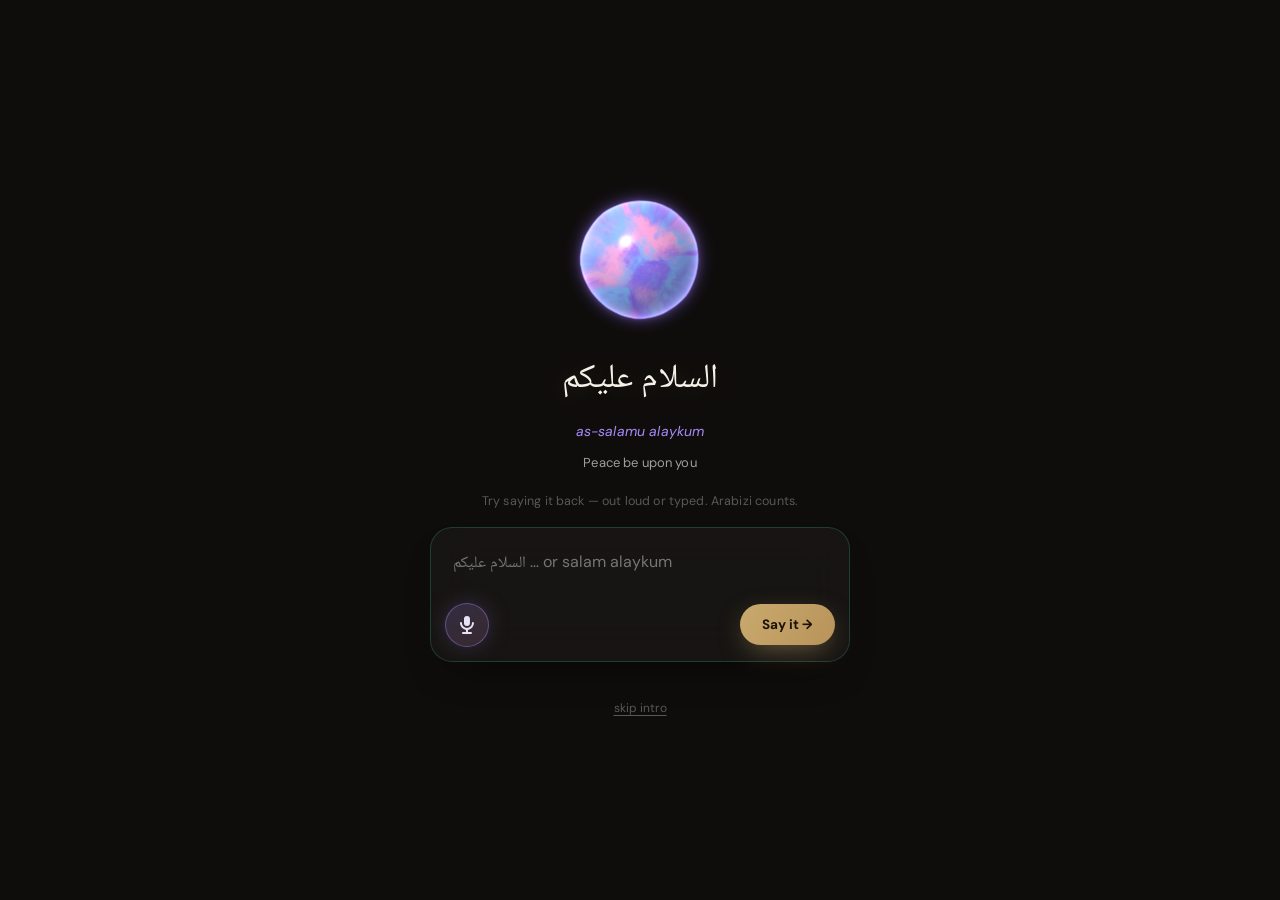
==== commit db2c77d7: "Remove all UI emoji for the design's glyph language; fidelity fixes Per the handoff ("Domain glyphs " ====
--- a/index.html
+++ b/index.html
@@ -133,10 +133,10 @@
 
     <div class="src-section">
       <div class="sidebar-label" style="padding:0;margin-bottom:8px">Deck source</div>
-      <button class="src-btn on-v1" onclick="setSrc('v1')" id="src-v1">🎙 Solja episode</button>
-      <button class="src-btn" onclick="setSrc('v2')" id="src-v2">🎙 Ala episode</button>
-      <button class="src-btn" onclick="setSrc('all')" id="src-all">🎙🎙 Both episodes</button>
-      <button class="src-btn" onclick="setSrc('p2')" id="src-p2">📖 Sudanese glossary</button>
+      <button class="src-btn on-v1" onclick="setSrc('v1')" id="src-v1"><svg viewBox="0 0 20 20" fill="currentColor" style="width:1.05em;height:1.05em;vertical-align:-0.12em"><path fill-rule="evenodd" d="M7 4a3 3 0 016 0v4a3 3 0 11-6 0V4zm4 10.93A7.001 7.001 0 0017 8a1 1 0 10-2 0A5 5 0 015 8a1 1 0 00-2 0 7.001 7.001 0 006 6.93V17H6a1 1 0 100 2h8a1 1 0 100-2h-3v-2.07z" clip-rule="evenodd"/></svg> Solja episode</button>
+      <button class="src-btn" onclick="setSrc('v2')" id="src-v2"><svg viewBox="0 0 20 20" fill="currentColor" style="width:1.05em;height:1.05em;vertical-align:-0.12em"><path fill-rule="evenodd" d="M7 4a3 3 0 016 0v4a3 3 0 11-6 0V4zm4 10.93A7.001 7.001 0 0017 8a1 1 0 10-2 0A5 5 0 015 8a1 1 0 00-2 0 7.001 7.001 0 006 6.93V17H6a1 1 0 100 2h8a1 1 0 100-2h-3v-2.07z" clip-rule="evenodd"/></svg> Ala episode</button>
+      <button class="src-btn" onclick="setSrc('all')" id="src-all"><svg viewBox="0 0 20 20" fill="currentColor" style="width:1.05em;height:1.05em;vertical-align:-0.12em"><path fill-rule="evenodd" d="M7 4a3 3 0 016 0v4a3 3 0 11-6 0V4zm4 10.93A7.001 7.001 0 0017 8a1 1 0 10-2 0A5 5 0 015 8a1 1 0 00-2 0 7.001 7.001 0 006 6.93V17H6a1 1 0 100 2h8a1 1 0 100-2h-3v-2.07z" clip-rule="evenodd"/></svg><svg viewBox="0 0 20 20" fill="currentColor" style="width:1.05em;height:1.05em;vertical-align:-0.12em"><path fill-rule="evenodd" d="M7 4a3 3 0 016 0v4a3 3 0 11-6 0V4zm4 10.93A7.001 7.001 0 0017 8a1 1 0 10-2 0A5 5 0 015 8a1 1 0 00-2 0 7.001 7.001 0 006 6.93V17H6a1 1 0 100 2h8a1 1 0 100-2h-3v-2.07z" clip-rule="evenodd"/></svg> Both episodes</button>
+      <button class="src-btn" onclick="setSrc('p2')" id="src-p2">▤ Sudanese glossary</button>
       <button class="src-btn" onclick="setSrc('extra')" id="src-extra">✚ Deep vocab bank</button>
     </div>
 
--- a/css/design-port.css
+++ b/css/design-port.css
@@ -55,13 +55,16 @@
 
 .home-cta {
   width: 100%; display: flex; align-items: center; gap: 16px; text-align: left;
-  padding: 16px 18px; border-radius: 18px; cursor: pointer;
-  background: linear-gradient(120deg, rgba(167,139,250,.10), rgba(79,216,196,.07) 60%, var(--surface));
-  border: 1px solid rgba(167,139,250,.25); color: var(--text);
+  padding: 16px 18px; border-radius: 100px; cursor: pointer;
+  /* README System A: buttons are gold ghost — tinted gold, gold hairline, light-gold text */
+  background: rgba(201,169,110,.11);
+  border: 1px solid rgba(201,169,110,.45); color: #e8c99a;
   font-family: var(--sans);
   transition: all .2s var(--ease);
-  box-shadow: 0 10px 34px -18px rgba(0,0,0,.8);
-}
+  box-shadow: 0 0 30px -12px rgba(201,169,110,.55), 0 10px 34px -18px rgba(0,0,0,.8);
+}
+.home-cta:hover { background: rgba(201,169,110,.16); }
+.home-cta .home-cta-title { color: #e8c99a; }
 .home-cta:hover { transform: translateY(-2px); border-color: rgba(167,139,250,.45); box-shadow: 0 0 30px rgba(167,139,250,.15); }
 .home-cta-orbwrap {
   width: 54px; height: 54px; flex: 0 0 54px; border-radius: 50%;
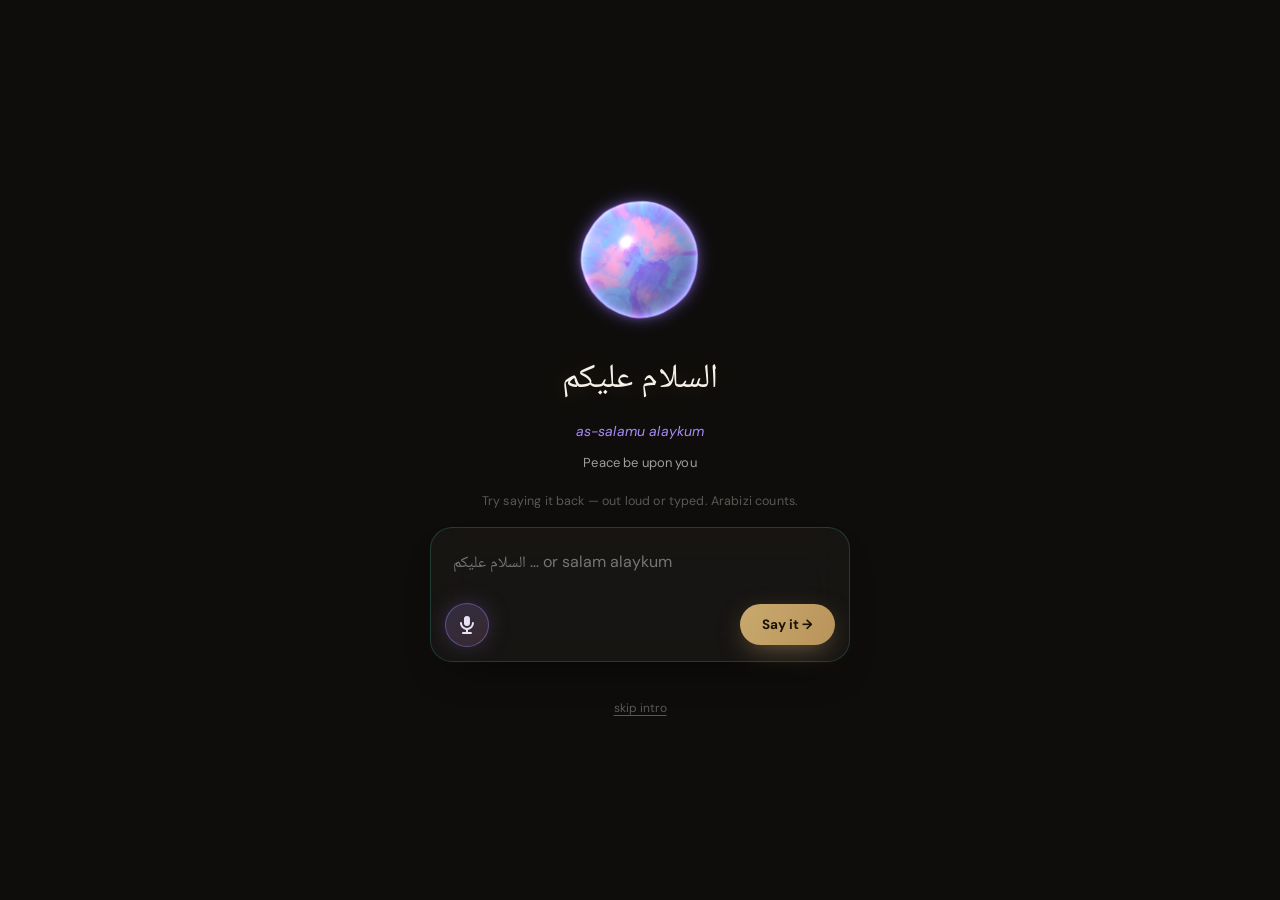
==== commit 354ada55: "Port the tariga-handoff UI: intro gate, new home dashboard, CSS 3D branch detail Faithful no-build p" ====
--- a/index.html
+++ b/index.html
@@ -6,7 +6,7 @@
 <title>طريقة — Sudanese Arabic Trainer</title>
 <link rel="preconnect" href="https://fonts.googleapis.com">
 <link rel="preconnect" href="https://fonts.gstatic.com" crossorigin>
-<link href="https://fonts.googleapis.com/css2?family=Instrument+Serif:ital@0;1&family=DM+Sans:wght@300;400;500;600&family=Noto+Naskh+Arabic:wght@400;500;600&family=Space+Grotesk:wght@400;500;600;700&family=IBM+Plex+Sans+Arabic:wght@400;600&display=swap" rel="stylesheet">
+<link href="https://fonts.googleapis.com/css2?family=Instrument+Serif:ital@0;1&family=DM+Sans:wght@300;400;500;600;700&family=Noto+Naskh+Arabic:wght@400;500;600;700&family=Space+Grotesk:wght@400;500;600;700&family=IBM+Plex+Sans+Arabic:wght@400;600&display=swap" rel="stylesheet">
 <link rel="stylesheet" href="css/base.css">
 <script src="js/core/config.js"></script>
 <link rel="stylesheet" href="css/refresh.css">
@@ -14,6 +14,7 @@
 <link rel="stylesheet" href="css/modern.css">
 <link rel="stylesheet" href="css/design-port.css">
 <link rel="stylesheet" href="css/neon.css">
+<link rel="stylesheet" href="css/handoff2.css">
 </head>
 <body>
 
@@ -204,6 +205,7 @@
 <script src="js/core/mode-intros.js"></script>
 <script src="js/core/ui-shell.js"></script>
 <script src="js/components/orb.js"></script>
+<script src="js/components/orb2.js"></script>
 <script src="js/components/globe.js"></script>
 <script src="js/components/sudan-map.js"></script>
 <script src="js/core/activity.js"></script>
@@ -234,7 +236,9 @@
 <script src="js/modes/starred.js"></script>
 <script src="js/modes/listen.js"></script>
 <script src="js/modes/contribute.js"></script>
+<script src="js/modes/home2.js"></script>
 <script src="js/modes/home.js"></script>
+<script src="js/modes/branchdetail.js"></script>
 <script src="js/modes/journey.js"></script>
 <script src="js/modes/map.js"></script>
 <script src="js/modes/guided.js"></script>
--- a/css/handoff2.css
+++ b/css/handoff2.css
@@ -0,0 +1,207 @@
+/* ══════════════════════════════════════════════════════════
+   HANDOFF 2 — the tariga-handoff design system (dark + light)
+   Ported 1:1 from tariga-handoff/CLAUDE_CODE_TASK.md and the
+   src/ mockups. Scoped: all tokens live on .tariga-theme-dark /
+   .tariga-theme-light wrappers so the rest of the app is untouched.
+   ══════════════════════════════════════════════════════════ */
+
+.tariga-theme-dark {
+  --bg: #0f0d0b;
+  --surface: rgba(255, 250, 242, 0.04);
+  --surface-border: rgba(255, 255, 255, 0.08);
+  --surface-hover: rgba(255, 250, 242, 0.07);
+  --gold: #c9a96e;
+  --gold-light: #e8c99a;
+  --gold-border: rgba(201, 169, 110, 0.35);
+  --gold-ghost-bg: rgba(201, 169, 110, 0.12);
+  --teal: #4fd8c4;
+  --green: #56c98f;
+  --purple: #a78bfa;
+  --coral: #e08a7a;
+  --text-primary: #f6f1e8;
+  --text-secondary: #a09e9a;
+  --text-muted: #7a756e;
+  --glass-shadow: 0 20px 44px -26px rgba(0,0,0,0.85);
+  --ambient-gold: rgba(201, 169, 110, 0.13);
+  --tree-trunk-start: #7d6544;
+  --tree-trunk-end: #c9a96e;
+  --tree-dim: rgba(255, 250, 242, 0.15);
+  --card-blur: blur(16px);
+  --ring-bg: rgba(255,255,255,0.06);
+  --glow-green: 0 0 12px rgba(86, 201, 143, 0.4);
+  --glow-gold: 0 0 12px rgba(232, 201, 154, 0.4);
+  --glow-teal: 0 0 12px rgba(79, 216, 196, 0.4);
+}
+
+.tariga-theme-light {
+  --bg: #f7f2e8;
+  --surface: rgba(255, 255, 255, 0.5);
+  --surface-border: rgba(169, 128, 62, 0.2);
+  --surface-hover: rgba(255, 255, 255, 0.8);
+  --gold: #a9803e;
+  --gold-light: #8a662e;
+  --gold-border: rgba(169, 128, 62, 0.4);
+  --gold-ghost-bg: rgba(169, 128, 62, 0.1);
+  --teal: #14a38f;
+  --green: #2c9f65;
+  --purple: #7b57db;
+  --coral: #c96a58;
+  --text-primary: #2d2926;
+  --text-secondary: #6e6962;
+  --text-muted: #969088;
+  --glass-shadow: 0 10px 30px -10px rgba(169, 128, 62, 0.15);
+  --ambient-gold: rgba(169, 128, 62, 0.08);
+  --tree-trunk-start: #8a662e;
+  --tree-trunk-end: #a9803e;
+  --tree-dim: rgba(169, 128, 62, 0.2);
+  --card-blur: blur(20px);
+  --ring-bg: rgba(169, 128, 62, 0.15);
+  --glow-green: none;
+  --glow-gold: none;
+  --glow-teal: none;
+}
+
+.font-serif-ar { font-family: 'Instrument Serif', 'Noto Naskh Arabic', serif; }
+.font-sans-body { font-family: 'DM Sans', sans-serif; }
+
+/* full-bleed pages: the new home + branch detail own their layout */
+body.h2-page .content-area { max-width: none; padding: 0; }
+body.h2-page .content-area::before { display: none; }
+
+.h2-root {
+  font-family: 'DM Sans', sans-serif;
+  background-color: var(--bg);
+  color: var(--text-primary);
+  min-height: 100vh;
+  width: 100%;
+  position: relative;
+  transition: background-color 0.5s ease;
+}
+.h2-root ::selection { background: var(--gold-ghost-bg); color: var(--gold); }
+.h2-root button { font-family: inherit; }
+
+/* ── keyframes (verbatim from the mockups) ── */
+@keyframes h2Breathe { 0%, 100% { transform: scale(1); } 50% { transform: scale(1.04); } }
+@keyframes tariga-orb-breathe { 0%, 100% { transform: scale(0.96); } 50% { transform: scale(1.04); } }
+@keyframes h2FloatUp {
+  0% { transform: translateY(0px) rotate(0deg); opacity: 0; }
+  20% { opacity: 0.8; }
+  80% { opacity: 0.5; }
+  100% { transform: translateY(-400px) rotate(360deg); opacity: 0; }
+}
+@keyframes h2Shimmer { 100% { transform: translateX(100%); } }
+@keyframes h2Pulse { 0%, 100% { opacity: 1; } 50% { opacity: 0.4; } }
+@keyframes h2RingIn { from { stroke-dashoffset: var(--h2-ring-c); } }
+
+/* ── glass card + tiles (tilt transforms applied inline by JS) ── */
+.h2-card {
+  position: relative;
+  border-radius: 24px;
+  overflow: hidden;
+  display: flex;
+  flex-direction: column;
+  background: var(--surface);
+  border: 1px solid var(--surface-border);
+  backdrop-filter: var(--card-blur);
+  -webkit-backdrop-filter: var(--card-blur);
+  box-shadow: var(--glass-shadow);
+  transform: perspective(1000px) rotateX(0deg) rotateY(0deg);
+  transition: transform 0.5s ease-out, box-shadow 0.3s;
+}
+.h2-card.active {
+  border-color: var(--gold-border);
+  box-shadow: 0 0 30px -10px var(--gold-border), var(--glass-shadow);
+}
+.h2-sheen {
+  position: absolute; inset: 0;
+  pointer-events: none; z-index: 1;
+  background: linear-gradient(105deg, rgba(255,255,255,0.12) 0%, rgba(255,255,255,0) 35%, rgba(255,255,255,0) 100%);
+  opacity: 0.3;
+  transition: all 0.3s;
+}
+.h2-tile {
+  position: relative;
+  border-radius: 20px;
+  padding: 24px;
+  display: flex; flex-direction: column; gap: 16px;
+  cursor: pointer;
+  background: var(--surface);
+  border: 1px solid var(--surface-border);
+  backdrop-filter: var(--card-blur);
+  -webkit-backdrop-filter: var(--card-blur);
+  box-shadow: var(--glass-shadow);
+  transform: perspective(1000px) rotateX(0deg) rotateY(0deg);
+  transition: transform 0.5s ease-out, box-shadow 0.3s, translate 0.3s;
+  text-align: left;
+  color: inherit;
+}
+.h2-tile:hover { translate: 0 -4px; }
+.h2-tile.active { border-color: var(--gold-border); box-shadow: 0 0 24px -8px var(--gold-border), var(--glass-shadow); }
+.h2-tile.active:hover { translate: 0 -6px; }
+
+/* ── theme toggle ── */
+.h2-toggle {
+  width: 56px; height: 30px; border-radius: 999px;
+  position: relative; display: flex; align-items: center;
+  padding: 0 6px; cursor: pointer;
+  background: var(--surface); border: 1px solid var(--surface-border);
+  transition: background 0.3s;
+}
+.h2-toggle-knob {
+  position: absolute; width: 22px; height: 22px; border-radius: 50%;
+  display: flex; align-items: center; justify-content: center;
+  background: var(--gold);
+  transition: transform 0.3s, background 0.3s;
+  box-shadow: 0 1px 3px rgba(0,0,0,0.3);
+}
+
+/* ── nav links ── */
+.h2-navlink {
+  font-size: 14px; font-weight: 500; color: var(--text-secondary);
+  background: none; border: none; cursor: pointer; padding: 0;
+  transition: color 0.2s;
+}
+.h2-navlink:hover { color: var(--text-primary); }
+.h2-navlink.on { color: var(--gold); }
+.h2-navlink.on:hover { color: var(--gold-light); }
+
+/* ── responsive ── */
+.h2-wrap { position: relative; z-index: 10; width: 100%; max-width: 1280px; margin: 0 auto; padding: 32px 32px 96px; display: flex; flex-direction: column; }
+.h2-hero { display: flex; gap: 24px; margin-top: 24px; align-items: stretch; }
+.h2-hero-left { flex: 1; display: flex; flex-direction: column; }
+.h2-hero-right { width: 420px; flex-shrink: 0; display: flex; flex-direction: column; }
+.h2-tiles { display: grid; grid-template-columns: repeat(4, 1fr); gap: 24px; margin-top: 32px; }
+@media (max-width: 1024px) {
+  .h2-hero { flex-direction: column; }
+  .h2-hero-right { width: 100%; }
+  .h2-tiles { grid-template-columns: repeat(2, 1fr); }
+}
+@media (max-width: 768px) {
+  .h2-navlinks { display: none; }
+  .h2-tiles { grid-template-columns: 1fr; }
+  .h2-greet-ar { font-size: 64px !important; }
+  .h2-greet-sub { font-size: 28px !important; }
+  .h2-wrap { padding: 24px 20px 110px; }
+}
+
+/* tree card transform layer */
+.h2-tree-layer {
+  position: absolute; inset: 0;
+  transition: transform 700ms cubic-bezier(0.25, 1, 0.5, 1);
+}
+.h2-fade { transition: opacity 0.5s, transform 0.5s; }
+.h2-hidden { opacity: 0 !important; pointer-events: none !important; }
+
+/* branch detail (Parallax) is always its own dark world */
+.h2-branch {
+  position: fixed; inset: 0; z-index: 60;
+  overflow: hidden; user-select: none; touch-action: none;
+  background: #14100E;
+  font-family: 'DM Sans', sans-serif;
+  color: #fffbeb;
+}
+.h2-branch * { box-sizing: border-box; }
+
+@media (prefers-reduced-motion: reduce) {
+  .h2-root [style*="h2FloatUp"], .h2-root [style*="h2Breathe"] { animation: none !important; }
+}
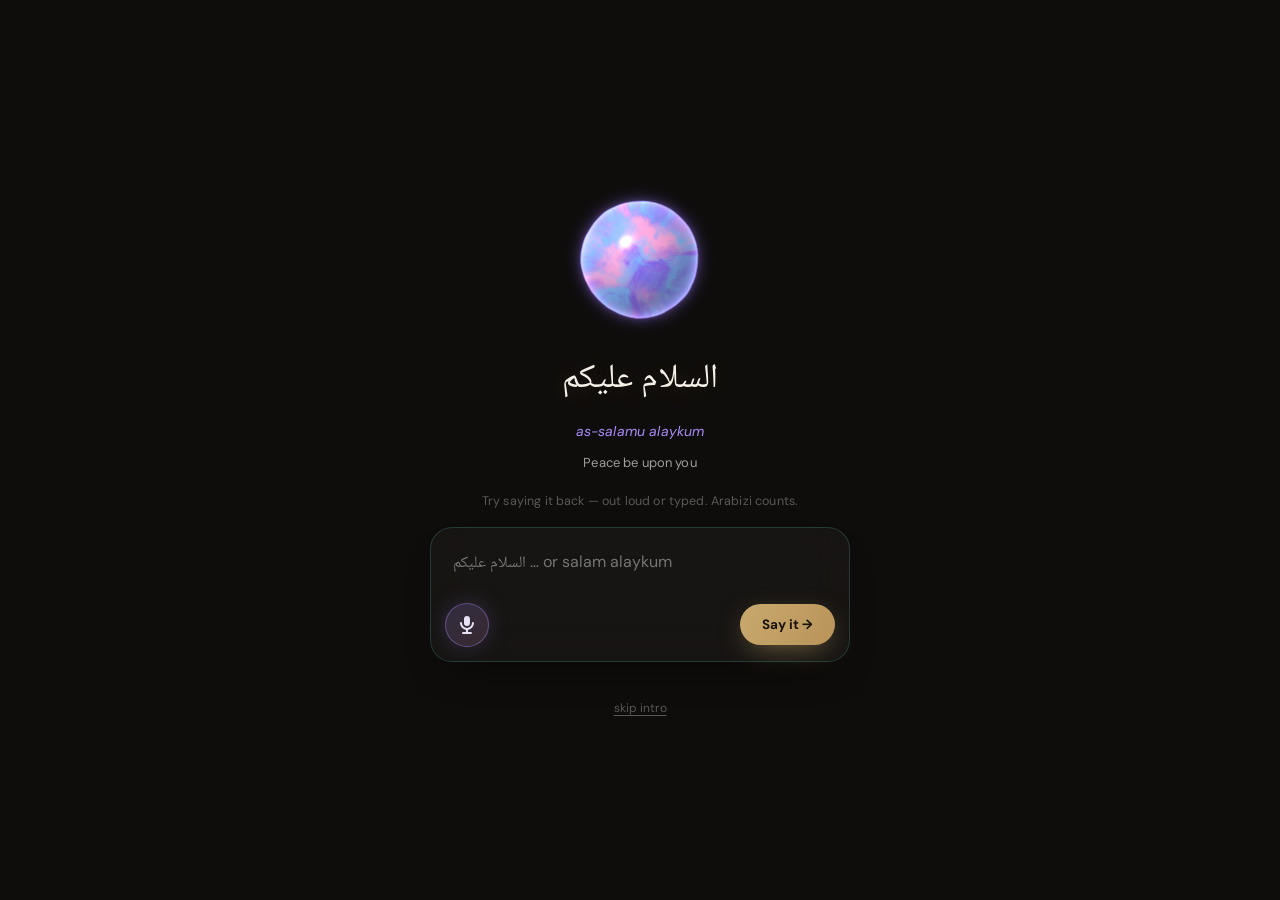
==== commit 8f3fa193: "Practice-modes glass shell re-skin + tree label fixes Implements design_handoff_practice_modes: ever" ====
--- a/index.html
+++ b/index.html
@@ -15,6 +15,7 @@
 <link rel="stylesheet" href="css/design-port.css">
 <link rel="stylesheet" href="css/neon.css">
 <link rel="stylesheet" href="css/handoff2.css">
+<link rel="stylesheet" href="css/shell.css">
 </head>
 <body>
 
--- a/css/handoff2.css
+++ b/css/handoff2.css
@@ -201,6 +201,10 @@
   color: #fffbeb;
 }
 .h2-branch * { box-sizing: border-box; }
+/* the 3D stage must never sit behind the page-entry fade — on slow/software
+   renderers the entry animation can't finish and the stage stays invisible */
+.content-area > .h2-branch,
+.content-area.page-enter > .h2-branch { animation: none !important; opacity: 1 !important; }
 
 @media (prefers-reduced-motion: reduce) {
   .h2-root [style*="h2FloatUp"], .h2-root [style*="h2Breathe"] { animation: none !important; }
--- a/css/shell.css
+++ b/css/shell.css
@@ -0,0 +1,208 @@
+/* ══════════════════════════════════════════════════════════
+   SHELL — the practice-modes design system from
+   design_handoff_practice_modes (glass surface + dual theme).
+   Tokens live on <body> so ONE toggle governs the whole app.
+   Flashcards is untouched by design ("DO NOT CHANGE").
+   ══════════════════════════════════════════════════════════ */
+
+body.tariga-theme-dark {
+  --surface: rgba(255, 250, 242, 0.04);
+  --surface-border: rgba(255, 255, 255, 0.08);
+  --surface-hover: rgba(255, 250, 242, 0.07);
+  --gold: #c9a96e;  --gold-light: #e8c99a;
+  --gold-border: rgba(201, 169, 110, 0.35);
+  --gold-ghost-bg: rgba(201, 169, 110, 0.12);
+  --teal: #4fd8c4; --green: #56c98f; --purple: #a78bfa; --coral: #e08a7a;
+  --text-primary: #f6f1e8; --text-secondary: #a09e9a; --text-muted: #7a756e;
+  --glass-shadow: 0 20px 44px -26px rgba(0,0,0,0.85);
+  --ambient-gold: rgba(201, 169, 110, 0.13);
+  --ring-bg: rgba(255,255,255,0.06);
+  --card-blur: blur(16px);
+}
+body.tariga-theme-light {
+  --surface: rgba(255, 255, 255, 0.55);
+  --surface-border: rgba(169, 128, 62, 0.2);
+  --surface-hover: rgba(255, 255, 255, 0.85);
+  --gold: #a9803e; --gold-light: #8a662e;
+  --gold-border: rgba(169, 128, 62, 0.4);
+  --gold-ghost-bg: rgba(169, 128, 62, 0.1);
+  --teal: #14a38f; --green: #2c9f65; --purple: #7b57db; --coral: #c96a58;
+  --text-primary: #2d2926; --text-secondary: #6e6962; --text-muted: #969088;
+  --glass-shadow: 0 10px 30px -10px rgba(169, 128, 62, 0.15);
+  --ambient-gold: rgba(169, 128, 62, 0.08);
+  --ring-bg: rgba(169, 128, 62, 0.15);
+  --card-blur: blur(20px);
+
+  /* remap the app's legacy tokens so the sidebar + older screens follow
+     the same toggle (the handoff's original complaint) */
+  --bg: #f7f2e8;
+  --border: rgba(169, 128, 62, 0.2);
+  --border2: rgba(169, 128, 62, 0.35);
+  --text: #2d2926;
+  --text2: #6e6962;
+  --text3: #969088;
+  --accent: #a9803e;
+  --accent2: #8a662e;
+  --accent-dim: rgba(169, 128, 62, 0.1);
+}
+body { transition: background-color .5s ease, color .5s ease; }
+
+/* light-mode fixes for the most common legacy glass surfaces */
+body.tariga-theme-light .d2-card, body.tariga-theme-light .c2-qcard,
+body.tariga-theme-light .c2-textbox, body.tariga-theme-light .c2-panel,
+body.tariga-theme-light .d2-inset, body.tariga-theme-light .d2-item,
+body.tariga-theme-light .home-focus, body.tariga-theme-light .coach-connect {
+  background: var(--surface);
+  border-color: var(--surface-border);
+}
+body.tariga-theme-light .sidebar, body.tariga-theme-light .top-bar,
+body.tariga-theme-light .tab-bar { background: rgba(255, 253, 248, 0.85); }
+
+/* ── shared building blocks ── */
+.ts-card {
+  background: var(--surface);
+  border: 1px solid var(--surface-border);
+  border-radius: 18px;
+  backdrop-filter: var(--card-blur);
+  -webkit-backdrop-filter: var(--card-blur);
+  box-shadow: var(--glass-shadow);
+}
+.ts-label { font-size: 11px; font-weight: 600; letter-spacing: .12em; text-transform: uppercase; color: var(--text-muted); }
+
+.mode-intro { display: flex; align-items: center; gap: 16px; margin-bottom: 30px; padding-bottom: 22px; border-bottom: 1px solid var(--surface-border); }
+.mode-kicker { font-size: 10px; letter-spacing: .16em; text-transform: uppercase; color: var(--gold); font-weight: 600; margin-bottom: 7px; opacity: .9; }
+.mode-lede { font-size: 15px; color: var(--text-secondary); line-height: 1.65; max-width: 580px; }
+.mode-badge {
+  width: 44px; height: 44px; flex-shrink: 0; border-radius: 50%;
+  display: flex; align-items: center; justify-content: center;
+  background: var(--gold-ghost-bg); color: var(--gold);
+  box-shadow: 0 0 0 1px var(--gold-border), 0 8px 18px -10px var(--gold-border);
+}
+.mode-badge svg { width: 20px; height: 20px; }
+
+/* start / onboarding screen (first-time mode intros) */
+.start-screen { max-width: 520px; margin: 24px auto 0; text-align: center; display: flex; flex-direction: column; align-items: center; }
+.start-badge {
+  width: 78px; height: 78px; border-radius: 50%; display: flex; align-items: center; justify-content: center;
+  background: var(--gold-ghost-bg); color: var(--gold); margin-bottom: 26px;
+  box-shadow: 0 0 0 1px var(--gold-border), 0 0 0 10px var(--gold-ghost-bg), 0 18px 40px -16px var(--gold-border);
+}
+.start-badge svg { width: 32px; height: 32px; }
+.start-title { font-family: 'Instrument Serif', serif; font-style: italic; font-size: 40px; line-height: 1.1; color: var(--gold); }
+.start-kicker { font-size: 10.5px; letter-spacing: .18em; text-transform: uppercase; color: var(--text-muted); font-weight: 600; margin-bottom: 12px; }
+.start-lede { font-size: 15.5px; color: var(--text-secondary); line-height: 1.7; max-width: 420px; margin: 14px auto 0; }
+.start-steps { display: flex; gap: 10px; width: 100%; margin: 32px 0; }
+.start-step {
+  flex: 1; padding: 18px 12px; border-radius: 14px; background: var(--surface);
+  border: 1px solid var(--surface-border); backdrop-filter: var(--card-blur);
+  display: flex; flex-direction: column; align-items: center; gap: 10px;
+}
+.start-step-n {
+  width: 30px; height: 30px; border-radius: 50%; background: var(--gold-ghost-bg);
+  border: 1px solid var(--gold-border); color: var(--gold);
+  display: flex; align-items: center; justify-content: center; font-size: 13px; font-weight: 700;
+}
+.start-step-t { font-size: 12.5px; color: var(--text-secondary); line-height: 1.4; }
+.start-cta {
+  display: inline-flex; align-items: center; gap: 9px; padding: 13px 32px; border-radius: 12px;
+  background: var(--gold); color: var(--bg); border: none; font-family: inherit;
+  font-size: 15px; font-weight: 600; cursor: pointer;
+  transition: filter .2s, transform .2s; box-shadow: 0 12px 28px -12px var(--gold);
+}
+.start-cta:hover { filter: brightness(1.07); transform: translateY(-1px); }
+.start-meta { font-size: 12px; color: var(--text-muted); margin-top: 18px; }
+
+/* chips */
+.m-chip {
+  display: inline-block; font-size: 12px; padding: 5px 13px; border-radius: 20px;
+  background: var(--surface-hover); color: var(--text-secondary);
+  border: 1px solid var(--surface-border); cursor: pointer; transition: all .15s;
+  font-family: inherit;
+}
+.m-chip:hover { border-color: var(--gold-border); color: var(--gold); }
+.m-chip.gold { background: var(--gold-ghost-bg); color: var(--gold); border-color: var(--gold-border); }
+
+/* word tiles (sentence builder) */
+.tile {
+  font-family: 'Instrument Serif', 'Noto Naskh Arabic', serif; font-size: 24px; direction: rtl;
+  padding: 8px 18px; border-radius: 12px; background: var(--surface-hover);
+  border: 1px solid var(--surface-border); color: var(--text-primary);
+  cursor: pointer; transition: all .18s;
+  animation: tileIn .28s cubic-bezier(.34,1.56,.64,1);
+}
+.tile:hover { border-color: var(--gold-border); transform: translateY(-2px); box-shadow: var(--glass-shadow); }
+.tile.used { opacity: .28; pointer-events: none; }
+@keyframes tileIn { 0% { transform: scale(.7); opacity: 0; } 100% { transform: scale(1); opacity: 1; } }
+
+/* chat bubbles */
+.bubble {
+  max-width: 74%; padding: 12px 16px; border-radius: 16px;
+  font-family: 'Instrument Serif', 'Noto Naskh Arabic', serif;
+  font-size: 22px; direction: rtl; line-height: 1.5; color: var(--text-primary);
+}
+.bubble .tl { font-family: 'DM Sans', sans-serif; font-size: 11.5px; direction: ltr; color: var(--text-muted); font-style: italic; margin-top: 5px; text-align: left; }
+.bubble.them { background: var(--surface-hover); border: 1px solid var(--surface-border); border-bottom-left-radius: 5px; align-self: flex-start; }
+.bubble.me { background: var(--gold-ghost-bg); border: 1px solid var(--gold-border); border-bottom-right-radius: 5px; align-self: flex-end; text-align: right; }
+
+/* listening option rows */
+.opt {
+  display: flex; align-items: center; gap: 14px; padding: 16px 20px; border-radius: 14px;
+  background: var(--surface); border: 1px solid var(--surface-border);
+  cursor: pointer; transition: all .18s; text-align: right; width: 100%;
+  font-family: inherit; color: inherit;
+}
+.opt:hover { border-color: var(--gold-border); background: var(--surface-hover); }
+.opt.correct { border-color: var(--green); background: color-mix(in srgb, var(--green) 12%, transparent); animation: optPop .32s cubic-bezier(.34,1.56,.64,1); }
+.opt.wrong { border-color: var(--coral); background: color-mix(in srgb, var(--coral) 12%, transparent); animation: optPop .32s cubic-bezier(.34,1.56,.64,1); }
+.opt:disabled { cursor: default; }
+@keyframes optPop { 0% { transform: scale(1); } 40% { transform: scale(1.03); } 100% { transform: scale(1); } }
+
+/* mic / play button */
+.mic-btn2 {
+  width: 96px; height: 96px; border-radius: 50%; border: 1px solid var(--gold-border);
+  background: var(--gold-ghost-bg); color: var(--gold);
+  display: inline-flex; align-items: center; justify-content: center;
+  cursor: pointer; transition: all .2s; position: relative;
+}
+.mic-btn2:hover { background: var(--gold); color: var(--bg); box-shadow: 0 0 0 8px var(--gold-ghost-bg); }
+.mic-btn2.rec { background: var(--coral); color: #fff; border-color: var(--coral); animation: micPulse2 1.4s ease-out infinite; }
+@keyframes micPulse2 { 0% { box-shadow: 0 0 0 0 color-mix(in srgb, var(--coral) 55%, transparent); } 100% { box-shadow: 0 0 0 22px transparent; } }
+
+/* waveform */
+.wave { display: flex; align-items: center; gap: 3px; height: 44px; }
+.wave-bar { width: 3px; border-radius: 2px; background: var(--gold); opacity: .55; animation: waveB 1.1s ease-in-out infinite; }
+@keyframes waveB { 0%, 100% { transform: scaleY(.35); } 50% { transform: scaleY(1); } }
+
+/* step dots */
+.step-dot { width: 26px; height: 4px; border-radius: 2px; background: var(--surface-border); transition: background .2s; }
+.step-dot.on { background: var(--gold); }
+
+/* starred grid */
+.star-grid { display: grid; grid-template-columns: repeat(2, 1fr); gap: 14px; }
+@media (max-width: 640px) { .star-grid { grid-template-columns: 1fr; } }
+.star-card {
+  padding: 20px; border-radius: 16px; background: var(--surface);
+  border: 1px solid var(--surface-border); backdrop-filter: var(--card-blur);
+  box-shadow: var(--glass-shadow); position: relative; transition: transform .2s;
+}
+.star-card:hover { transform: translateY(-3px); }
+
+/* staggered entrance (adopted from the reference — app animations stay) */
+@keyframes modeRise { from { opacity: 0; transform: translateY(16px); } to { opacity: 1; transform: translateY(0); } }
+.mode-anim > * { animation: modeRise .5s cubic-bezier(.22,1,.36,1) both; }
+.mode-anim > *:nth-child(1) { animation-delay: .02s; }
+.mode-anim > *:nth-child(2) { animation-delay: .09s; }
+.mode-anim > *:nth-child(3) { animation-delay: .16s; }
+.mode-anim > *:nth-child(4) { animation-delay: .23s; }
+.mode-anim > *:nth-child(5) { animation-delay: .3s; }
+.mode-intro .mode-badge { animation: badgePop .55s cubic-bezier(.34,1.56,.64,1) both; }
+@keyframes badgePop { 0% { opacity: 0; transform: scale(.5) rotate(-12deg); } 100% { opacity: 1; transform: scale(1) rotate(0); } }
+.mode-anim .bubble, .mode-anim .opt, .mode-anim .star-card { animation: modeRise .45s cubic-bezier(.22,1,.36,1) both; }
+.mode-anim .bubble:nth-child(1) { animation-delay: .15s; } .mode-anim .bubble:nth-child(2) { animation-delay: .3s; } .mode-anim .bubble:nth-child(3) { animation-delay: .45s; }
+.mode-anim .opt:nth-child(1) { animation-delay: .2s; } .mode-anim .opt:nth-child(2) { animation-delay: .28s; } .mode-anim .opt:nth-child(3) { animation-delay: .36s; } .mode-anim .opt:nth-child(4) { animation-delay: .44s; }
+.mode-anim .star-card:nth-child(2) { animation-delay: .08s; } .mode-anim .star-card:nth-child(3) { animation-delay: .14s; } .mode-anim .star-card:nth-child(4) { animation-delay: .2s; } .mode-anim .star-card:nth-child(5) { animation-delay: .26s; } .mode-anim .star-card:nth-child(6) { animation-delay: .32s; }
+
+@media (prefers-reduced-motion: reduce) {
+  .mode-anim > *, .mode-intro .mode-badge, .tile, .opt.correct, .opt.wrong,
+  .mode-anim .bubble, .mode-anim .opt, .mode-anim .star-card { animation: none !important; }
+}
